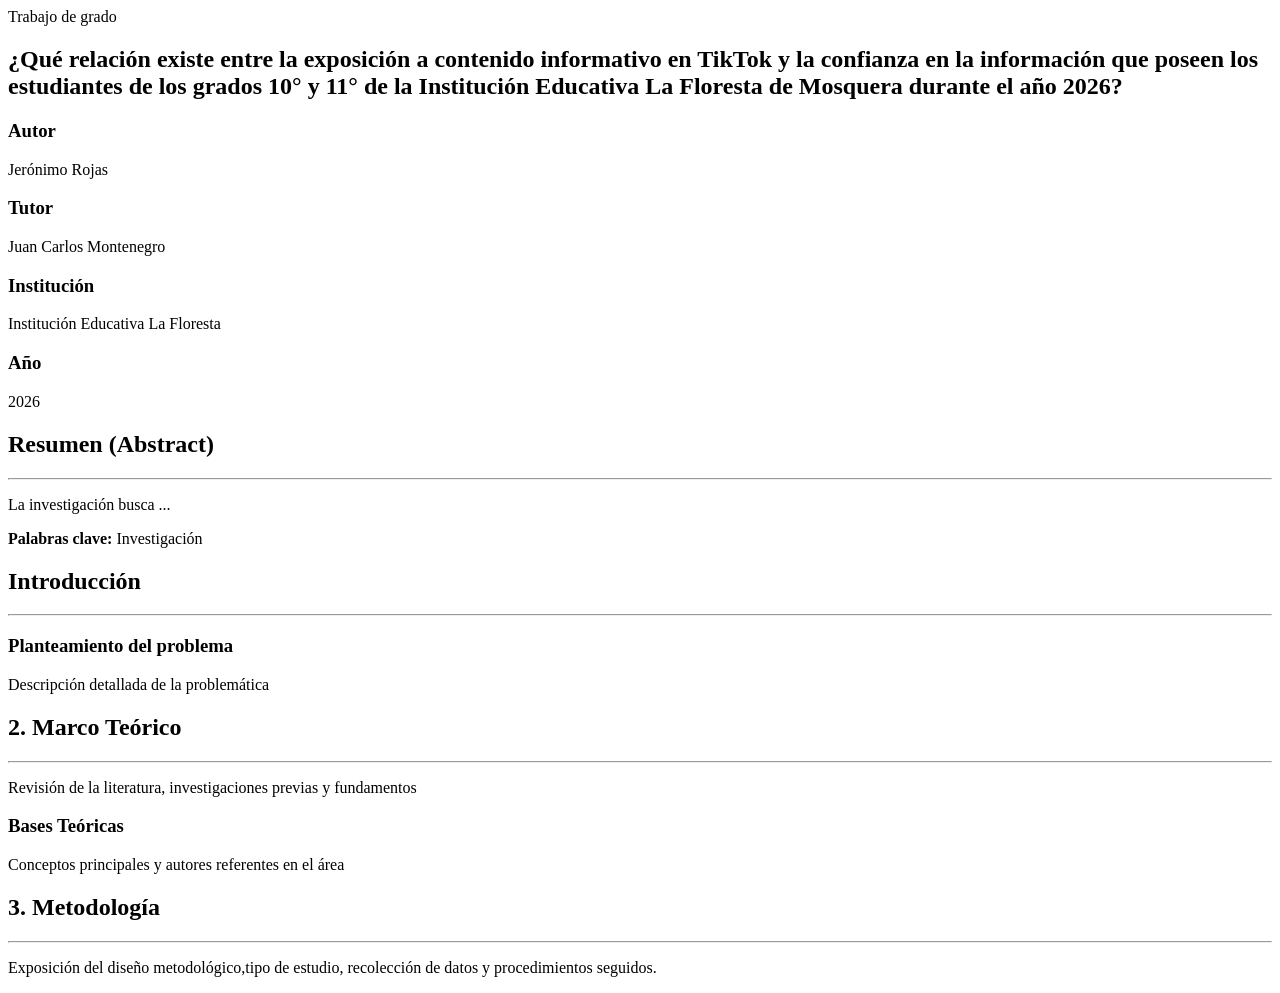
==== index.html @ 06503d93 "Rename tesis.html to index.html" ====
<!DOCTYPE html>
<html>
<head>
<meta charset="UTF-8">
<link href="css/tesis.css" rel="stylesheet" type="text/css"/>
</head>
<body>
    <main class="main-content"></main>
    <!--Portada-->
    <section id="portada" class="content -card active-card">
        <div class=" card -header"></div>
        <span class="badge"> Trabajo de grado</span>
        <h1>¿Qué relación existe entre la exposición a contenido informativo en TikTok y la confianza en la información que poseen los estudiantes de los grados 10° y 11° de la Institución Educativa La Floresta de Mosquera durante el año 2026?  </h1>
    </div>
    <div class="card body"></div>
    <div class="info-grid"></div>
    <div class="info-box"></div>
    <h3>Autor</h3>
    <p>Jerónimo Rojas</p>
</div>
<div class="info-box"></div>
    <h3>Tutor</h3>
    <p>Juan Carlos Montenegro</p>
</div>
<div class="info-box"></div>
    <h3>Institución</h3>
    <p>Institución Educativa La Floresta</p>
</div>
<div class="info-box"></div>
    <h3>Año</h3>
    <p>2026</p>
            </div>
        </div>
    </div>
</section>
 <!--Resumen-->
 <section id="resumen" class="content-card"></section>
    <h2> Resumen (Abstract)</h2>
    <hr class="divider">
    <p> La investigación busca ... </p>
    <div class="keywords"></div>
        <strong>Palabras clave:</strong> <span>Investigación</span>
    </div>
</section>
<!--Introducción-->
<section id="Introducción" class="content-card"></section>
<h2> Introducción</h2>
<hr class="floating-box">
<h3> Planteamiento del problema</h3>
<p> Descripción detallada de la problemática</p>
        </div>
    </div>
</section>
<!--Marco Teórico-->
<section id="marco" class="content-card">
    <h2> 2. Marco Teórico</h2>
    <hr class="divider">
    <p>Revisión de la literatura, investigaciones previas y fundamentos</p>
    <div class="floating-container">
        <div class="float-box highlight">
            <h3> Bases Teóricas</h3>
            <p>Conceptos principales y autores referentes en el área</p>
    
        </div>
    </div>
</section>
<!--Metodología-->
<section id="metodologia" class="content-card">
    <h2>3. Metodología</h2>
    <hr class="divider">
    <p>Exposición del diseño metodológico,tipo de estudio, recolección de datos y procedimientos seguidos.</p>
    
</section>
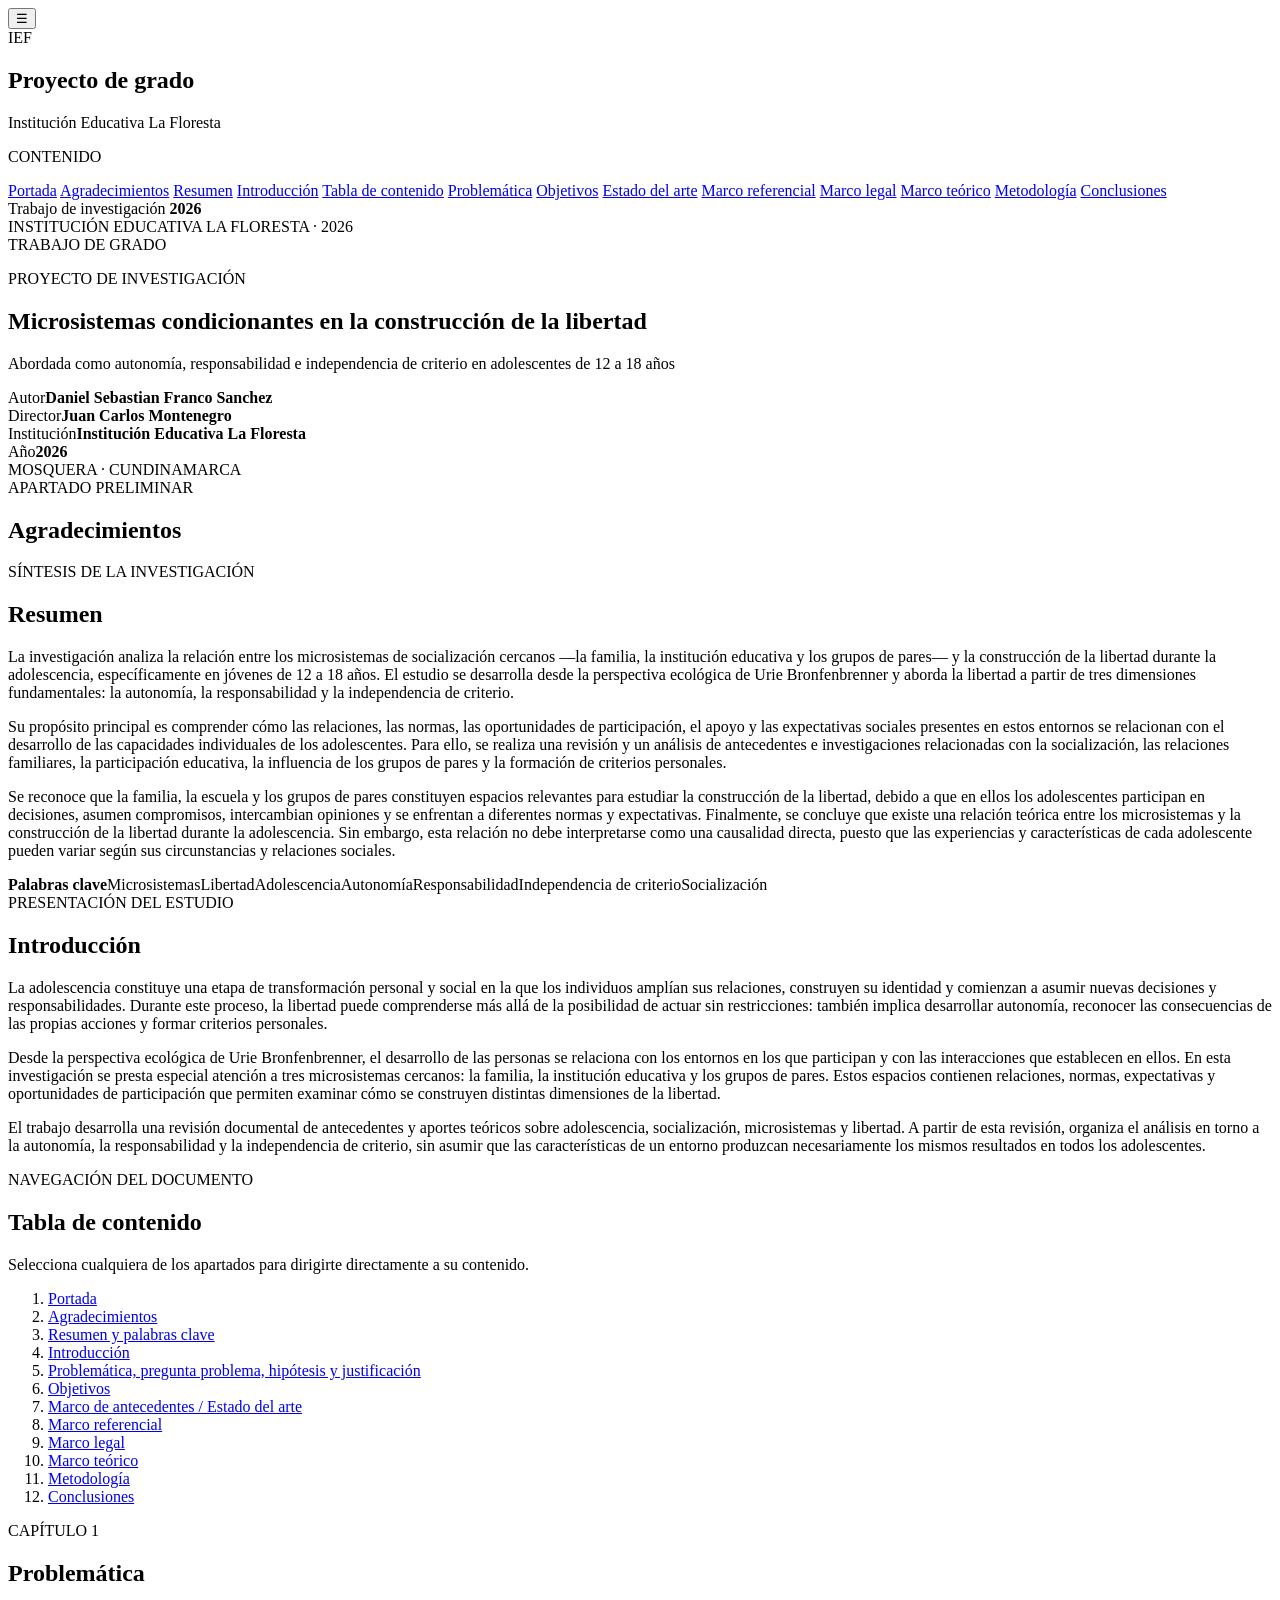
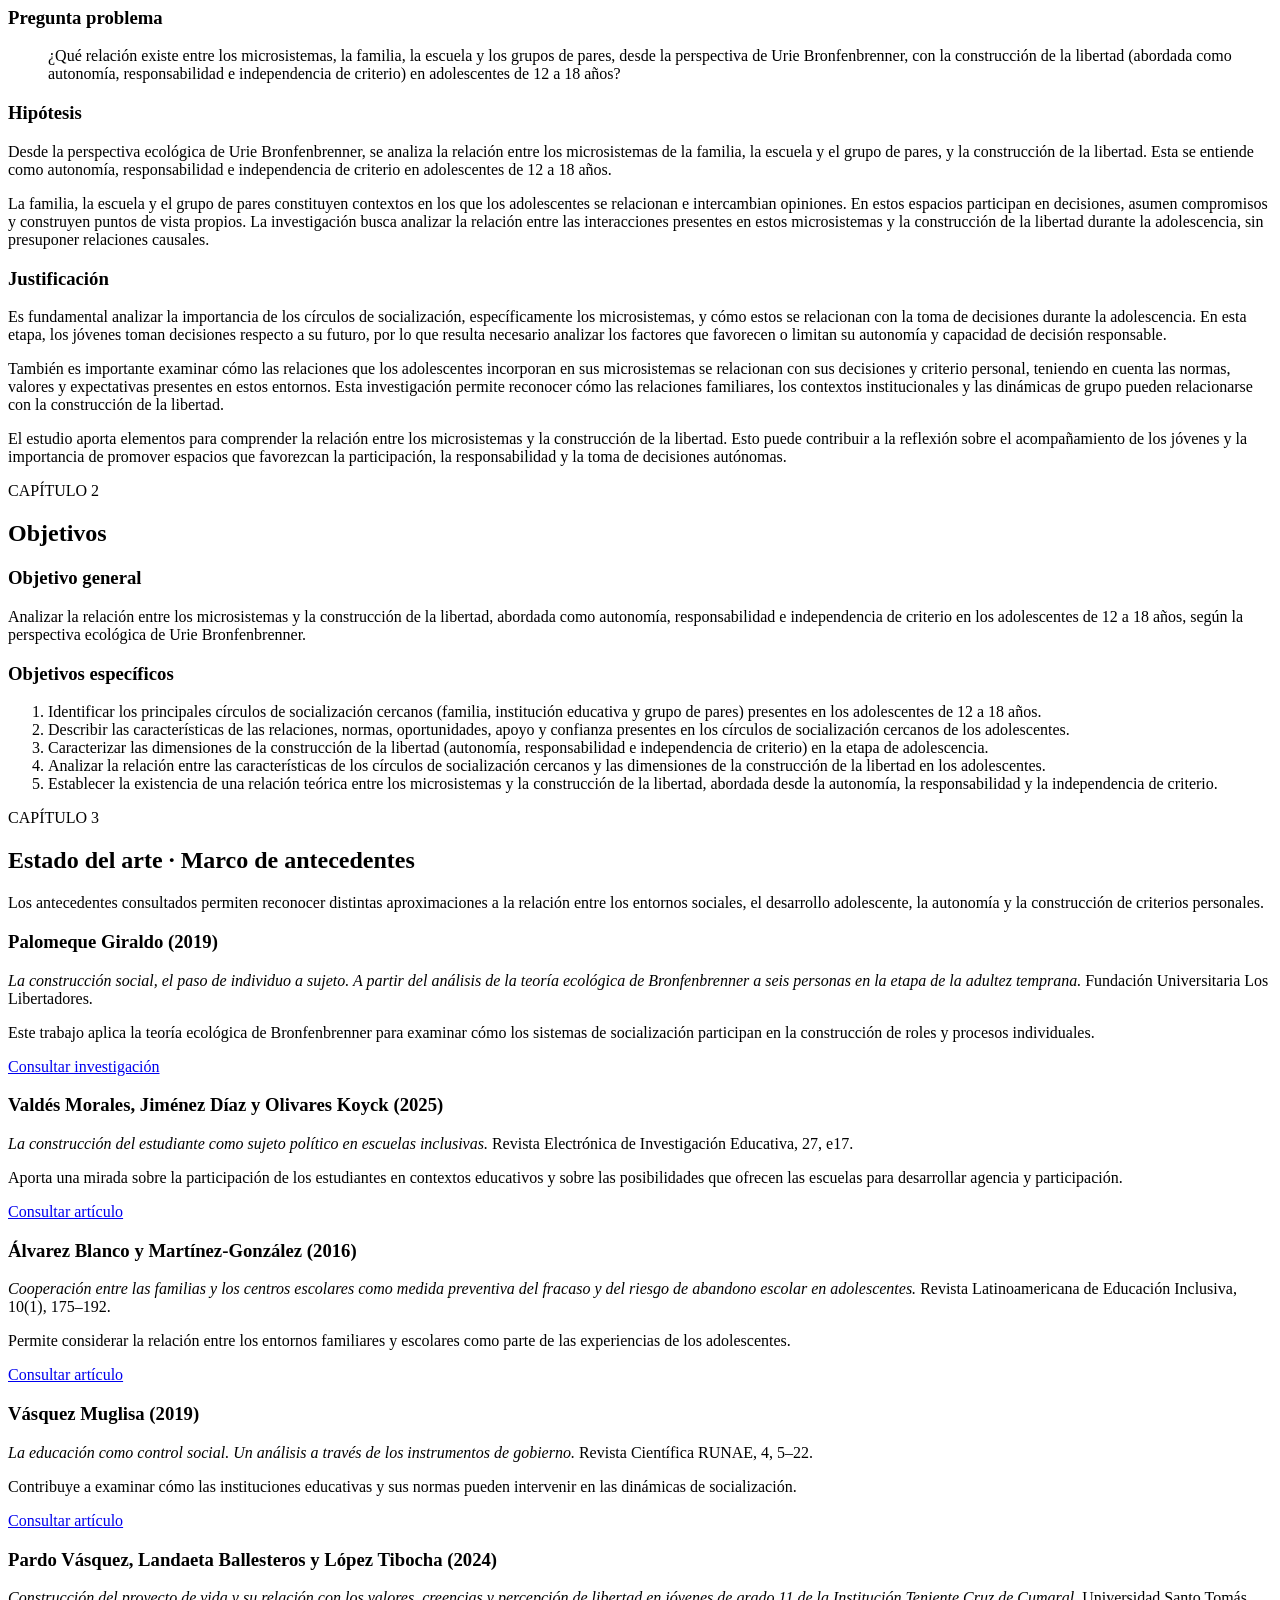
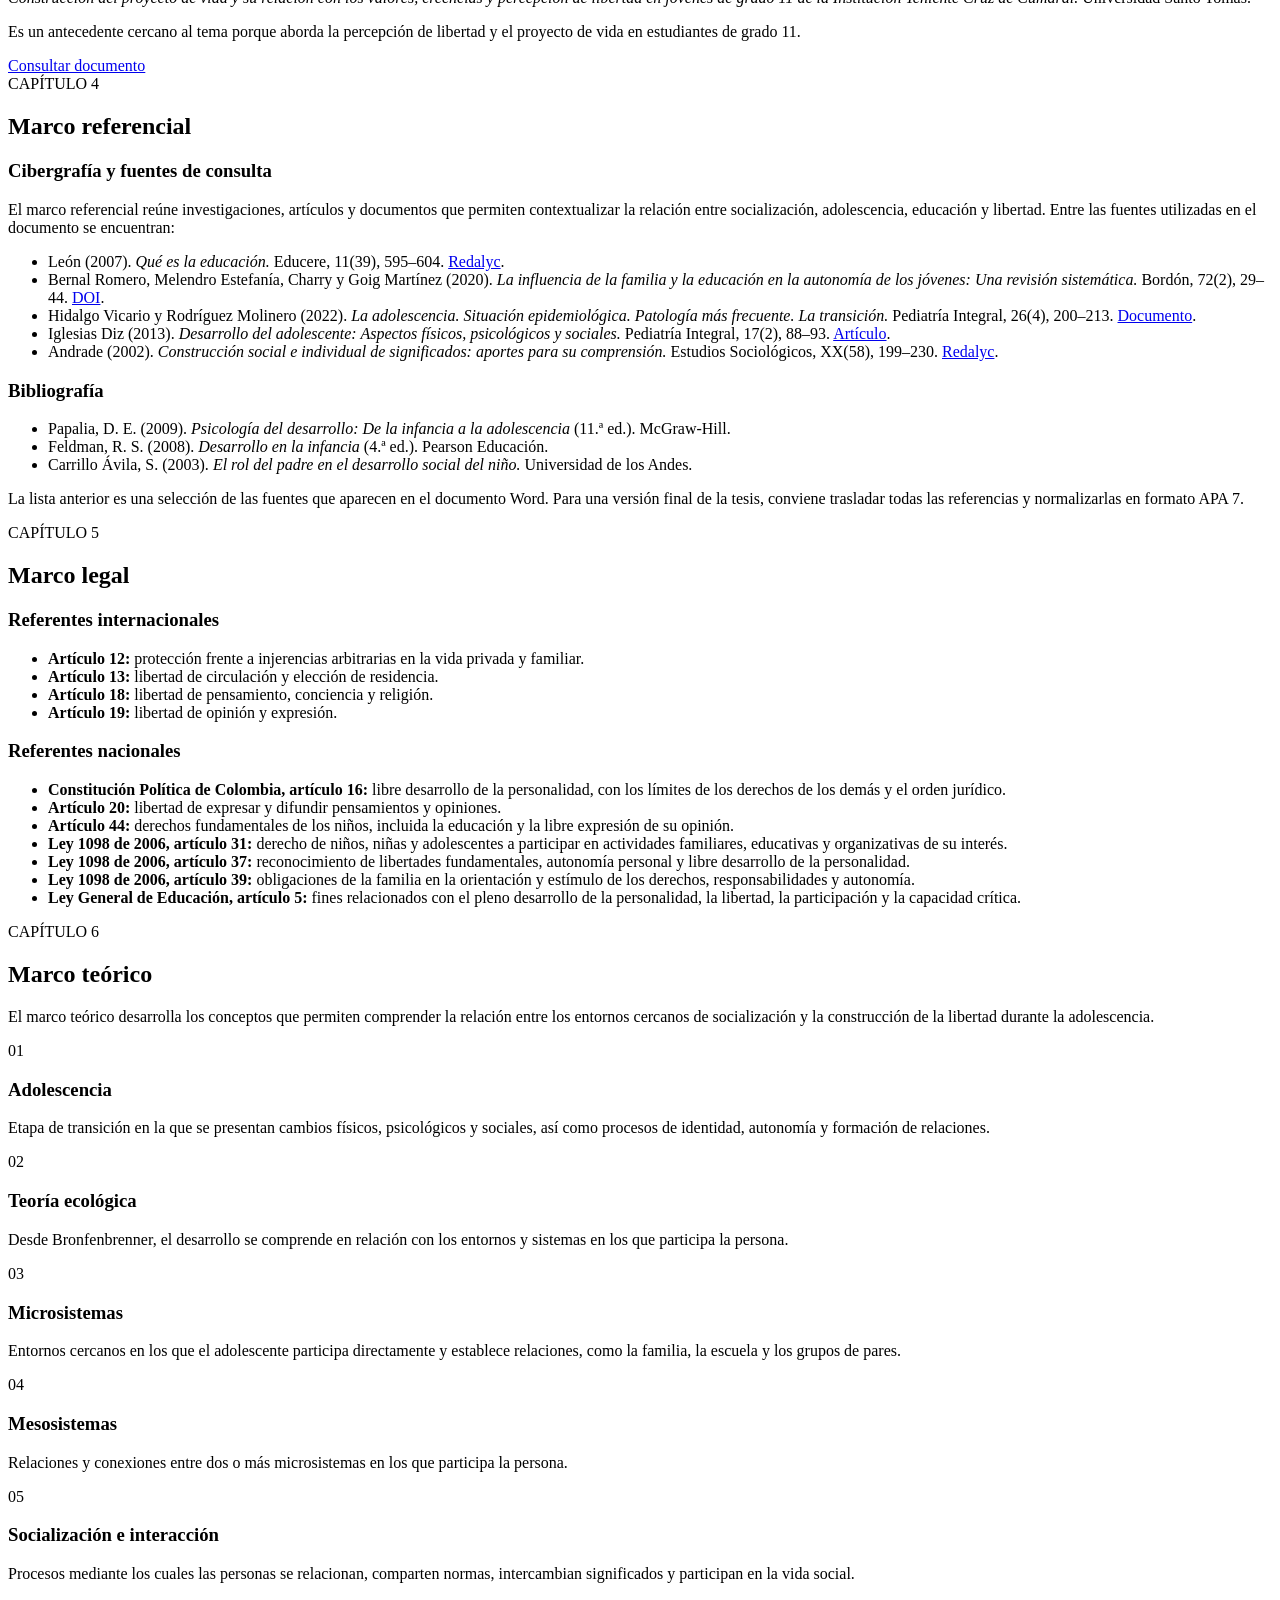
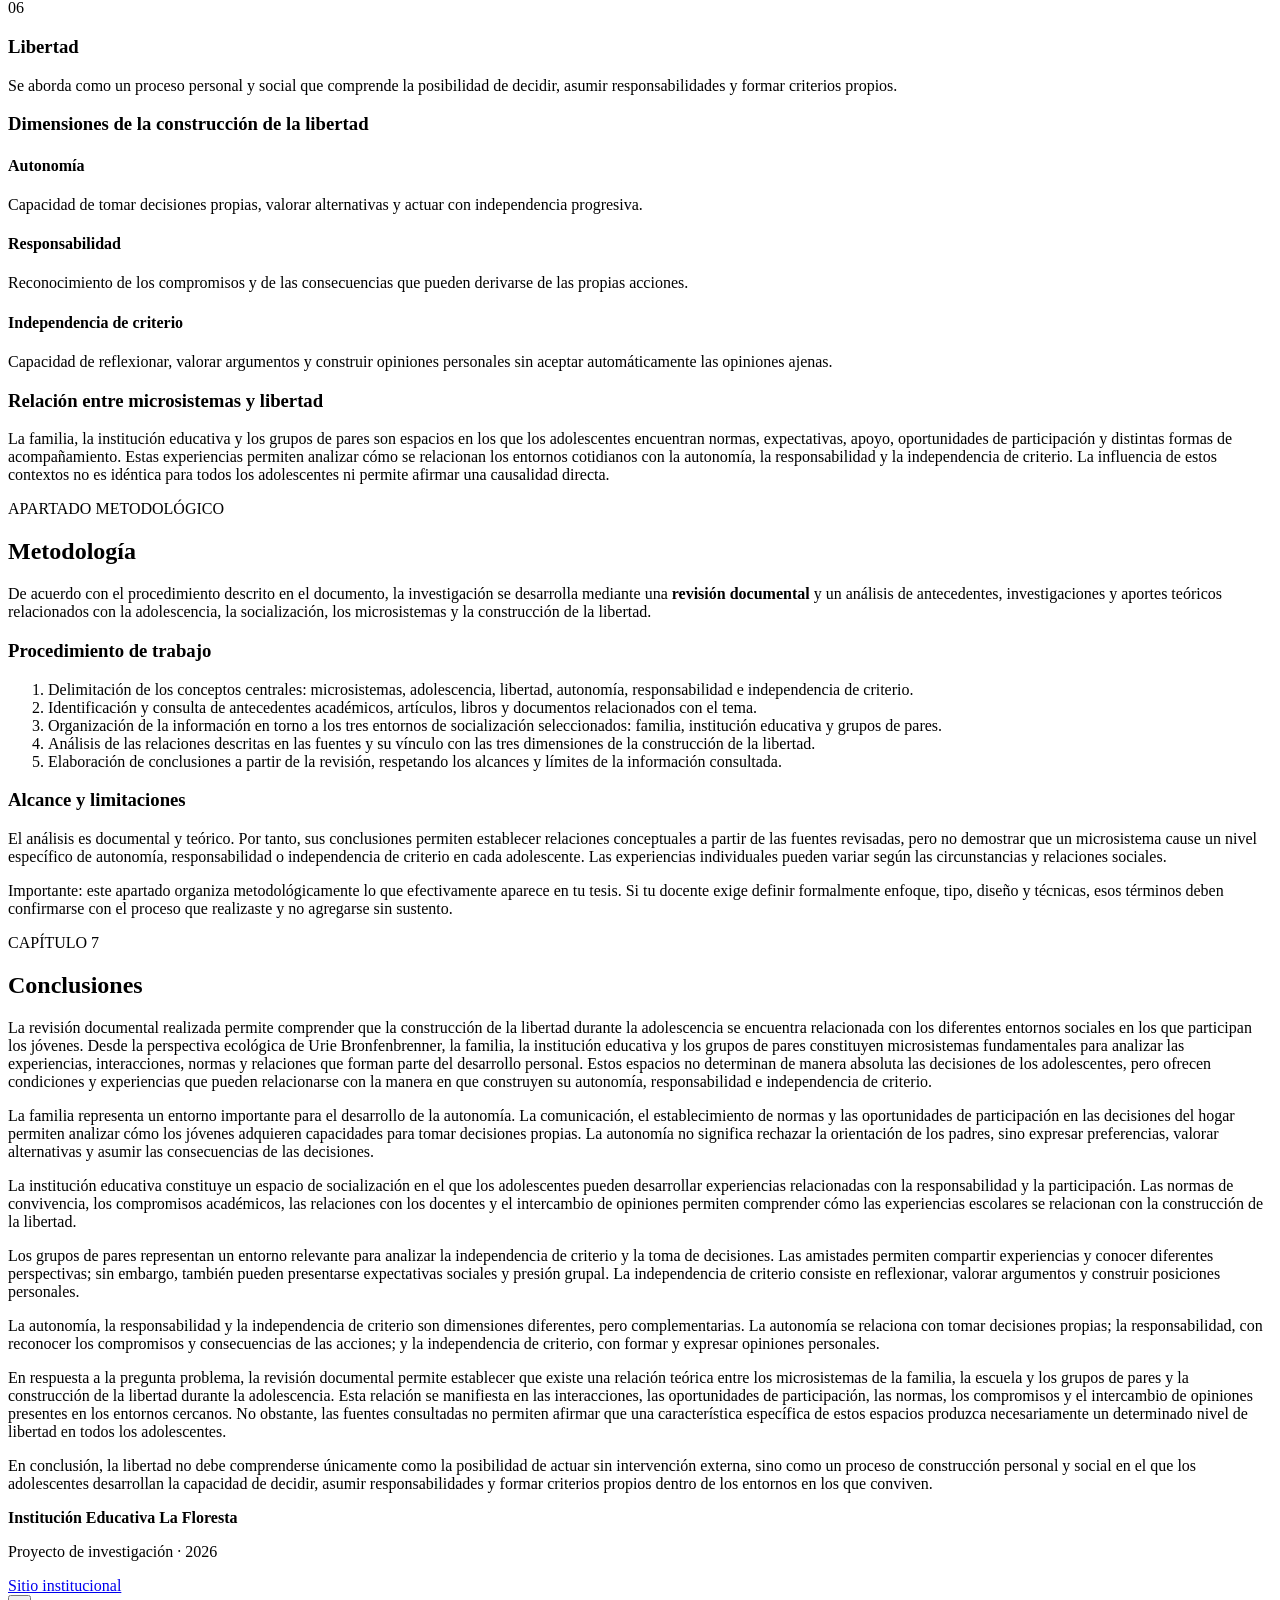
==== commit 4a30d5c5: "Update index.html" ====
--- a/index.html
+++ b/index.html
@@ -1,73 +1,278 @@
 <!DOCTYPE html>
-<html>
+<html lang="es">
 <head>
-<meta charset="UTF-8">
-<link href="css/tesis.css" rel="stylesheet" type="text/css"/>
+    <meta charset="UTF-8">
+    <meta name="viewport" content="width=device-width, initial-scale=1.0">
+    <meta name="description" content="Proyecto de investigación sobre los microsistemas y la construcción de la libertad durante la adolescencia.">
+    <title>Microsistemas y construcción de la libertad | Proyecto de investigación</title>
+    <link rel="stylesheet" href="css/styles.css">
 </head>
 <body>
-    <main class="main-content"></main>
-    <!--Portada-->
-    <section id="portada" class="content -card active-card">
-        <div class=" card -header"></div>
-        <span class="badge"> Trabajo de grado</span>
-        <h1>¿Qué relación existe entre la exposición a contenido informativo en TikTok y la confianza en la información que poseen los estudiantes de los grados 10° y 11° de la Institución Educativa La Floresta de Mosquera durante el año 2026?  </h1>
-    </div>
-    <div class="card body"></div>
-    <div class="info-grid"></div>
-    <div class="info-box"></div>
-    <h3>Autor</h3>
-    <p>Jerónimo Rojas</p>
-</div>
-<div class="info-box"></div>
-    <h3>Tutor</h3>
-    <p>Juan Carlos Montenegro</p>
-</div>
-<div class="info-box"></div>
-    <h3>Institución</h3>
-    <p>Institución Educativa La Floresta</p>
-</div>
-<div class="info-box"></div>
-    <h3>Año</h3>
-    <p>2026</p>
+    <button class="menu-toggle" id="menuToggle" aria-label="Abrir menú" aria-expanded="false">☰</button>
+
+    <aside class="sidebar" id="sidebar">
+        <div class="brand">
+            <span class="brand-mark">IEF</span>
+            <div>
+                <h2>Proyecto de grado</h2>
+                <p>Institución Educativa La Floresta</p>
             </div>
         </div>
-    </div>
-</section>
- <!--Resumen-->
- <section id="resumen" class="content-card"></section>
-    <h2> Resumen (Abstract)</h2>
-    <hr class="divider">
-    <p> La investigación busca ... </p>
-    <div class="keywords"></div>
-        <strong>Palabras clave:</strong> <span>Investigación</span>
-    </div>
-</section>
-<!--Introducción-->
-<section id="Introducción" class="content-card"></section>
-<h2> Introducción</h2>
-<hr class="floating-box">
-<h3> Planteamiento del problema</h3>
-<p> Descripción detallada de la problemática</p>
+
+        <nav class="menu" aria-label="Navegación principal">
+            <p class="menu-label">CONTENIDO</p>
+            <a class="nav-btn active" href="#portada">Portada</a>
+            <a class="nav-btn" href="#agradecimientos">Agradecimientos</a>
+            <a class="nav-btn" href="#resumen">Resumen</a>
+            <a class="nav-btn" href="#introduccion">Introducción</a>
+            <a class="nav-btn" href="#tabla-contenido">Tabla de contenido</a>
+            <a class="nav-btn" href="#problematica">Problemática</a>
+            <a class="nav-btn" href="#objetivos">Objetivos</a>
+            <a class="nav-btn" href="#estado-arte">Estado del arte</a>
+            <a class="nav-btn" href="#marco-referencial">Marco referencial</a>
+            <a class="nav-btn" href="#marco-legal">Marco legal</a>
+            <a class="nav-btn" href="#marco-teorico">Marco teórico</a>
+            <a class="nav-btn" href="#metodologia">Metodología</a>
+            <a class="nav-btn" href="#conclusiones">Conclusiones</a>
+        </nav>
+        <div class="sidebar-bottom">
+            <span>Trabajo de investigación</span>
+            <strong>2026</strong>
         </div>
-    </div>
-</section>
-<!--Marco Teórico-->
-<section id="marco" class="content-card">
-    <h2> 2. Marco Teórico</h2>
-    <hr class="divider">
-    <p>Revisión de la literatura, investigaciones previas y fundamentos</p>
-    <div class="floating-container">
-        <div class="float-box highlight">
-            <h3> Bases Teóricas</h3>
-            <p>Conceptos principales y autores referentes en el área</p>
-    
-        </div>
-    </div>
-</section>
-<!--Metodología-->
-<section id="metodologia" class="content-card">
-    <h2>3. Metodología</h2>
-    <hr class="divider">
-    <p>Exposición del diseño metodológico,tipo de estudio, recolección de datos y procedimientos seguidos.</p>
-    
-</section>
+    </aside>
+
+    <main class="main-content">
+        <section id="portada" class="content-card cover-card">
+            <div class="cover-topline">INSTITUCIÓN EDUCATIVA LA FLORESTA · 2026</div>
+            <div class="cover-content">
+                <span class="badge">TRABAJO DE GRADO</span>
+                <p class="eyebrow">PROYECTO DE INVESTIGACIÓN</p>
+                <h1>Microsistemas condicionantes en la construcción de la libertad</h1>
+                <p class="cover-subtitle">Abordada como autonomía, responsabilidad e independencia de criterio en adolescentes de 12 a 18 años</p>
+                <div class="cover-rule"></div>
+                <div class="cover-meta">
+                    <div><span>Autor</span><strong>Daniel Sebastian Franco Sanchez</strong></div>
+                    <div><span>Director</span><strong>Juan Carlos Montenegro</strong></div>
+                    <div><span>Institución</span><strong>Institución Educativa La Floresta</strong></div>
+                    <div><span>Año</span><strong>2026</strong></div>
+                </div>
+            </div>
+            <div class="cover-bottom">MOSQUERA · CUNDINAMARCA</div>
+        </section>
+
+        <section id="agradecimientos" class="content-card">
+            <span class="section-kicker">APARTADO PRELIMINAR</span>
+            <h2>Agradecimientos</h2>
+            <p></p>
+            <p class="note"></p>
+        </section>
+
+        <section id="resumen" class="content-card">
+            <span class="section-kicker">SÍNTESIS DE LA INVESTIGACIÓN</span>
+            <h2>Resumen</h2>
+            <p>La investigación analiza la relación entre los microsistemas de socialización cercanos —la familia, la institución educativa y los grupos de pares— y la construcción de la libertad durante la adolescencia, específicamente en jóvenes de 12 a 18 años. El estudio se desarrolla desde la perspectiva ecológica de Urie Bronfenbrenner y aborda la libertad a partir de tres dimensiones fundamentales: la autonomía, la responsabilidad y la independencia de criterio.</p>
+            <p>Su propósito principal es comprender cómo las relaciones, las normas, las oportunidades de participación, el apoyo y las expectativas sociales presentes en estos entornos se relacionan con el desarrollo de las capacidades individuales de los adolescentes. Para ello, se realiza una revisión y un análisis de antecedentes e investigaciones relacionadas con la socialización, las relaciones familiares, la participación educativa, la influencia de los grupos de pares y la formación de criterios personales.</p>
+            <p>Se reconoce que la familia, la escuela y los grupos de pares constituyen espacios relevantes para estudiar la construcción de la libertad, debido a que en ellos los adolescentes participan en decisiones, asumen compromisos, intercambian opiniones y se enfrentan a diferentes normas y expectativas. Finalmente, se concluye que existe una relación teórica entre los microsistemas y la construcción de la libertad durante la adolescencia. Sin embargo, esta relación no debe interpretarse como una causalidad directa, puesto que las experiencias y características de cada adolescente pueden variar según sus circunstancias y relaciones sociales.</p>
+            <div class="keywords"><strong>Palabras clave</strong><span>Microsistemas</span><span>Libertad</span><span>Adolescencia</span><span>Autonomía</span><span>Responsabilidad</span><span>Independencia de criterio</span><span>Socialización</span></div>
+        </section>
+
+        <section id="introduccion" class="content-card">
+            <span class="section-kicker">PRESENTACIÓN DEL ESTUDIO</span>
+            <h2>Introducción</h2>
+            <p>La adolescencia constituye una etapa de transformación personal y social en la que los individuos amplían sus relaciones, construyen su identidad y comienzan a asumir nuevas decisiones y responsabilidades. Durante este proceso, la libertad puede comprenderse más allá de la posibilidad de actuar sin restricciones: también implica desarrollar autonomía, reconocer las consecuencias de las propias acciones y formar criterios personales.</p>
+            <p>Desde la perspectiva ecológica de Urie Bronfenbrenner, el desarrollo de las personas se relaciona con los entornos en los que participan y con las interacciones que establecen en ellos. En esta investigación se presta especial atención a tres microsistemas cercanos: la familia, la institución educativa y los grupos de pares. Estos espacios contienen relaciones, normas, expectativas y oportunidades de participación que permiten examinar cómo se construyen distintas dimensiones de la libertad.</p>
+            <p>El trabajo desarrolla una revisión documental de antecedentes y aportes teóricos sobre adolescencia, socialización, microsistemas y libertad. A partir de esta revisión, organiza el análisis en torno a la autonomía, la responsabilidad y la independencia de criterio, sin asumir que las características de un entorno produzcan necesariamente los mismos resultados en todos los adolescentes.</p>
+        </section>
+
+        <section id="tabla-contenido" class="content-card">
+            <span class="section-kicker">NAVEGACIÓN DEL DOCUMENTO</span>
+            <h2>Tabla de contenido</h2>
+            <p>Selecciona cualquiera de los apartados para dirigirte directamente a su contenido.</p>
+            <ol class="toc-list">
+                <li><a href="#portada">Portada</a></li>
+                <li><a href="#agradecimientos">Agradecimientos</a></li>
+                <li><a href="#resumen">Resumen y palabras clave</a></li>
+                <li><a href="#introduccion">Introducción</a></li>
+                <li><a href="#problematica">Problemática, pregunta problema, hipótesis y justificación</a></li>
+                <li><a href="#objetivos">Objetivos</a></li>
+                <li><a href="#estado-arte">Marco de antecedentes / Estado del arte</a></li>
+                <li><a href="#marco-referencial">Marco referencial</a></li>
+                <li><a href="#marco-legal">Marco legal</a></li>
+                <li><a href="#marco-teorico">Marco teórico</a></li>
+                <li><a href="#metodologia">Metodología</a></li>
+                <li><a href="#conclusiones">Conclusiones</a></li>
+            </ol>
+        </section>
+
+        <section id="problematica" class="content-card">
+            <span class="section-kicker">CAPÍTULO 1</span>
+            <h2>Problemática</h2>
+            <h3>Pregunta problema</h3>
+            <blockquote>¿Qué relación existe entre los microsistemas, la familia, la escuela y los grupos de pares, desde la perspectiva de Urie Bronfenbrenner, con la construcción de la libertad (abordada como autonomía, responsabilidad e independencia de criterio) en adolescentes de 12 a 18 años?</blockquote>
+            <h3>Hipótesis</h3>
+            <p>Desde la perspectiva ecológica de Urie Bronfenbrenner, se analiza la relación entre los microsistemas de la familia, la escuela y el grupo de pares, y la construcción de la libertad. Esta se entiende como autonomía, responsabilidad e independencia de criterio en adolescentes de 12 a 18 años.</p>
+            <p>La familia, la escuela y el grupo de pares constituyen contextos en los que los adolescentes se relacionan e intercambian opiniones. En estos espacios participan en decisiones, asumen compromisos y construyen puntos de vista propios. La investigación busca analizar la relación entre las interacciones presentes en estos microsistemas y la construcción de la libertad durante la adolescencia, sin presuponer relaciones causales.</p>
+            <h3>Justificación</h3>
+            <p>Es fundamental analizar la importancia de los círculos de socialización, específicamente los microsistemas, y cómo estos se relacionan con la toma de decisiones durante la adolescencia. En esta etapa, los jóvenes toman decisiones respecto a su futuro, por lo que resulta necesario analizar los factores que favorecen o limitan su autonomía y capacidad de decisión responsable.</p>
+            <p>También es importante examinar cómo las relaciones que los adolescentes incorporan en sus microsistemas se relacionan con sus decisiones y criterio personal, teniendo en cuenta las normas, valores y expectativas presentes en estos entornos. Esta investigación permite reconocer cómo las relaciones familiares, los contextos institucionales y las dinámicas de grupo pueden relacionarse con la construcción de la libertad.</p>
+            <p>El estudio aporta elementos para comprender la relación entre los microsistemas y la construcción de la libertad. Esto puede contribuir a la reflexión sobre el acompañamiento de los jóvenes y la importancia de promover espacios que favorezcan la participación, la responsabilidad y la toma de decisiones autónomas.</p>
+        </section>
+
+        <section id="objetivos" class="content-card">
+            <span class="section-kicker">CAPÍTULO 2</span>
+            <h2>Objetivos</h2>
+            <h3>Objetivo general</h3>
+            <p>Analizar la relación entre los microsistemas y la construcción de la libertad, abordada como autonomía, responsabilidad e independencia de criterio en los adolescentes de 12 a 18 años, según la perspectiva ecológica de Urie Bronfenbrenner.</p>
+            <h3>Objetivos específicos</h3>
+            <ol>
+                <li>Identificar los principales círculos de socialización cercanos (familia, institución educativa y grupo de pares) presentes en los adolescentes de 12 a 18 años.</li>
+                <li>Describir las características de las relaciones, normas, oportunidades, apoyo y confianza presentes en los círculos de socialización cercanos de los adolescentes.</li>
+                <li>Caracterizar las dimensiones de la construcción de la libertad (autonomía, responsabilidad e independencia de criterio) en la etapa de adolescencia.</li>
+                <li>Analizar la relación entre las características de los círculos de socialización cercanos y las dimensiones de la construcción de la libertad en los adolescentes.</li>
+                <li>Establecer la existencia de una relación teórica entre los microsistemas y la construcción de la libertad, abordada desde la autonomía, la responsabilidad y la independencia de criterio.</li>
+            </ol>
+        </section>
+
+        <section id="estado-arte" class="content-card">
+            <span class="section-kicker">CAPÍTULO 3</span>
+            <h2>Estado del arte · Marco de antecedentes</h2>
+            <p>Los antecedentes consultados permiten reconocer distintas aproximaciones a la relación entre los entornos sociales, el desarrollo adolescente, la autonomía y la construcción de criterios personales.</p>
+            <div class="reference-item">
+                <h3>Palomeque Giraldo (2019)</h3>
+                <p><em>La construcción social, el paso de individuo a sujeto. A partir del análisis de la teoría ecológica de Bronfenbrenner a seis personas en la etapa de la adultez temprana.</em> Fundación Universitaria Los Libertadores.</p>
+                <p>Este trabajo aplica la teoría ecológica de Bronfenbrenner para examinar cómo los sistemas de socialización participan en la construcción de roles y procesos individuales.</p>
+                <a href="https://repository.libertadores.edu.co/items/251e24a7-f9ba-43a1-b97a-f902323e2214" target="_blank" rel="noopener">Consultar investigación</a>
+            </div>
+            <div class="reference-item">
+                <h3>Valdés Morales, Jiménez Díaz y Olivares Koyck (2025)</h3>
+                <p><em>La construcción del estudiante como sujeto político en escuelas inclusivas.</em> Revista Electrónica de Investigación Educativa, 27, e17.</p>
+                <p>Aporta una mirada sobre la participación de los estudiantes en contextos educativos y sobre las posibilidades que ofrecen las escuelas para desarrollar agencia y participación.</p>
+                <a href="https://doi.org/10.24320/redie.2025.27.e17.6178" target="_blank" rel="noopener">Consultar artículo</a>
+            </div>
+            <div class="reference-item">
+                <h3>Álvarez Blanco y Martínez-González (2016)</h3>
+                <p><em>Cooperación entre las familias y los centros escolares como medida preventiva del fracaso y del riesgo de abandono escolar en adolescentes.</em> Revista Latinoamericana de Educación Inclusiva, 10(1), 175–192.</p>
+                <p>Permite considerar la relación entre los entornos familiares y escolares como parte de las experiencias de los adolescentes.</p>
+                <a href="https://revistas.ucentral.cl/revistainclusiva/article/view/10_1_009" target="_blank" rel="noopener">Consultar artículo</a>
+            </div>
+            <div class="reference-item">
+                <h3>Vásquez Muglisa (2019)</h3>
+                <p><em>La educación como control social. Un análisis a través de los instrumentos de gobierno.</em> Revista Científica RUNAE, 4, 5–22.</p>
+                <p>Contribuye a examinar cómo las instituciones educativas y sus normas pueden intervenir en las dinámicas de socialización.</p>
+                <a href="https://runae.edu.ec/index.php/runae/article/view/5" target="_blank" rel="noopener">Consultar artículo</a>
+            </div>
+            <div class="reference-item">
+                <h3>Pardo Vásquez, Landaeta Ballesteros y López Tibocha (2024)</h3>
+                <p><em>Construcción del proyecto de vida y su relación con los valores, creencias y percepción de libertad en jóvenes de grado 11 de la Institución Teniente Cruz de Cumaral.</em> Universidad Santo Tomás.</p>
+                <p>Es un antecedente cercano al tema porque aborda la percepción de libertad y el proyecto de vida en estudiantes de grado 11.</p>
+                <a href="https://repository.usta.edu.co/server/api/core/bitstreams/91daa311-7e53-48a1-8c65-1176515af44e/content" target="_blank" rel="noopener">Consultar documento</a>
+            </div>
+        </section>
+
+        <section id="marco-referencial" class="content-card">
+            <span class="section-kicker">CAPÍTULO 4</span>
+            <h2>Marco referencial</h2>
+            <h3>Cibergrafía y fuentes de consulta</h3>
+            <p>El marco referencial reúne investigaciones, artículos y documentos que permiten contextualizar la relación entre socialización, adolescencia, educación y libertad. Entre las fuentes utilizadas en el documento se encuentran:</p>
+            <ul class="source-list">
+                <li>León (2007). <em>Qué es la educación.</em> Educere, 11(39), 595–604. <a href="http://www.redalyc.org/articulo.oa?id=35603903" target="_blank" rel="noopener">Redalyc</a>.</li>
+                <li>Bernal Romero, Melendro Estefanía, Charry y Goig Martínez (2020). <em>La influencia de la familia y la educación en la autonomía de los jóvenes: Una revisión sistemática.</em> Bordón, 72(2), 29–44. <a href="https://doi.org/10.13042/Bordon.2020.76175" target="_blank" rel="noopener">DOI</a>.</li>
+                <li>Hidalgo Vicario y Rodríguez Molinero (2022). <em>La adolescencia. Situación epidemiológica. Patología más frecuente. La transición.</em> Pediatría Integral, 26(4), 200–213. <a href="https://www.pediatriaintegral.es/wp-content/uploads/2022/06/Pediatria-Integral-XXVI-4_WEB.pdf" target="_blank" rel="noopener">Documento</a>.</li>
+                <li>Iglesias Diz (2013). <em>Desarrollo del adolescente: Aspectos físicos, psicológicos y sociales.</em> Pediatría Integral, 17(2), 88–93. <a href="https://www.pediatriaintegral.es/numeros-anteriores/publicacion-2013-03/desarrollo-del-adolescente-aspectos-fisicos-psicologicos-y-sociales/" target="_blank" rel="noopener">Artículo</a>.</li>
+                <li>Andrade (2002). <em>Construcción social e individual de significados: aportes para su comprensión.</em> Estudios Sociológicos, XX(58), 199–230. <a href="https://www.redalyc.org/pdf/598/59805808.pdf" target="_blank" rel="noopener">Redalyc</a>.</li>
+            </ul>
+            <h3>Bibliografía</h3>
+            <ul>
+                <li>Papalia, D. E. (2009). <em>Psicología del desarrollo: De la infancia a la adolescencia</em> (11.ª ed.). McGraw-Hill.</li>
+                <li>Feldman, R. S. (2008). <em>Desarrollo en la infancia</em> (4.ª ed.). Pearson Educación.</li>
+                <li>Carrillo Ávila, S. (2003). <em>El rol del padre en el desarrollo social del niño.</em> Universidad de los Andes.</li>
+            </ul>
+            <p class="note">La lista anterior es una selección de las fuentes que aparecen en el documento Word. Para una versión final de la tesis, conviene trasladar todas las referencias y normalizarlas en formato APA 7.</p>
+        </section>
+
+        <section id="marco-legal" class="content-card">
+            <span class="section-kicker">CAPÍTULO 5</span>
+            <h2>Marco legal</h2>
+            <h3>Referentes internacionales</h3>
+            <ul>
+                <li><strong>Artículo 12:</strong> protección frente a injerencias arbitrarias en la vida privada y familiar.</li>
+                <li><strong>Artículo 13:</strong> libertad de circulación y elección de residencia.</li>
+                <li><strong>Artículo 18:</strong> libertad de pensamiento, conciencia y religión.</li>
+                <li><strong>Artículo 19:</strong> libertad de opinión y expresión.</li>
+            </ul>
+            <h3>Referentes nacionales</h3>
+            <ul>
+                <li><strong>Constitución Política de Colombia, artículo 16:</strong> libre desarrollo de la personalidad, con los límites de los derechos de los demás y el orden jurídico.</li>
+                <li><strong>Artículo 20:</strong> libertad de expresar y difundir pensamientos y opiniones.</li>
+                <li><strong>Artículo 44:</strong> derechos fundamentales de los niños, incluida la educación y la libre expresión de su opinión.</li>
+                <li><strong>Ley 1098 de 2006, artículo 31:</strong> derecho de niños, niñas y adolescentes a participar en actividades familiares, educativas y organizativas de su interés.</li>
+                <li><strong>Ley 1098 de 2006, artículo 37:</strong> reconocimiento de libertades fundamentales, autonomía personal y libre desarrollo de la personalidad.</li>
+                <li><strong>Ley 1098 de 2006, artículo 39:</strong> obligaciones de la familia en la orientación y estímulo de los derechos, responsabilidades y autonomía.</li>
+                <li><strong>Ley General de Educación, artículo 5:</strong> fines relacionados con el pleno desarrollo de la personalidad, la libertad, la participación y la capacidad crítica.</li>
+            </ul>
+        </section>
+
+        <section id="marco-teorico" class="content-card">
+            <span class="section-kicker">CAPÍTULO 6</span>
+            <h2>Marco teórico</h2>
+            <p>El marco teórico desarrolla los conceptos que permiten comprender la relación entre los entornos cercanos de socialización y la construcción de la libertad durante la adolescencia.</p>
+            <div class="concept-grid">
+                <article class="concept-box"><span>01</span><h3>Adolescencia</h3><p>Etapa de transición en la que se presentan cambios físicos, psicológicos y sociales, así como procesos de identidad, autonomía y formación de relaciones.</p></article>
+                <article class="concept-box"><span>02</span><h3>Teoría ecológica</h3><p>Desde Bronfenbrenner, el desarrollo se comprende en relación con los entornos y sistemas en los que participa la persona.</p></article>
+                <article class="concept-box"><span>03</span><h3>Microsistemas</h3><p>Entornos cercanos en los que el adolescente participa directamente y establece relaciones, como la familia, la escuela y los grupos de pares.</p></article>
+                <article class="concept-box"><span>04</span><h3>Mesosistemas</h3><p>Relaciones y conexiones entre dos o más microsistemas en los que participa la persona.</p></article>
+                <article class="concept-box"><span>05</span><h3>Socialización e interacción</h3><p>Procesos mediante los cuales las personas se relacionan, comparten normas, intercambian significados y participan en la vida social.</p></article>
+                <article class="concept-box"><span>06</span><h3>Libertad</h3><p>Se aborda como un proceso personal y social que comprende la posibilidad de decidir, asumir responsabilidades y formar criterios propios.</p></article>
+            </div>
+            <h3>Dimensiones de la construcción de la libertad</h3>
+            <div class="dimension-grid">
+                <article><h4>Autonomía</h4><p>Capacidad de tomar decisiones propias, valorar alternativas y actuar con independencia progresiva.</p></article>
+                <article><h4>Responsabilidad</h4><p>Reconocimiento de los compromisos y de las consecuencias que pueden derivarse de las propias acciones.</p></article>
+                <article><h4>Independencia de criterio</h4><p>Capacidad de reflexionar, valorar argumentos y construir opiniones personales sin aceptar automáticamente las opiniones ajenas.</p></article>
+            </div>
+            <h3>Relación entre microsistemas y libertad</h3>
+            <p>La familia, la institución educativa y los grupos de pares son espacios en los que los adolescentes encuentran normas, expectativas, apoyo, oportunidades de participación y distintas formas de acompañamiento. Estas experiencias permiten analizar cómo se relacionan los entornos cotidianos con la autonomía, la responsabilidad y la independencia de criterio. La influencia de estos contextos no es idéntica para todos los adolescentes ni permite afirmar una causalidad directa.</p>
+        </section>
+
+        <section id="metodologia" class="content-card">
+            <span class="section-kicker">APARTADO METODOLÓGICO</span>
+            <h2>Metodología</h2>
+            <p>De acuerdo con el procedimiento descrito en el documento, la investigación se desarrolla mediante una <strong>revisión documental</strong> y un análisis de antecedentes, investigaciones y aportes teóricos relacionados con la adolescencia, la socialización, los microsistemas y la construcción de la libertad.</p>
+            <h3>Procedimiento de trabajo</h3>
+            <ol>
+                <li>Delimitación de los conceptos centrales: microsistemas, adolescencia, libertad, autonomía, responsabilidad e independencia de criterio.</li>
+                <li>Identificación y consulta de antecedentes académicos, artículos, libros y documentos relacionados con el tema.</li>
+                <li>Organización de la información en torno a los tres entornos de socialización seleccionados: familia, institución educativa y grupos de pares.</li>
+                <li>Análisis de las relaciones descritas en las fuentes y su vínculo con las tres dimensiones de la construcción de la libertad.</li>
+                <li>Elaboración de conclusiones a partir de la revisión, respetando los alcances y límites de la información consultada.</li>
+            </ol>
+            <h3>Alcance y limitaciones</h3>
+            <p>El análisis es documental y teórico. Por tanto, sus conclusiones permiten establecer relaciones conceptuales a partir de las fuentes revisadas, pero no demostrar que un microsistema cause un nivel específico de autonomía, responsabilidad o independencia de criterio en cada adolescente. Las experiencias individuales pueden variar según las circunstancias y relaciones sociales.</p>
+            <p class="note">Importante: este apartado organiza metodológicamente lo que efectivamente aparece en tu tesis. Si tu docente exige definir formalmente enfoque, tipo, diseño y técnicas, esos términos deben confirmarse con el proceso que realizaste y no agregarse sin sustento.</p>
+        </section>
+
+        <section id="conclusiones" class="content-card">
+            <span class="section-kicker">CAPÍTULO 7</span>
+            <h2>Conclusiones</h2>
+            <p>La revisión documental realizada permite comprender que la construcción de la libertad durante la adolescencia se encuentra relacionada con los diferentes entornos sociales en los que participan los jóvenes. Desde la perspectiva ecológica de Urie Bronfenbrenner, la familia, la institución educativa y los grupos de pares constituyen microsistemas fundamentales para analizar las experiencias, interacciones, normas y relaciones que forman parte del desarrollo personal. Estos espacios no determinan de manera absoluta las decisiones de los adolescentes, pero ofrecen condiciones y experiencias que pueden relacionarse con la manera en que construyen su autonomía, responsabilidad e independencia de criterio.</p>
+            <p>La familia representa un entorno importante para el desarrollo de la autonomía. La comunicación, el establecimiento de normas y las oportunidades de participación en las decisiones del hogar permiten analizar cómo los jóvenes adquieren capacidades para tomar decisiones propias. La autonomía no significa rechazar la orientación de los padres, sino expresar preferencias, valorar alternativas y asumir las consecuencias de las decisiones.</p>
+            <p>La institución educativa constituye un espacio de socialización en el que los adolescentes pueden desarrollar experiencias relacionadas con la responsabilidad y la participación. Las normas de convivencia, los compromisos académicos, las relaciones con los docentes y el intercambio de opiniones permiten comprender cómo las experiencias escolares se relacionan con la construcción de la libertad.</p>
+            <p>Los grupos de pares representan un entorno relevante para analizar la independencia de criterio y la toma de decisiones. Las amistades permiten compartir experiencias y conocer diferentes perspectivas; sin embargo, también pueden presentarse expectativas sociales y presión grupal. La independencia de criterio consiste en reflexionar, valorar argumentos y construir posiciones personales.</p>
+            <p>La autonomía, la responsabilidad y la independencia de criterio son dimensiones diferentes, pero complementarias. La autonomía se relaciona con tomar decisiones propias; la responsabilidad, con reconocer los compromisos y consecuencias de las acciones; y la independencia de criterio, con formar y expresar opiniones personales.</p>
+            <p>En respuesta a la pregunta problema, la revisión documental permite establecer que existe una relación teórica entre los microsistemas de la familia, la escuela y los grupos de pares y la construcción de la libertad durante la adolescencia. Esta relación se manifiesta en las interacciones, las oportunidades de participación, las normas, los compromisos y el intercambio de opiniones presentes en los entornos cercanos. No obstante, las fuentes consultadas no permiten afirmar que una característica específica de estos espacios produzca necesariamente un determinado nivel de libertad en todos los adolescentes.</p>
+            <p>En conclusión, la libertad no debe comprenderse únicamente como la posibilidad de actuar sin intervención externa, sino como un proceso de construcción personal y social en el que los adolescentes desarrollan la capacidad de decidir, asumir responsabilidades y formar criterios propios dentro de los entornos en los que conviven.</p>
+        </section>
+
+        <footer class="site-footer">
+            <div>
+                <strong>Institución Educativa La Floresta</strong>
+                <p>Proyecto de investigación · 2026</p>
+            </div>
+            <a href="https://ieflafloresta.edu.co/cms" target="_blank" rel="noopener">Sitio institucional</a>
+        </footer>
+    </main>
+
+    <button id="backToTop" class="back-to-top" aria-label="Volver arriba">↑</button>
+    <script src="js/tesis.js"></script>
+</body>
+</html>
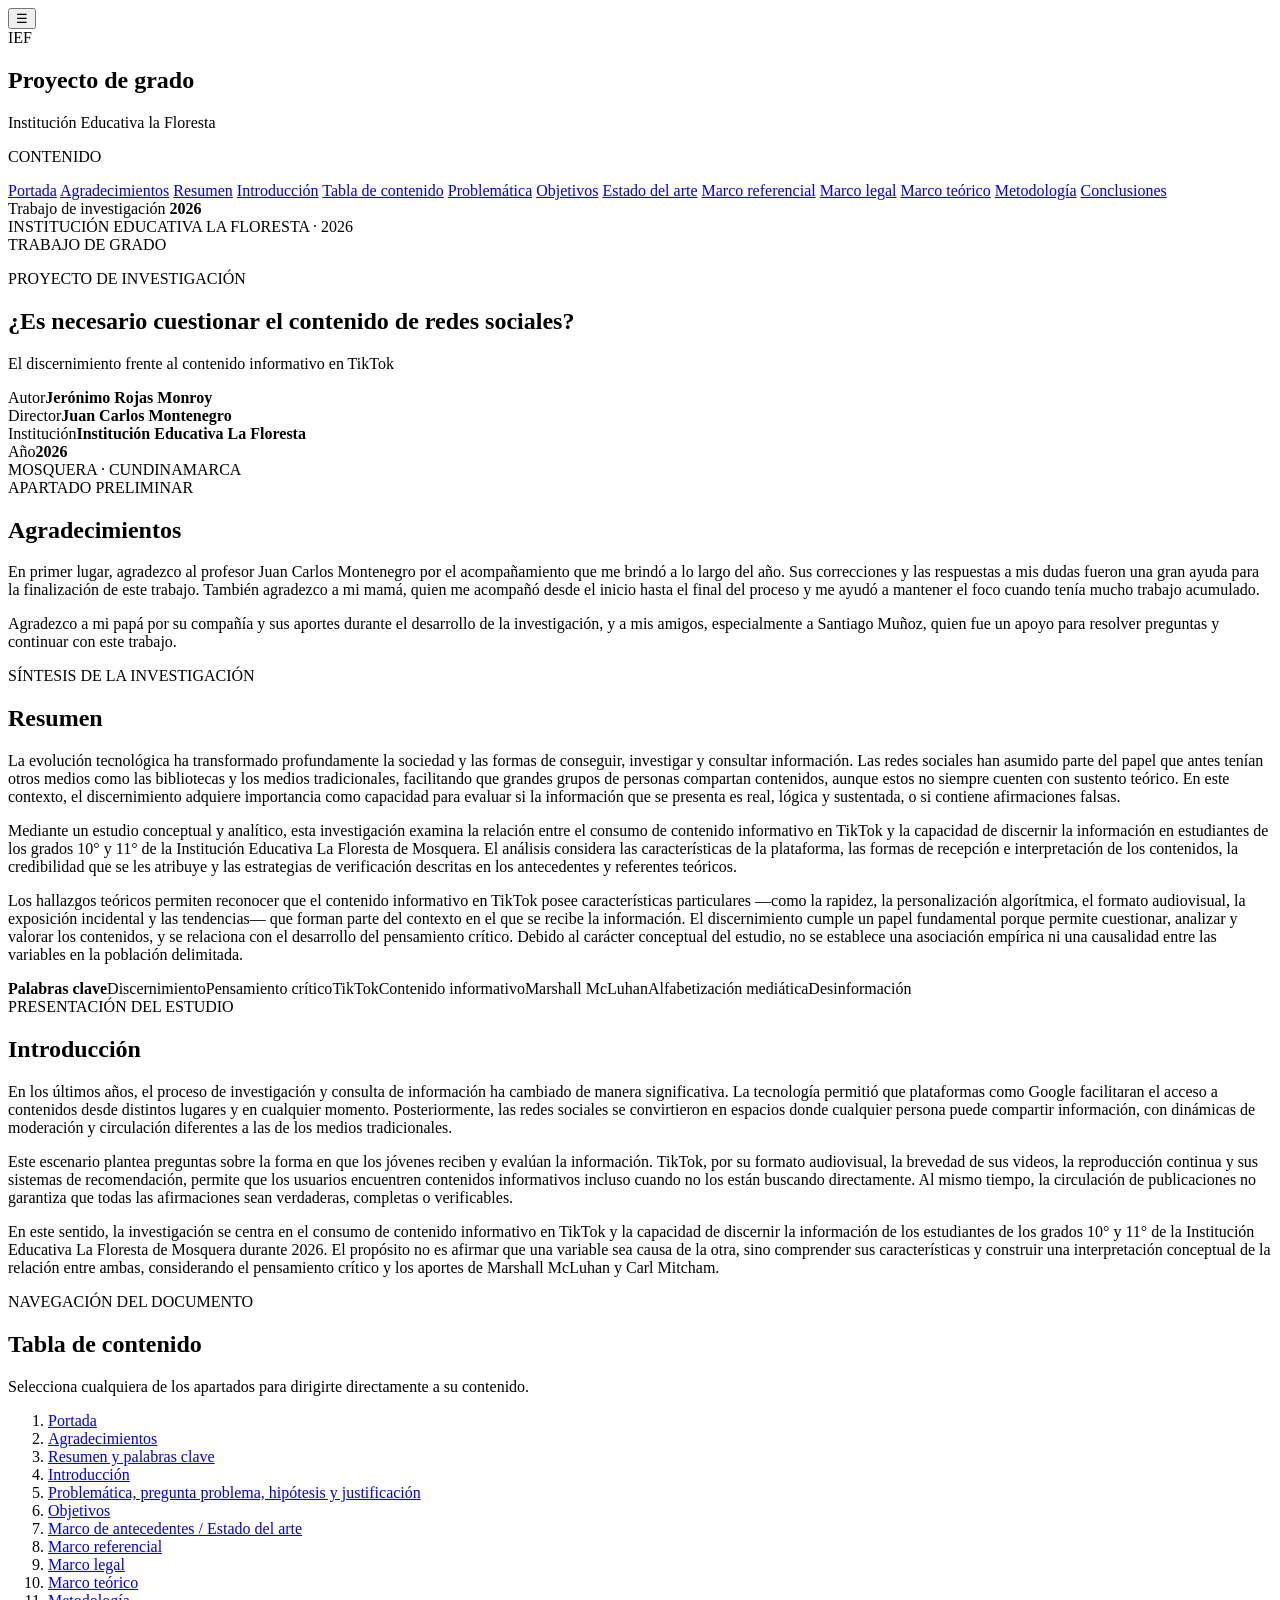
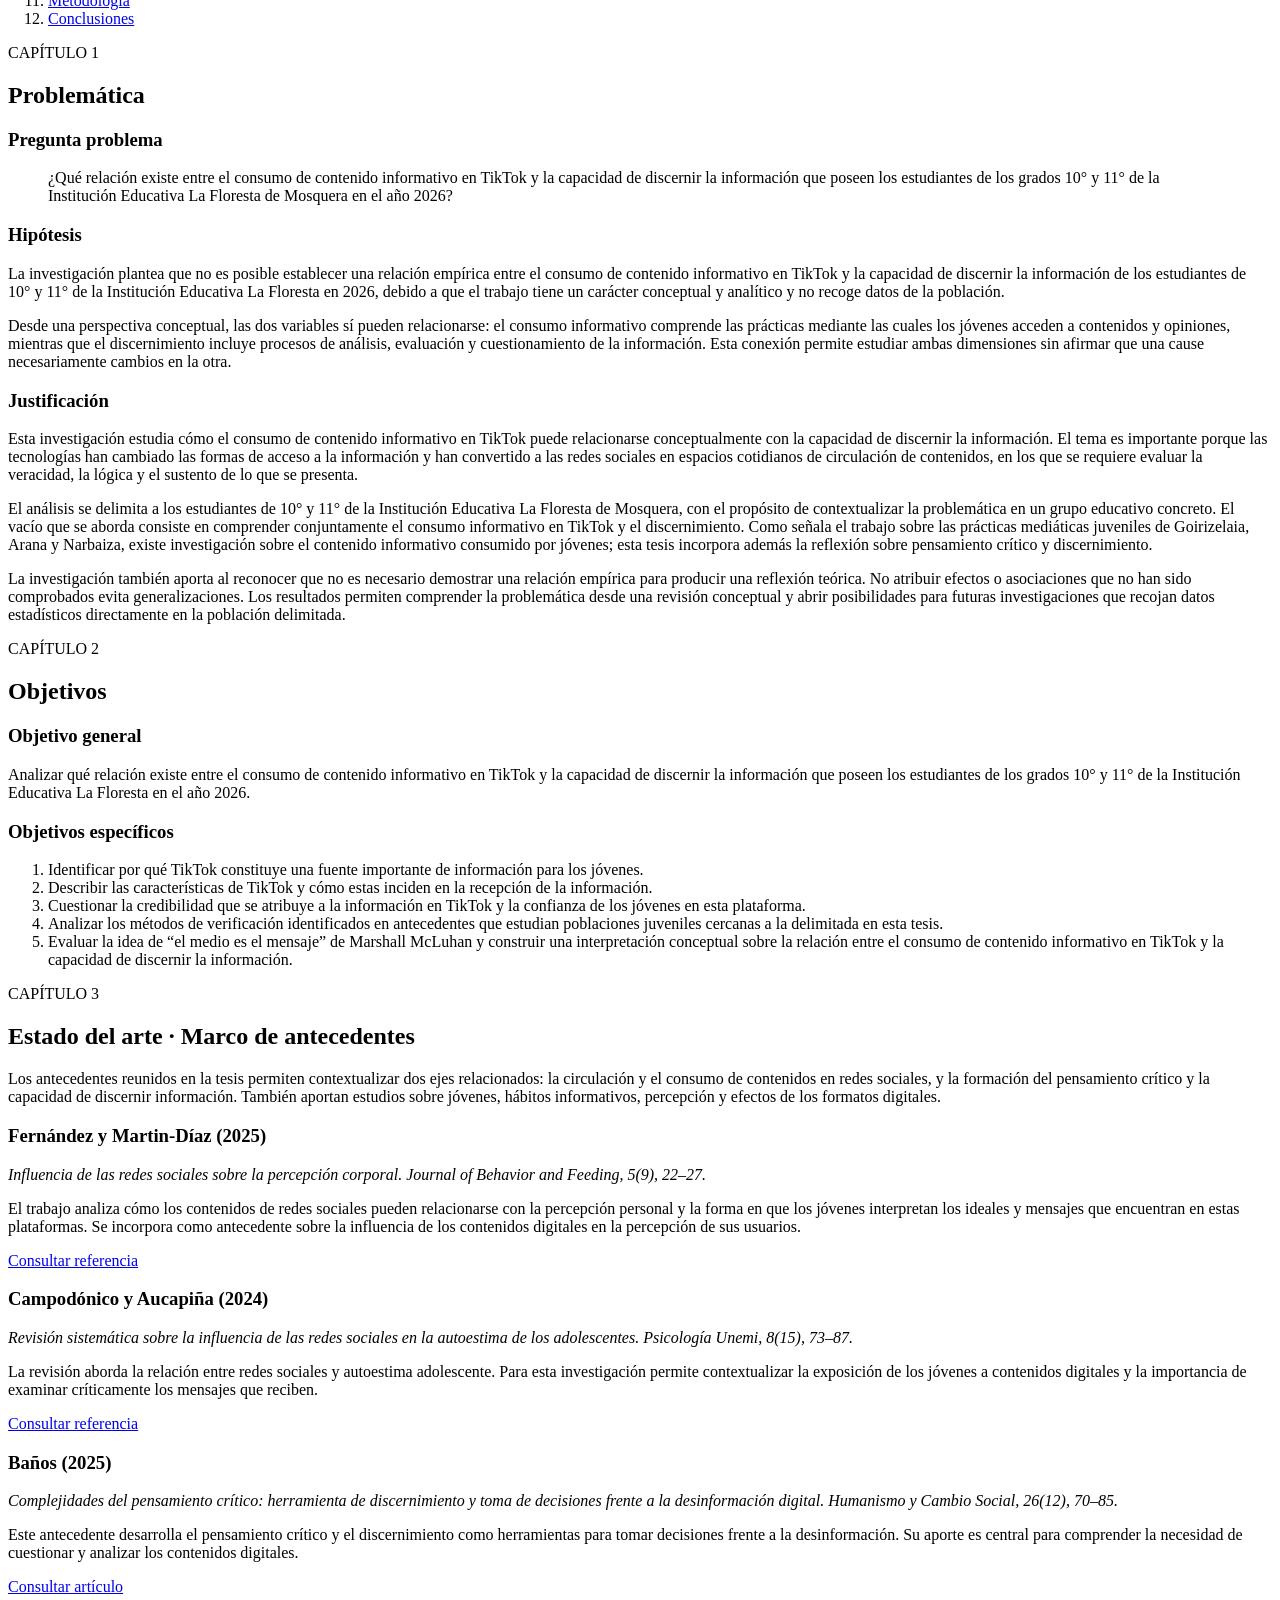
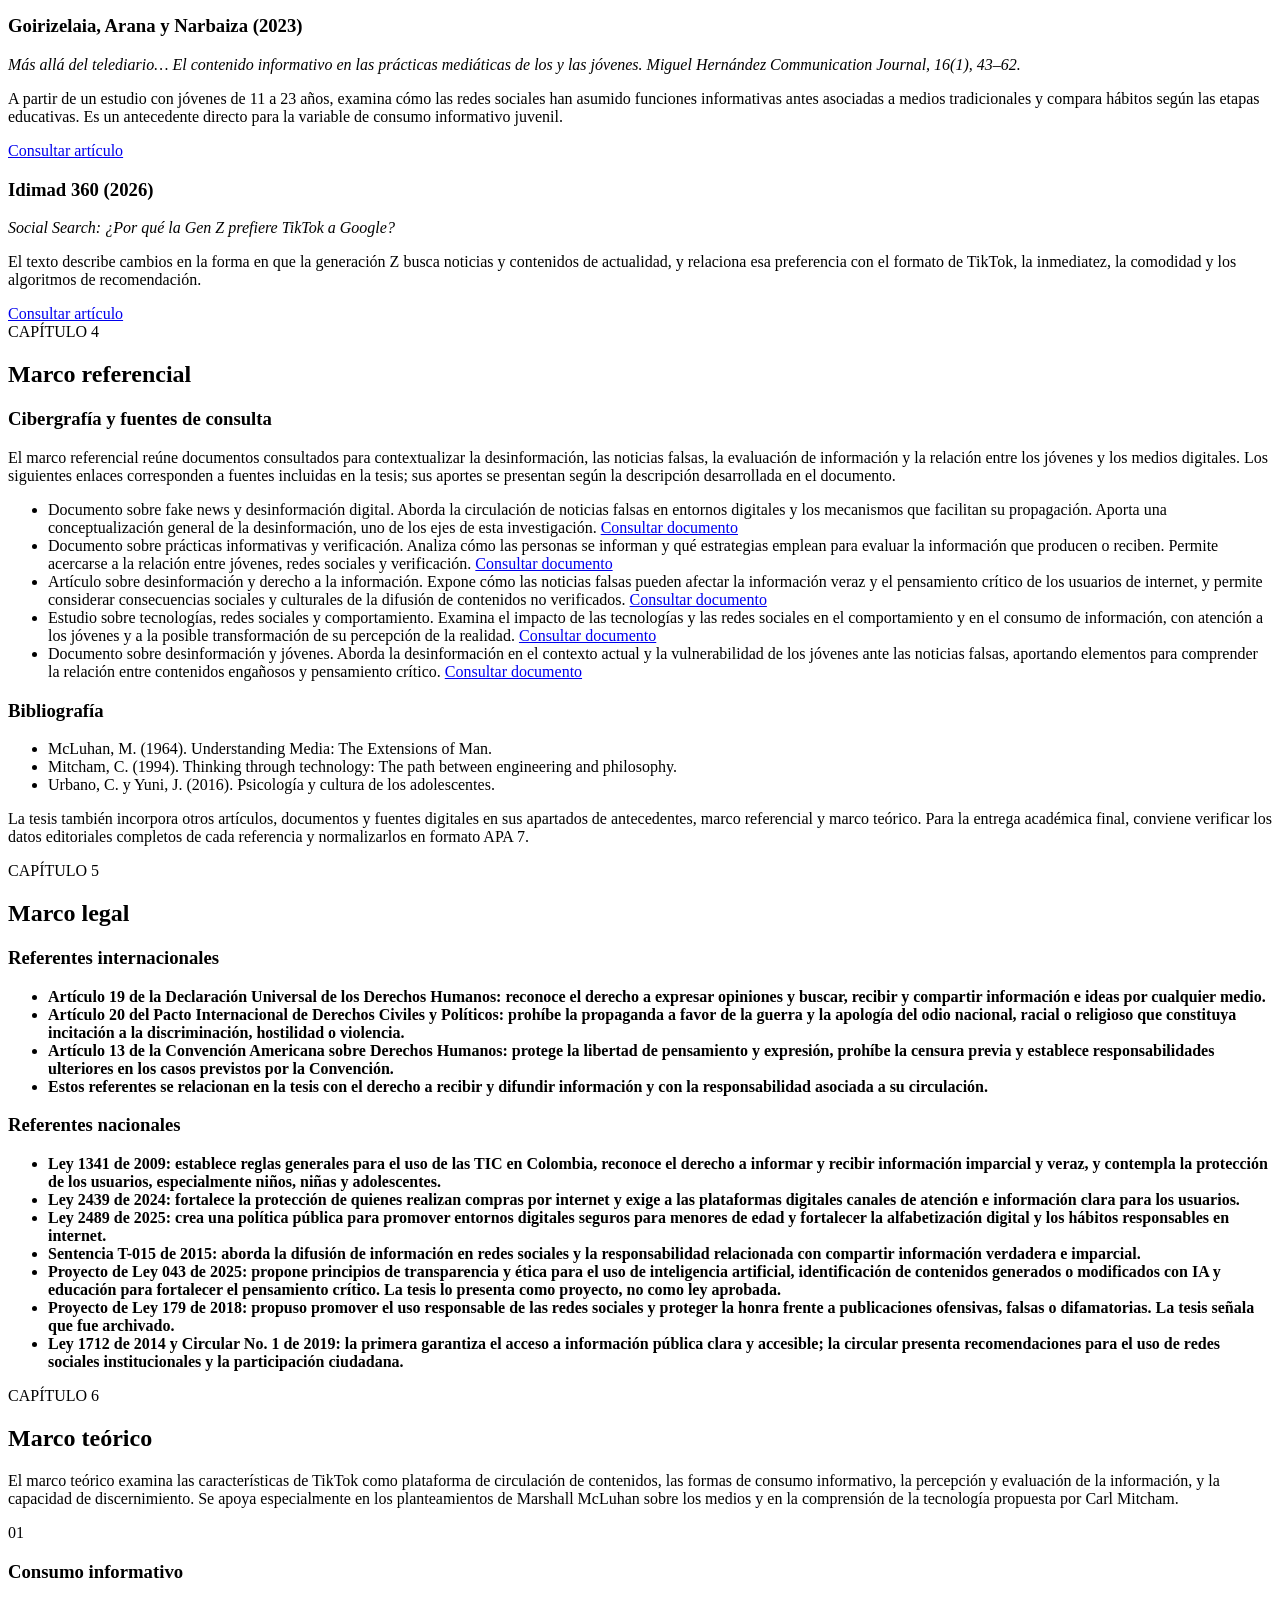
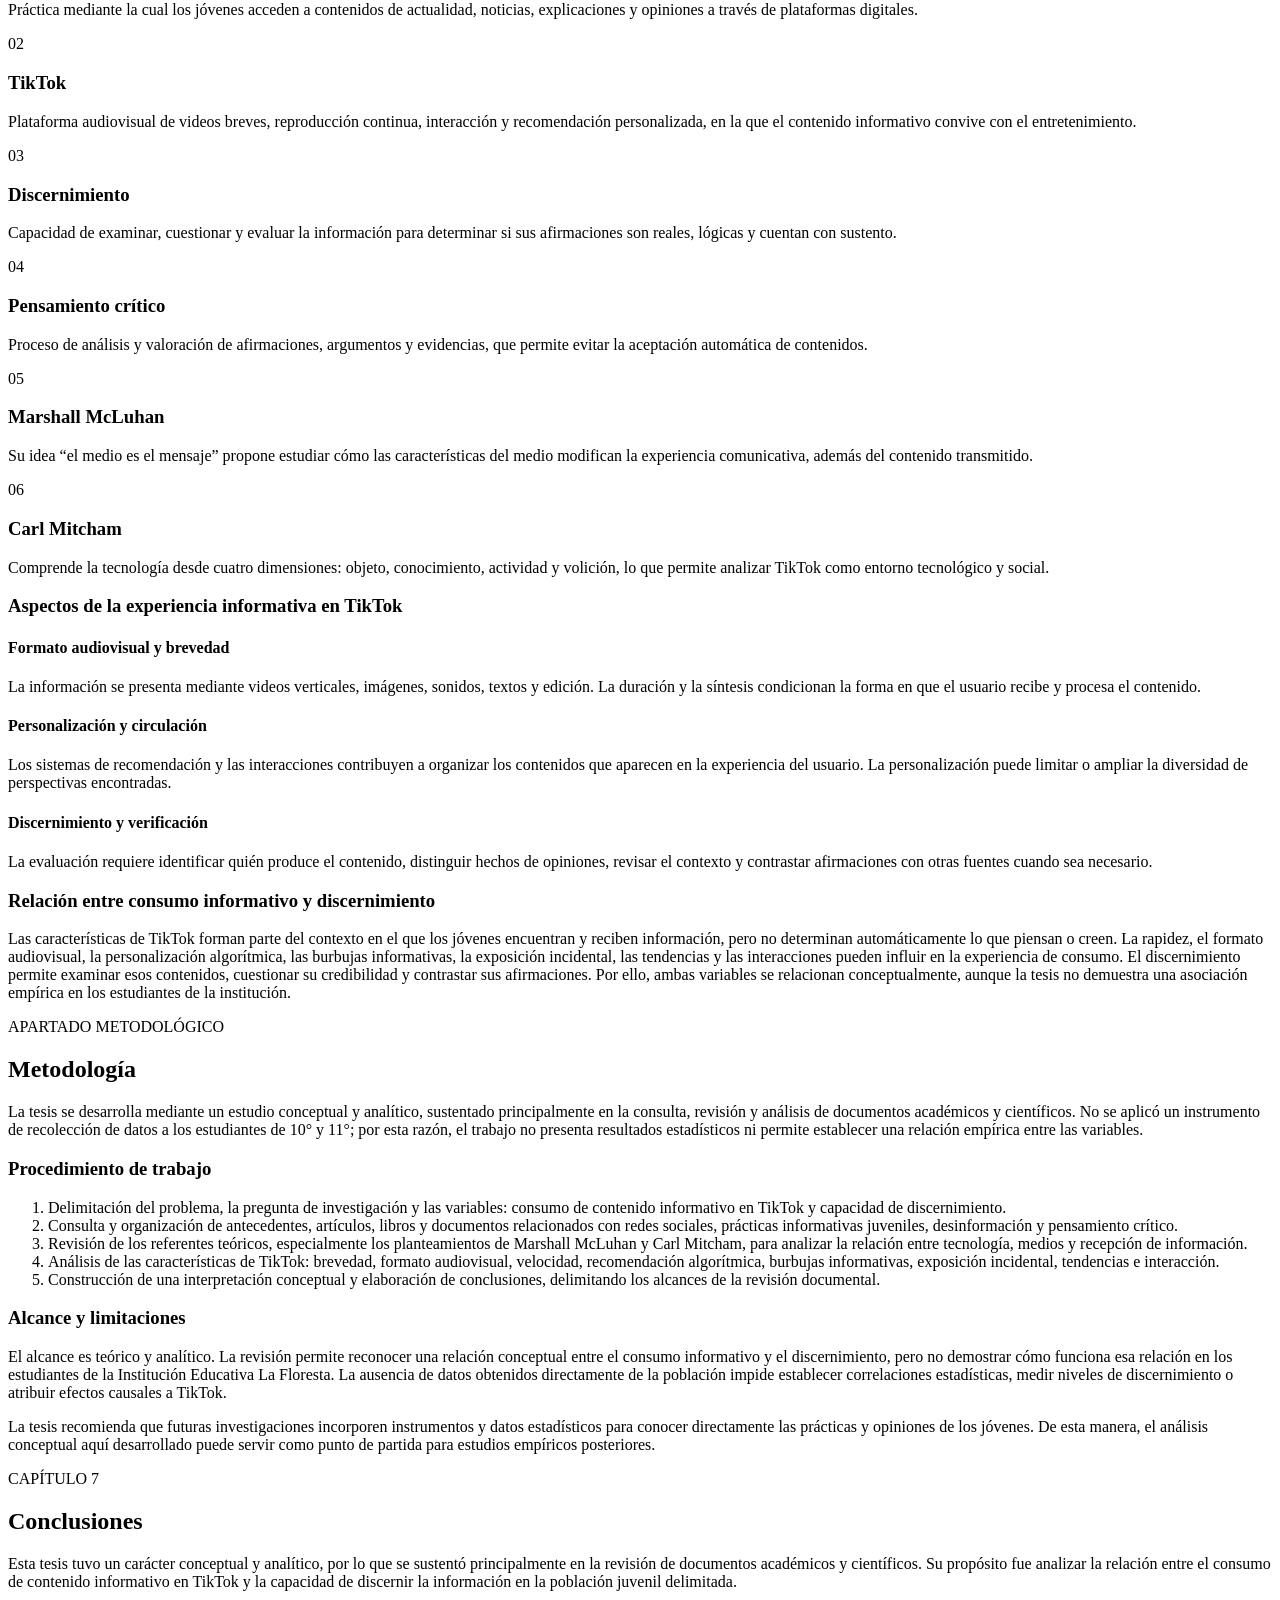
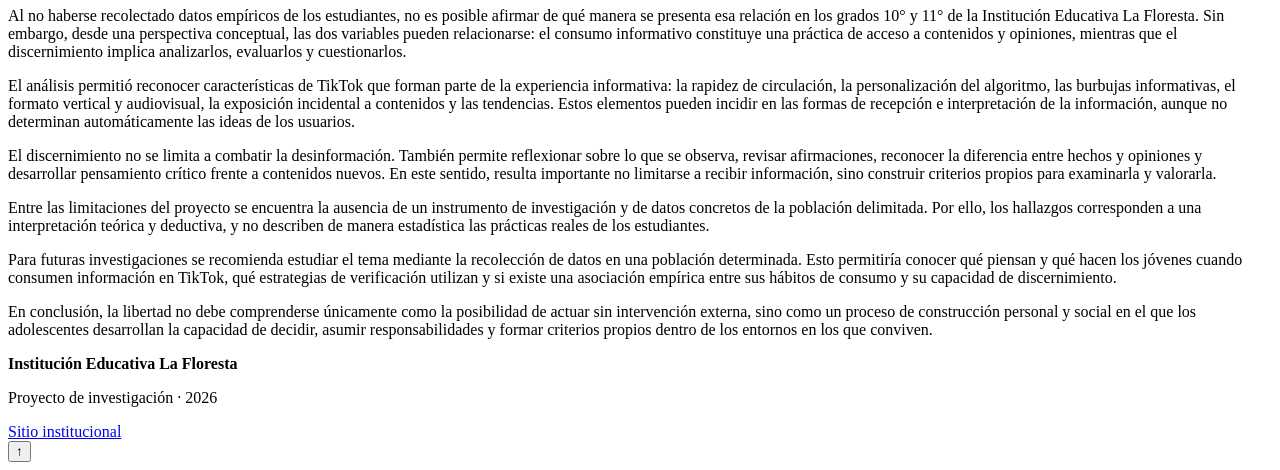
==== commit da18c343: "Rename Tesis.html to index.html" ====
--- a/index.html
+++ b/index.html
@@ -1,278 +1,262 @@
-<!DOCTYPE html>
-<html lang="es">
-<head>
-    <meta charset="UTF-8">
-    <meta name="viewport" content="width=device-width, initial-scale=1.0">
-    <meta name="description" content="Proyecto de investigación sobre los microsistemas y la construcción de la libertad durante la adolescencia.">
-    <title>Microsistemas y construcción de la libertad | Proyecto de investigación</title>
-    <link rel="stylesheet" href="css/styles.css">
-</head>
-<body>
-    <button class="menu-toggle" id="menuToggle" aria-label="Abrir menú" aria-expanded="false">☰</button>
-
-    <aside class="sidebar" id="sidebar">
-        <div class="brand">
-            <span class="brand-mark">IEF</span>
-            <div>
-                <h2>Proyecto de grado</h2>
-                <p>Institución Educativa La Floresta</p>
-            </div>
-        </div>
-
-        <nav class="menu" aria-label="Navegación principal">
-            <p class="menu-label">CONTENIDO</p>
-            <a class="nav-btn active" href="#portada">Portada</a>
-            <a class="nav-btn" href="#agradecimientos">Agradecimientos</a>
-            <a class="nav-btn" href="#resumen">Resumen</a>
-            <a class="nav-btn" href="#introduccion">Introducción</a>
-            <a class="nav-btn" href="#tabla-contenido">Tabla de contenido</a>
-            <a class="nav-btn" href="#problematica">Problemática</a>
-            <a class="nav-btn" href="#objetivos">Objetivos</a>
-            <a class="nav-btn" href="#estado-arte">Estado del arte</a>
-            <a class="nav-btn" href="#marco-referencial">Marco referencial</a>
-            <a class="nav-btn" href="#marco-legal">Marco legal</a>
-            <a class="nav-btn" href="#marco-teorico">Marco teórico</a>
-            <a class="nav-btn" href="#metodologia">Metodología</a>
-            <a class="nav-btn" href="#conclusiones">Conclusiones</a>
-        </nav>
-        <div class="sidebar-bottom">
-            <span>Trabajo de investigación</span>
-            <strong>2026</strong>
-        </div>
-    </aside>
-
-    <main class="main-content">
-        <section id="portada" class="content-card cover-card">
-            <div class="cover-topline">INSTITUCIÓN EDUCATIVA LA FLORESTA · 2026</div>
-            <div class="cover-content">
-                <span class="badge">TRABAJO DE GRADO</span>
-                <p class="eyebrow">PROYECTO DE INVESTIGACIÓN</p>
-                <h1>Microsistemas condicionantes en la construcción de la libertad</h1>
-                <p class="cover-subtitle">Abordada como autonomía, responsabilidad e independencia de criterio en adolescentes de 12 a 18 años</p>
-                <div class="cover-rule"></div>
-                <div class="cover-meta">
-                    <div><span>Autor</span><strong>Daniel Sebastian Franco Sanchez</strong></div>
-                    <div><span>Director</span><strong>Juan Carlos Montenegro</strong></div>
-                    <div><span>Institución</span><strong>Institución Educativa La Floresta</strong></div>
-                    <div><span>Año</span><strong>2026</strong></div>
-                </div>
-            </div>
-            <div class="cover-bottom">MOSQUERA · CUNDINAMARCA</div>
-        </section>
-
-        <section id="agradecimientos" class="content-card">
-            <span class="section-kicker">APARTADO PRELIMINAR</span>
-            <h2>Agradecimientos</h2>
-            <p></p>
-            <p class="note"></p>
-        </section>
-
-        <section id="resumen" class="content-card">
-            <span class="section-kicker">SÍNTESIS DE LA INVESTIGACIÓN</span>
-            <h2>Resumen</h2>
-            <p>La investigación analiza la relación entre los microsistemas de socialización cercanos —la familia, la institución educativa y los grupos de pares— y la construcción de la libertad durante la adolescencia, específicamente en jóvenes de 12 a 18 años. El estudio se desarrolla desde la perspectiva ecológica de Urie Bronfenbrenner y aborda la libertad a partir de tres dimensiones fundamentales: la autonomía, la responsabilidad y la independencia de criterio.</p>
-            <p>Su propósito principal es comprender cómo las relaciones, las normas, las oportunidades de participación, el apoyo y las expectativas sociales presentes en estos entornos se relacionan con el desarrollo de las capacidades individuales de los adolescentes. Para ello, se realiza una revisión y un análisis de antecedentes e investigaciones relacionadas con la socialización, las relaciones familiares, la participación educativa, la influencia de los grupos de pares y la formación de criterios personales.</p>
-            <p>Se reconoce que la familia, la escuela y los grupos de pares constituyen espacios relevantes para estudiar la construcción de la libertad, debido a que en ellos los adolescentes participan en decisiones, asumen compromisos, intercambian opiniones y se enfrentan a diferentes normas y expectativas. Finalmente, se concluye que existe una relación teórica entre los microsistemas y la construcción de la libertad durante la adolescencia. Sin embargo, esta relación no debe interpretarse como una causalidad directa, puesto que las experiencias y características de cada adolescente pueden variar según sus circunstancias y relaciones sociales.</p>
-            <div class="keywords"><strong>Palabras clave</strong><span>Microsistemas</span><span>Libertad</span><span>Adolescencia</span><span>Autonomía</span><span>Responsabilidad</span><span>Independencia de criterio</span><span>Socialización</span></div>
-        </section>
-
-        <section id="introduccion" class="content-card">
-            <span class="section-kicker">PRESENTACIÓN DEL ESTUDIO</span>
-            <h2>Introducción</h2>
-            <p>La adolescencia constituye una etapa de transformación personal y social en la que los individuos amplían sus relaciones, construyen su identidad y comienzan a asumir nuevas decisiones y responsabilidades. Durante este proceso, la libertad puede comprenderse más allá de la posibilidad de actuar sin restricciones: también implica desarrollar autonomía, reconocer las consecuencias de las propias acciones y formar criterios personales.</p>
-            <p>Desde la perspectiva ecológica de Urie Bronfenbrenner, el desarrollo de las personas se relaciona con los entornos en los que participan y con las interacciones que establecen en ellos. En esta investigación se presta especial atención a tres microsistemas cercanos: la familia, la institución educativa y los grupos de pares. Estos espacios contienen relaciones, normas, expectativas y oportunidades de participación que permiten examinar cómo se construyen distintas dimensiones de la libertad.</p>
-            <p>El trabajo desarrolla una revisión documental de antecedentes y aportes teóricos sobre adolescencia, socialización, microsistemas y libertad. A partir de esta revisión, organiza el análisis en torno a la autonomía, la responsabilidad y la independencia de criterio, sin asumir que las características de un entorno produzcan necesariamente los mismos resultados en todos los adolescentes.</p>
-        </section>
-
-        <section id="tabla-contenido" class="content-card">
-            <span class="section-kicker">NAVEGACIÓN DEL DOCUMENTO</span>
-            <h2>Tabla de contenido</h2>
-            <p>Selecciona cualquiera de los apartados para dirigirte directamente a su contenido.</p>
-            <ol class="toc-list">
-                <li><a href="#portada">Portada</a></li>
-                <li><a href="#agradecimientos">Agradecimientos</a></li>
-                <li><a href="#resumen">Resumen y palabras clave</a></li>
-                <li><a href="#introduccion">Introducción</a></li>
-                <li><a href="#problematica">Problemática, pregunta problema, hipótesis y justificación</a></li>
-                <li><a href="#objetivos">Objetivos</a></li>
-                <li><a href="#estado-arte">Marco de antecedentes / Estado del arte</a></li>
-                <li><a href="#marco-referencial">Marco referencial</a></li>
-                <li><a href="#marco-legal">Marco legal</a></li>
-                <li><a href="#marco-teorico">Marco teórico</a></li>
-                <li><a href="#metodologia">Metodología</a></li>
-                <li><a href="#conclusiones">Conclusiones</a></li>
-            </ol>
-        </section>
-
-        <section id="problematica" class="content-card">
-            <span class="section-kicker">CAPÍTULO 1</span>
-            <h2>Problemática</h2>
-            <h3>Pregunta problema</h3>
-            <blockquote>¿Qué relación existe entre los microsistemas, la familia, la escuela y los grupos de pares, desde la perspectiva de Urie Bronfenbrenner, con la construcción de la libertad (abordada como autonomía, responsabilidad e independencia de criterio) en adolescentes de 12 a 18 años?</blockquote>
-            <h3>Hipótesis</h3>
-            <p>Desde la perspectiva ecológica de Urie Bronfenbrenner, se analiza la relación entre los microsistemas de la familia, la escuela y el grupo de pares, y la construcción de la libertad. Esta se entiende como autonomía, responsabilidad e independencia de criterio en adolescentes de 12 a 18 años.</p>
-            <p>La familia, la escuela y el grupo de pares constituyen contextos en los que los adolescentes se relacionan e intercambian opiniones. En estos espacios participan en decisiones, asumen compromisos y construyen puntos de vista propios. La investigación busca analizar la relación entre las interacciones presentes en estos microsistemas y la construcción de la libertad durante la adolescencia, sin presuponer relaciones causales.</p>
-            <h3>Justificación</h3>
-            <p>Es fundamental analizar la importancia de los círculos de socialización, específicamente los microsistemas, y cómo estos se relacionan con la toma de decisiones durante la adolescencia. En esta etapa, los jóvenes toman decisiones respecto a su futuro, por lo que resulta necesario analizar los factores que favorecen o limitan su autonomía y capacidad de decisión responsable.</p>
-            <p>También es importante examinar cómo las relaciones que los adolescentes incorporan en sus microsistemas se relacionan con sus decisiones y criterio personal, teniendo en cuenta las normas, valores y expectativas presentes en estos entornos. Esta investigación permite reconocer cómo las relaciones familiares, los contextos institucionales y las dinámicas de grupo pueden relacionarse con la construcción de la libertad.</p>
-            <p>El estudio aporta elementos para comprender la relación entre los microsistemas y la construcción de la libertad. Esto puede contribuir a la reflexión sobre el acompañamiento de los jóvenes y la importancia de promover espacios que favorezcan la participación, la responsabilidad y la toma de decisiones autónomas.</p>
-        </section>
-
-        <section id="objetivos" class="content-card">
-            <span class="section-kicker">CAPÍTULO 2</span>
-            <h2>Objetivos</h2>
-            <h3>Objetivo general</h3>
-            <p>Analizar la relación entre los microsistemas y la construcción de la libertad, abordada como autonomía, responsabilidad e independencia de criterio en los adolescentes de 12 a 18 años, según la perspectiva ecológica de Urie Bronfenbrenner.</p>
-            <h3>Objetivos específicos</h3>
-            <ol>
-                <li>Identificar los principales círculos de socialización cercanos (familia, institución educativa y grupo de pares) presentes en los adolescentes de 12 a 18 años.</li>
-                <li>Describir las características de las relaciones, normas, oportunidades, apoyo y confianza presentes en los círculos de socialización cercanos de los adolescentes.</li>
-                <li>Caracterizar las dimensiones de la construcción de la libertad (autonomía, responsabilidad e independencia de criterio) en la etapa de adolescencia.</li>
-                <li>Analizar la relación entre las características de los círculos de socialización cercanos y las dimensiones de la construcción de la libertad en los adolescentes.</li>
-                <li>Establecer la existencia de una relación teórica entre los microsistemas y la construcción de la libertad, abordada desde la autonomía, la responsabilidad y la independencia de criterio.</li>
-            </ol>
-        </section>
-
-        <section id="estado-arte" class="content-card">
-            <span class="section-kicker">CAPÍTULO 3</span>
-            <h2>Estado del arte · Marco de antecedentes</h2>
-            <p>Los antecedentes consultados permiten reconocer distintas aproximaciones a la relación entre los entornos sociales, el desarrollo adolescente, la autonomía y la construcción de criterios personales.</p>
-            <div class="reference-item">
-                <h3>Palomeque Giraldo (2019)</h3>
-                <p><em>La construcción social, el paso de individuo a sujeto. A partir del análisis de la teoría ecológica de Bronfenbrenner a seis personas en la etapa de la adultez temprana.</em> Fundación Universitaria Los Libertadores.</p>
-                <p>Este trabajo aplica la teoría ecológica de Bronfenbrenner para examinar cómo los sistemas de socialización participan en la construcción de roles y procesos individuales.</p>
-                <a href="https://repository.libertadores.edu.co/items/251e24a7-f9ba-43a1-b97a-f902323e2214" target="_blank" rel="noopener">Consultar investigación</a>
-            </div>
-            <div class="reference-item">
-                <h3>Valdés Morales, Jiménez Díaz y Olivares Koyck (2025)</h3>
-                <p><em>La construcción del estudiante como sujeto político en escuelas inclusivas.</em> Revista Electrónica de Investigación Educativa, 27, e17.</p>
-                <p>Aporta una mirada sobre la participación de los estudiantes en contextos educativos y sobre las posibilidades que ofrecen las escuelas para desarrollar agencia y participación.</p>
-                <a href="https://doi.org/10.24320/redie.2025.27.e17.6178" target="_blank" rel="noopener">Consultar artículo</a>
-            </div>
-            <div class="reference-item">
-                <h3>Álvarez Blanco y Martínez-González (2016)</h3>
-                <p><em>Cooperación entre las familias y los centros escolares como medida preventiva del fracaso y del riesgo de abandono escolar en adolescentes.</em> Revista Latinoamericana de Educación Inclusiva, 10(1), 175–192.</p>
-                <p>Permite considerar la relación entre los entornos familiares y escolares como parte de las experiencias de los adolescentes.</p>
-                <a href="https://revistas.ucentral.cl/revistainclusiva/article/view/10_1_009" target="_blank" rel="noopener">Consultar artículo</a>
-            </div>
-            <div class="reference-item">
-                <h3>Vásquez Muglisa (2019)</h3>
-                <p><em>La educación como control social. Un análisis a través de los instrumentos de gobierno.</em> Revista Científica RUNAE, 4, 5–22.</p>
-                <p>Contribuye a examinar cómo las instituciones educativas y sus normas pueden intervenir en las dinámicas de socialización.</p>
-                <a href="https://runae.edu.ec/index.php/runae/article/view/5" target="_blank" rel="noopener">Consultar artículo</a>
-            </div>
-            <div class="reference-item">
-                <h3>Pardo Vásquez, Landaeta Ballesteros y López Tibocha (2024)</h3>
-                <p><em>Construcción del proyecto de vida y su relación con los valores, creencias y percepción de libertad en jóvenes de grado 11 de la Institución Teniente Cruz de Cumaral.</em> Universidad Santo Tomás.</p>
-                <p>Es un antecedente cercano al tema porque aborda la percepción de libertad y el proyecto de vida en estudiantes de grado 11.</p>
-                <a href="https://repository.usta.edu.co/server/api/core/bitstreams/91daa311-7e53-48a1-8c65-1176515af44e/content" target="_blank" rel="noopener">Consultar documento</a>
-            </div>
-        </section>
-
-        <section id="marco-referencial" class="content-card">
-            <span class="section-kicker">CAPÍTULO 4</span>
-            <h2>Marco referencial</h2>
-            <h3>Cibergrafía y fuentes de consulta</h3>
-            <p>El marco referencial reúne investigaciones, artículos y documentos que permiten contextualizar la relación entre socialización, adolescencia, educación y libertad. Entre las fuentes utilizadas en el documento se encuentran:</p>
-            <ul class="source-list">
-                <li>León (2007). <em>Qué es la educación.</em> Educere, 11(39), 595–604. <a href="http://www.redalyc.org/articulo.oa?id=35603903" target="_blank" rel="noopener">Redalyc</a>.</li>
-                <li>Bernal Romero, Melendro Estefanía, Charry y Goig Martínez (2020). <em>La influencia de la familia y la educación en la autonomía de los jóvenes: Una revisión sistemática.</em> Bordón, 72(2), 29–44. <a href="https://doi.org/10.13042/Bordon.2020.76175" target="_blank" rel="noopener">DOI</a>.</li>
-                <li>Hidalgo Vicario y Rodríguez Molinero (2022). <em>La adolescencia. Situación epidemiológica. Patología más frecuente. La transición.</em> Pediatría Integral, 26(4), 200–213. <a href="https://www.pediatriaintegral.es/wp-content/uploads/2022/06/Pediatria-Integral-XXVI-4_WEB.pdf" target="_blank" rel="noopener">Documento</a>.</li>
-                <li>Iglesias Diz (2013). <em>Desarrollo del adolescente: Aspectos físicos, psicológicos y sociales.</em> Pediatría Integral, 17(2), 88–93. <a href="https://www.pediatriaintegral.es/numeros-anteriores/publicacion-2013-03/desarrollo-del-adolescente-aspectos-fisicos-psicologicos-y-sociales/" target="_blank" rel="noopener">Artículo</a>.</li>
-                <li>Andrade (2002). <em>Construcción social e individual de significados: aportes para su comprensión.</em> Estudios Sociológicos, XX(58), 199–230. <a href="https://www.redalyc.org/pdf/598/59805808.pdf" target="_blank" rel="noopener">Redalyc</a>.</li>
-            </ul>
-            <h3>Bibliografía</h3>
-            <ul>
-                <li>Papalia, D. E. (2009). <em>Psicología del desarrollo: De la infancia a la adolescencia</em> (11.ª ed.). McGraw-Hill.</li>
-                <li>Feldman, R. S. (2008). <em>Desarrollo en la infancia</em> (4.ª ed.). Pearson Educación.</li>
-                <li>Carrillo Ávila, S. (2003). <em>El rol del padre en el desarrollo social del niño.</em> Universidad de los Andes.</li>
-            </ul>
-            <p class="note">La lista anterior es una selección de las fuentes que aparecen en el documento Word. Para una versión final de la tesis, conviene trasladar todas las referencias y normalizarlas en formato APA 7.</p>
-        </section>
-
-        <section id="marco-legal" class="content-card">
-            <span class="section-kicker">CAPÍTULO 5</span>
-            <h2>Marco legal</h2>
-            <h3>Referentes internacionales</h3>
-            <ul>
-                <li><strong>Artículo 12:</strong> protección frente a injerencias arbitrarias en la vida privada y familiar.</li>
-                <li><strong>Artículo 13:</strong> libertad de circulación y elección de residencia.</li>
-                <li><strong>Artículo 18:</strong> libertad de pensamiento, conciencia y religión.</li>
-                <li><strong>Artículo 19:</strong> libertad de opinión y expresión.</li>
-            </ul>
-            <h3>Referentes nacionales</h3>
-            <ul>
-                <li><strong>Constitución Política de Colombia, artículo 16:</strong> libre desarrollo de la personalidad, con los límites de los derechos de los demás y el orden jurídico.</li>
-                <li><strong>Artículo 20:</strong> libertad de expresar y difundir pensamientos y opiniones.</li>
-                <li><strong>Artículo 44:</strong> derechos fundamentales de los niños, incluida la educación y la libre expresión de su opinión.</li>
-                <li><strong>Ley 1098 de 2006, artículo 31:</strong> derecho de niños, niñas y adolescentes a participar en actividades familiares, educativas y organizativas de su interés.</li>
-                <li><strong>Ley 1098 de 2006, artículo 37:</strong> reconocimiento de libertades fundamentales, autonomía personal y libre desarrollo de la personalidad.</li>
-                <li><strong>Ley 1098 de 2006, artículo 39:</strong> obligaciones de la familia en la orientación y estímulo de los derechos, responsabilidades y autonomía.</li>
-                <li><strong>Ley General de Educación, artículo 5:</strong> fines relacionados con el pleno desarrollo de la personalidad, la libertad, la participación y la capacidad crítica.</li>
-            </ul>
-        </section>
-
-        <section id="marco-teorico" class="content-card">
-            <span class="section-kicker">CAPÍTULO 6</span>
-            <h2>Marco teórico</h2>
-            <p>El marco teórico desarrolla los conceptos que permiten comprender la relación entre los entornos cercanos de socialización y la construcción de la libertad durante la adolescencia.</p>
-            <div class="concept-grid">
-                <article class="concept-box"><span>01</span><h3>Adolescencia</h3><p>Etapa de transición en la que se presentan cambios físicos, psicológicos y sociales, así como procesos de identidad, autonomía y formación de relaciones.</p></article>
-                <article class="concept-box"><span>02</span><h3>Teoría ecológica</h3><p>Desde Bronfenbrenner, el desarrollo se comprende en relación con los entornos y sistemas en los que participa la persona.</p></article>
-                <article class="concept-box"><span>03</span><h3>Microsistemas</h3><p>Entornos cercanos en los que el adolescente participa directamente y establece relaciones, como la familia, la escuela y los grupos de pares.</p></article>
-                <article class="concept-box"><span>04</span><h3>Mesosistemas</h3><p>Relaciones y conexiones entre dos o más microsistemas en los que participa la persona.</p></article>
-                <article class="concept-box"><span>05</span><h3>Socialización e interacción</h3><p>Procesos mediante los cuales las personas se relacionan, comparten normas, intercambian significados y participan en la vida social.</p></article>
-                <article class="concept-box"><span>06</span><h3>Libertad</h3><p>Se aborda como un proceso personal y social que comprende la posibilidad de decidir, asumir responsabilidades y formar criterios propios.</p></article>
-            </div>
-            <h3>Dimensiones de la construcción de la libertad</h3>
-            <div class="dimension-grid">
-                <article><h4>Autonomía</h4><p>Capacidad de tomar decisiones propias, valorar alternativas y actuar con independencia progresiva.</p></article>
-                <article><h4>Responsabilidad</h4><p>Reconocimiento de los compromisos y de las consecuencias que pueden derivarse de las propias acciones.</p></article>
-                <article><h4>Independencia de criterio</h4><p>Capacidad de reflexionar, valorar argumentos y construir opiniones personales sin aceptar automáticamente las opiniones ajenas.</p></article>
-            </div>
-            <h3>Relación entre microsistemas y libertad</h3>
-            <p>La familia, la institución educativa y los grupos de pares son espacios en los que los adolescentes encuentran normas, expectativas, apoyo, oportunidades de participación y distintas formas de acompañamiento. Estas experiencias permiten analizar cómo se relacionan los entornos cotidianos con la autonomía, la responsabilidad y la independencia de criterio. La influencia de estos contextos no es idéntica para todos los adolescentes ni permite afirmar una causalidad directa.</p>
-        </section>
-
-        <section id="metodologia" class="content-card">
-            <span class="section-kicker">APARTADO METODOLÓGICO</span>
-            <h2>Metodología</h2>
-            <p>De acuerdo con el procedimiento descrito en el documento, la investigación se desarrolla mediante una <strong>revisión documental</strong> y un análisis de antecedentes, investigaciones y aportes teóricos relacionados con la adolescencia, la socialización, los microsistemas y la construcción de la libertad.</p>
-            <h3>Procedimiento de trabajo</h3>
-            <ol>
-                <li>Delimitación de los conceptos centrales: microsistemas, adolescencia, libertad, autonomía, responsabilidad e independencia de criterio.</li>
-                <li>Identificación y consulta de antecedentes académicos, artículos, libros y documentos relacionados con el tema.</li>
-                <li>Organización de la información en torno a los tres entornos de socialización seleccionados: familia, institución educativa y grupos de pares.</li>
-                <li>Análisis de las relaciones descritas en las fuentes y su vínculo con las tres dimensiones de la construcción de la libertad.</li>
-                <li>Elaboración de conclusiones a partir de la revisión, respetando los alcances y límites de la información consultada.</li>
-            </ol>
-            <h3>Alcance y limitaciones</h3>
-            <p>El análisis es documental y teórico. Por tanto, sus conclusiones permiten establecer relaciones conceptuales a partir de las fuentes revisadas, pero no demostrar que un microsistema cause un nivel específico de autonomía, responsabilidad o independencia de criterio en cada adolescente. Las experiencias individuales pueden variar según las circunstancias y relaciones sociales.</p>
-            <p class="note">Importante: este apartado organiza metodológicamente lo que efectivamente aparece en tu tesis. Si tu docente exige definir formalmente enfoque, tipo, diseño y técnicas, esos términos deben confirmarse con el proceso que realizaste y no agregarse sin sustento.</p>
-        </section>
-
-        <section id="conclusiones" class="content-card">
-            <span class="section-kicker">CAPÍTULO 7</span>
-            <h2>Conclusiones</h2>
-            <p>La revisión documental realizada permite comprender que la construcción de la libertad durante la adolescencia se encuentra relacionada con los diferentes entornos sociales en los que participan los jóvenes. Desde la perspectiva ecológica de Urie Bronfenbrenner, la familia, la institución educativa y los grupos de pares constituyen microsistemas fundamentales para analizar las experiencias, interacciones, normas y relaciones que forman parte del desarrollo personal. Estos espacios no determinan de manera absoluta las decisiones de los adolescentes, pero ofrecen condiciones y experiencias que pueden relacionarse con la manera en que construyen su autonomía, responsabilidad e independencia de criterio.</p>
-            <p>La familia representa un entorno importante para el desarrollo de la autonomía. La comunicación, el establecimiento de normas y las oportunidades de participación en las decisiones del hogar permiten analizar cómo los jóvenes adquieren capacidades para tomar decisiones propias. La autonomía no significa rechazar la orientación de los padres, sino expresar preferencias, valorar alternativas y asumir las consecuencias de las decisiones.</p>
-            <p>La institución educativa constituye un espacio de socialización en el que los adolescentes pueden desarrollar experiencias relacionadas con la responsabilidad y la participación. Las normas de convivencia, los compromisos académicos, las relaciones con los docentes y el intercambio de opiniones permiten comprender cómo las experiencias escolares se relacionan con la construcción de la libertad.</p>
-            <p>Los grupos de pares representan un entorno relevante para analizar la independencia de criterio y la toma de decisiones. Las amistades permiten compartir experiencias y conocer diferentes perspectivas; sin embargo, también pueden presentarse expectativas sociales y presión grupal. La independencia de criterio consiste en reflexionar, valorar argumentos y construir posiciones personales.</p>
-            <p>La autonomía, la responsabilidad y la independencia de criterio son dimensiones diferentes, pero complementarias. La autonomía se relaciona con tomar decisiones propias; la responsabilidad, con reconocer los compromisos y consecuencias de las acciones; y la independencia de criterio, con formar y expresar opiniones personales.</p>
-            <p>En respuesta a la pregunta problema, la revisión documental permite establecer que existe una relación teórica entre los microsistemas de la familia, la escuela y los grupos de pares y la construcción de la libertad durante la adolescencia. Esta relación se manifiesta en las interacciones, las oportunidades de participación, las normas, los compromisos y el intercambio de opiniones presentes en los entornos cercanos. No obstante, las fuentes consultadas no permiten afirmar que una característica específica de estos espacios produzca necesariamente un determinado nivel de libertad en todos los adolescentes.</p>
-            <p>En conclusión, la libertad no debe comprenderse únicamente como la posibilidad de actuar sin intervención externa, sino como un proceso de construcción personal y social en el que los adolescentes desarrollan la capacidad de decidir, asumir responsabilidades y formar criterios propios dentro de los entornos en los que conviven.</p>
-        </section>
-
-        <footer class="site-footer">
-            <div>
-                <strong>Institución Educativa La Floresta</strong>
-                <p>Proyecto de investigación · 2026</p>
-            </div>
-            <a href="https://ieflafloresta.edu.co/cms" target="_blank" rel="noopener">Sitio institucional</a>
-        </footer>
-    </main>
-
-    <button id="backToTop" class="back-to-top" aria-label="Volver arriba">↑</button>
-    <script src="js/tesis.js"></script>
-</body>
-</html>
+<!DOCTYPE html>
+
+<html lang="es">
+<head>
+<meta charset="utf-8"/>
+<meta content="width=device-width, initial-scale=1.0" name="viewport"/>
+<meta content="Investigación sobre el consumo de contenido informativo en TikTok y la capacidad de discernimiento de estudiantes de 10° y 11° de la Institución Educativa La Floresta de Mosquera." name="description"/>
+<title>Discernimiento frente al contenido informativo en TikTok | Proyecto de investigación</title>
+<link href="css/styles.css" rel="stylesheet"/>
+</head>
+<body>
+<button aria-expanded="false" aria-label="Abrir menú" class="menu-toggle" id="menuToggle">☰</button>
+<aside class="sidebar" id="sidebar">
+<div class="brand">
+<span class="brand-mark">IEF</span>
+<div>
+<h2>Proyecto de grado</h2>
+<p>Institución Educativa la Floresta</p>
+</div>
+</div>
+<nav aria-label="Navegación principal" class="menu">
+<p class="menu-label">CONTENIDO</p>
+<a class="nav-btn active" href="#portada">Portada</a>
+<a class="nav-btn" href="#agradecimientos">Agradecimientos</a>
+<a class="nav-btn" href="#resumen">Resumen</a>
+<a class="nav-btn" href="#introduccion">Introducción</a>
+<a class="nav-btn" href="#tabla-contenido">Tabla de contenido</a>
+<a class="nav-btn" href="#problematica">Problemática</a>
+<a class="nav-btn" href="#objetivos">Objetivos</a>
+<a class="nav-btn" href="#estado-arte">Estado del arte</a>
+<a class="nav-btn" href="#marco-referencial">Marco referencial</a>
+<a class="nav-btn" href="#marco-legal">Marco legal</a>
+<a class="nav-btn" href="#marco-teorico">Marco teórico</a>
+<a class="nav-btn" href="#metodologia">Metodología</a>
+<a class="nav-btn" href="#conclusiones">Conclusiones</a>
+</nav>
+<div class="sidebar-bottom">
+<span>Trabajo de investigación</span>
+<strong>2026</strong>
+</div>
+</aside>
+<main class="main-content">
+<section class="content-card cover-card" id="portada">
+<div class="cover-topline">INSTITUCIÓN EDUCATIVA LA FLORESTA · 2026</div>
+<div class="cover-content">
+<span class="badge">TRABAJO DE GRADO</span>
+<p class="eyebrow">PROYECTO DE INVESTIGACIÓN</p>
+<h1>¿Es necesario cuestionar el contenido de redes sociales?</h1>
+<p class="cover-subtitle">El discernimiento frente al contenido informativo en TikTok</p>
+<div class="cover-rule"></div>
+<div class="cover-meta">
+<div><span>Autor</span><strong>Jerónimo Rojas Monroy</strong></div>
+<div><span>Director</span><strong>Juan Carlos Montenegro</strong></div>
+<div><span>Institución</span><strong>Institución Educativa La Floresta</strong></div>
+<div><span>Año</span><strong>2026</strong></div>
+</div>
+</div>
+<div class="cover-bottom">MOSQUERA · CUNDINAMARCA</div>
+</section>
+<section class="content-card" id="agradecimientos">
+<span class="section-kicker">APARTADO PRELIMINAR</span>
+<h2>Agradecimientos</h2>
+<p>En primer lugar, agradezco al profesor Juan Carlos Montenegro por el acompañamiento que me brindó a lo largo del año. Sus correcciones y las respuestas a mis dudas fueron una gran ayuda para la finalización de este trabajo. También agradezco a mi mamá, quien me acompañó desde el inicio hasta el final del proceso y me ayudó a mantener el foco cuando tenía mucho trabajo acumulado.</p>
+<p class="note">Agradezco a mi papá por su compañía y sus aportes durante el desarrollo de la investigación, y a mis amigos, especialmente a Santiago Muñoz, quien fue un apoyo para resolver preguntas y continuar con este trabajo.</p>
+</section>
+<section class="content-card" id="resumen">
+<span class="section-kicker">SÍNTESIS DE LA INVESTIGACIÓN</span>
+<h2>Resumen</h2>
+<p>La evolución tecnológica ha transformado profundamente la sociedad y las formas de conseguir, investigar y consultar información. Las redes sociales han asumido parte del papel que antes tenían otros medios como las bibliotecas y los medios tradicionales, facilitando que grandes grupos de personas compartan contenidos, aunque estos no siempre cuenten con sustento teórico. En este contexto, el discernimiento adquiere importancia como capacidad para evaluar si la información que se presenta es real, lógica y sustentada, o si contiene afirmaciones falsas.</p>
+<p>Mediante un estudio conceptual y analítico, esta investigación examina la relación entre el consumo de contenido informativo en TikTok y la capacidad de discernir la información en estudiantes de los grados 10° y 11° de la Institución Educativa La Floresta de Mosquera. El análisis considera las características de la plataforma, las formas de recepción e interpretación de los contenidos, la credibilidad que se les atribuye y las estrategias de verificación descritas en los antecedentes y referentes teóricos.</p>
+<p>Los hallazgos teóricos permiten reconocer que el contenido informativo en TikTok posee características particulares —como la rapidez, la personalización algorítmica, el formato audiovisual, la exposición incidental y las tendencias— que forman parte del contexto en el que se recibe la información. El discernimiento cumple un papel fundamental porque permite cuestionar, analizar y valorar los contenidos, y se relaciona con el desarrollo del pensamiento crítico. Debido al carácter conceptual del estudio, no se establece una asociación empírica ni una causalidad entre las variables en la población delimitada.</p>
+<div class="keywords"><strong>Palabras clave</strong><span>Discernimiento</span><span>Pensamiento crítico</span><span>TikTok</span><span>Contenido informativo</span><span>Marshall McLuhan</span><span>Alfabetización mediática</span><span>Desinformación</span></div>
+</section>
+<section class="content-card" id="introduccion">
+<span class="section-kicker">PRESENTACIÓN DEL ESTUDIO</span>
+<h2>Introducción</h2>
+<p>En los últimos años, el proceso de investigación y consulta de información ha cambiado de manera significativa. La tecnología permitió que plataformas como Google facilitaran el acceso a contenidos desde distintos lugares y en cualquier momento. Posteriormente, las redes sociales se convirtieron en espacios donde cualquier persona puede compartir información, con dinámicas de moderación y circulación diferentes a las de los medios tradicionales.</p>
+<p>Este escenario plantea preguntas sobre la forma en que los jóvenes reciben y evalúan la información. TikTok, por su formato audiovisual, la brevedad de sus videos, la reproducción continua y sus sistemas de recomendación, permite que los usuarios encuentren contenidos informativos incluso cuando no los están buscando directamente. Al mismo tiempo, la circulación de publicaciones no garantiza que todas las afirmaciones sean verdaderas, completas o verificables.</p>
+<p>En este sentido, la investigación se centra en el consumo de contenido informativo en TikTok y la capacidad de discernir la información de los estudiantes de los grados 10° y 11° de la Institución Educativa La Floresta de Mosquera durante 2026. El propósito no es afirmar que una variable sea causa de la otra, sino comprender sus características y construir una interpretación conceptual de la relación entre ambas, considerando el pensamiento crítico y los aportes de Marshall McLuhan y Carl Mitcham.</p>
+</section>
+<section class="content-card" id="tabla-contenido">
+<span class="section-kicker">NAVEGACIÓN DEL DOCUMENTO</span>
+<h2>Tabla de contenido</h2>
+<p>Selecciona cualquiera de los apartados para dirigirte directamente a su contenido.</p>
+<ol class="toc-list">
+<li><a href="#portada">Portada</a></li>
+<li><a href="#agradecimientos">Agradecimientos</a></li>
+<li><a href="#resumen">Resumen y palabras clave</a></li>
+<li><a href="#introduccion">Introducción</a></li>
+<li><a href="#problematica">Problemática, pregunta problema, hipótesis y justificación</a></li>
+<li><a href="#objetivos">Objetivos</a></li>
+<li><a href="#estado-arte">Marco de antecedentes / Estado del arte</a></li>
+<li><a href="#marco-referencial">Marco referencial</a></li>
+<li><a href="#marco-legal">Marco legal</a></li>
+<li><a href="#marco-teorico">Marco teórico</a></li>
+<li><a href="#metodologia">Metodología</a></li>
+<li><a href="#conclusiones">Conclusiones</a></li>
+</ol>
+</section>
+<section class="content-card" id="problematica">
+<span class="section-kicker">CAPÍTULO 1</span>
+<h2>Problemática</h2>
+<h3>Pregunta problema</h3>
+<blockquote>¿Qué relación existe entre el consumo de contenido informativo en TikTok y la capacidad de discernir la información que poseen los estudiantes de los grados 10° y 11° de la Institución Educativa La Floresta de Mosquera en el año 2026?</blockquote>
+<h3>Hipótesis</h3>
+<p>La investigación plantea que no es posible establecer una relación empírica entre el consumo de contenido informativo en TikTok y la capacidad de discernir la información de los estudiantes de 10° y 11° de la Institución Educativa La Floresta en 2026, debido a que el trabajo tiene un carácter conceptual y analítico y no recoge datos de la población.</p>
+<p>Desde una perspectiva conceptual, las dos variables sí pueden relacionarse: el consumo informativo comprende las prácticas mediante las cuales los jóvenes acceden a contenidos y opiniones, mientras que el discernimiento incluye procesos de análisis, evaluación y cuestionamiento de la información. Esta conexión permite estudiar ambas dimensiones sin afirmar que una cause necesariamente cambios en la otra.</p>
+<h3>Justificación</h3>
+<p>Esta investigación estudia cómo el consumo de contenido informativo en TikTok puede relacionarse conceptualmente con la capacidad de discernir la información. El tema es importante porque las tecnologías han cambiado las formas de acceso a la información y han convertido a las redes sociales en espacios cotidianos de circulación de contenidos, en los que se requiere evaluar la veracidad, la lógica y el sustento de lo que se presenta.</p>
+<p>El análisis se delimita a los estudiantes de 10° y 11° de la Institución Educativa La Floresta de Mosquera, con el propósito de contextualizar la problemática en un grupo educativo concreto. El vacío que se aborda consiste en comprender conjuntamente el consumo informativo en TikTok y el discernimiento. Como señala el trabajo sobre las prácticas mediáticas juveniles de Goirizelaia, Arana y Narbaiza, existe investigación sobre el contenido informativo consumido por jóvenes; esta tesis incorpora además la reflexión sobre pensamiento crítico y discernimiento.</p>
+<p>La investigación también aporta al reconocer que no es necesario demostrar una relación empírica para producir una reflexión teórica. No atribuir efectos o asociaciones que no han sido comprobados evita generalizaciones. Los resultados permiten comprender la problemática desde una revisión conceptual y abrir posibilidades para futuras investigaciones que recojan datos estadísticos directamente en la población delimitada.</p>
+</section>
+<section class="content-card" id="objetivos">
+<span class="section-kicker">CAPÍTULO 2</span>
+<h2>Objetivos</h2>
+<h3>Objetivo general</h3>
+<p>Analizar qué relación existe entre el consumo de contenido informativo en TikTok y la capacidad de discernir la información que poseen los estudiantes de los grados 10° y 11° de la Institución Educativa La Floresta en el año 2026.</p>
+<h3>Objetivos específicos</h3>
+<ol>
+<li>Identificar por qué TikTok constituye una fuente importante de información para los jóvenes.</li>
+<li>Describir las características de TikTok y cómo estas inciden en la recepción de la información.</li>
+<li>Cuestionar la credibilidad que se atribuye a la información en TikTok y la confianza de los jóvenes en esta plataforma.</li>
+<li>Analizar los métodos de verificación identificados en antecedentes que estudian poblaciones juveniles cercanas a la delimitada en esta tesis.</li>
+<li>Evaluar la idea de “el medio es el mensaje” de Marshall McLuhan y construir una interpretación conceptual sobre la relación entre el consumo de contenido informativo en TikTok y la capacidad de discernir la información.</li>
+</ol>
+</section>
+<section class="content-card" id="estado-arte">
+<span class="section-kicker">CAPÍTULO 3</span>
+<h2>Estado del arte · Marco de antecedentes</h2>
+<p>Los antecedentes reunidos en la tesis permiten contextualizar dos ejes relacionados: la circulación y el consumo de contenidos en redes sociales, y la formación del pensamiento crítico y la capacidad de discernir información. También aportan estudios sobre jóvenes, hábitos informativos, percepción y efectos de los formatos digitales.</p>
+<div class="reference-item">
+<h3>Fernández y Martin-Díaz (2025)</h3>
+<p><em>Influencia de las redes sociales sobre la percepción corporal. Journal of Behavior and Feeding, 5(9), 22–27.</em></p>
+<p>El trabajo analiza cómo los contenidos de redes sociales pueden relacionarse con la percepción personal y la forma en que los jóvenes interpretan los ideales y mensajes que encuentran en estas plataformas. Se incorpora como antecedente sobre la influencia de los contenidos digitales en la percepción de sus usuarios.</p>
+<a href="#" rel="noopener" target="_blank">Consultar referencia</a>
+</div>
+<div class="reference-item">
+<h3>Campodónico y Aucapiña (2024)</h3>
+<p><em>Revisión sistemática sobre la influencia de las redes sociales en la autoestima de los adolescentes. Psicología Unemi, 8(15), 73–87.</em></p>
+<p>La revisión aborda la relación entre redes sociales y autoestima adolescente. Para esta investigación permite contextualizar la exposición de los jóvenes a contenidos digitales y la importancia de examinar críticamente los mensajes que reciben.</p>
+<a href="#" rel="noopener" target="_blank">Consultar referencia</a>
+</div>
+<div class="reference-item">
+<h3>Baños (2025)</h3>
+<p><em>Complejidades del pensamiento crítico: herramienta de discernimiento y toma de decisiones frente a la desinformación digital. Humanismo y Cambio Social, 26(12), 70–85.</em></p>
+<p>Este antecedente desarrolla el pensamiento crítico y el discernimiento como herramientas para tomar decisiones frente a la desinformación. Su aporte es central para comprender la necesidad de cuestionar y analizar los contenidos digitales.</p>
+<a href="#" rel="noopener" target="_blank">Consultar artículo</a>
+</div>
+<div class="reference-item">
+<h3>Goirizelaia, Arana y Narbaiza (2023)</h3>
+<p><em>Más allá del telediario… El contenido informativo en las prácticas mediáticas de los y las jóvenes. Miguel Hernández Communication Journal, 16(1), 43–62.</em></p>
+<p>A partir de un estudio con jóvenes de 11 a 23 años, examina cómo las redes sociales han asumido funciones informativas antes asociadas a medios tradicionales y compara hábitos según las etapas educativas. Es un antecedente directo para la variable de consumo informativo juvenil.</p>
+<a href="https://doi.org/10.21134/t3d4j757" rel="noopener" target="_blank">Consultar artículo</a>
+</div>
+<div class="reference-item">
+<h3>Idimad 360 (2026)</h3>
+<p><em>Social Search: ¿Por qué la Gen Z prefiere TikTok a Google?</em></p>
+<p>El texto describe cambios en la forma en que la generación Z busca noticias y contenidos de actualidad, y relaciona esa preferencia con el formato de TikTok, la inmediatez, la comodidad y los algoritmos de recomendación.</p>
+<a href="https://idimad360.com/social-search-tiktok-vs-google/" rel="noopener" target="_blank">Consultar artículo</a>
+</div>
+</section>
+<section class="content-card" id="marco-referencial">
+<span class="section-kicker">CAPÍTULO 4</span>
+<h2>Marco referencial</h2>
+<h3>Cibergrafía y fuentes de consulta</h3>
+<p>El marco referencial reúne documentos consultados para contextualizar la desinformación, las noticias falsas, la evaluación de información y la relación entre los jóvenes y los medios digitales. Los siguientes enlaces corresponden a fuentes incluidas en la tesis; sus aportes se presentan según la descripción desarrollada en el documento.</p>
+<ul class="source-list">
+<li>Documento sobre fake news y desinformación digital. Aborda la circulación de noticias falsas en entornos digitales y los mecanismos que facilitan su propagación. Aporta una conceptualización general de la desinformación, uno de los ejes de esta investigación. <em></em><a href="https://www.redalyc.org/pdf/6957/695778718001.pdf" rel="noopener" target="_blank">Consultar documento</a></li>
+<li>Documento sobre prácticas informativas y verificación. Analiza cómo las personas se informan y qué estrategias emplean para evaluar la información que producen o reciben. Permite acercarse a la relación entre jóvenes, redes sociales y verificación. <em></em><a href="https://revistasdigitales.uniboyaca.edu.co/index.php/Cubun/article/view/1304/950" rel="noopener" target="_blank">Consultar documento</a></li>
+<li>Artículo sobre desinformación y derecho a la información. Expone cómo las noticias falsas pueden afectar la información veraz y el pensamiento crítico de los usuarios de internet, y permite considerar consecuencias sociales y culturales de la difusión de contenidos no verificados. <em></em><a href="https://revistas.juridicas.unam.mx/index.php/derecho-informacion/article/view/17469/17872" rel="noopener" target="_blank">Consultar documento</a></li>
+<li>Estudio sobre tecnologías, redes sociales y comportamiento. Examina el impacto de las tecnologías y las redes sociales en el comportamiento y en el consumo de información, con atención a los jóvenes y a la posible transformación de su percepción de la realidad. <em></em><a href="https://revistaespacios.com/a23v44n05/a23v44n05p04.pdf" rel="noopener" target="_blank">Consultar documento</a></li>
+<li>Documento sobre desinformación y jóvenes. Aborda la desinformación en el contexto actual y la vulnerabilidad de los jóvenes ante las noticias falsas, aportando elementos para comprender la relación entre contenidos engañosos y pensamiento crítico. <em></em><a href="https://sedici.unlp.edu.ar/bitstream/handle/10915/143673/Documento_completo.pdf-PDFA.pdf?sequence=1&amp;isAllowed=y" rel="noopener" target="_blank">Consultar documento</a></li>
+</ul>
+<h3>Bibliografía</h3>
+<ul>
+<li>McLuhan, M. (1964). Understanding Media: The Extensions of Man.<em></em></li>
+<li>Mitcham, C. (1994). Thinking through technology: The path between engineering and philosophy.<em></em></li>
+<li>Urbano, C. y Yuni, J. (2016). Psicología y cultura de los adolescentes.<em></em></li>
+</ul>
+<p class="note">La tesis también incorpora otros artículos, documentos y fuentes digitales en sus apartados de antecedentes, marco referencial y marco teórico. Para la entrega académica final, conviene verificar los datos editoriales completos de cada referencia y normalizarlos en formato APA 7.</p>
+</section>
+<section class="content-card" id="marco-legal">
+<span class="section-kicker">CAPÍTULO 5</span>
+<h2>Marco legal</h2>
+<h3>Referentes internacionales</h3>
+<ul>
+<li><strong>Artículo 19 de la Declaración Universal de los Derechos Humanos: reconoce el derecho a expresar opiniones y buscar, recibir y compartir información e ideas por cualquier medio.</strong></li>
+<li><strong>Artículo 20 del Pacto Internacional de Derechos Civiles y Políticos: prohíbe la propaganda a favor de la guerra y la apología del odio nacional, racial o religioso que constituya incitación a la discriminación, hostilidad o violencia.</strong></li>
+<li><strong>Artículo 13 de la Convención Americana sobre Derechos Humanos: protege la libertad de pensamiento y expresión, prohíbe la censura previa y establece responsabilidades ulteriores en los casos previstos por la Convención.</strong></li>
+<li><strong>Estos referentes se relacionan en la tesis con el derecho a recibir y difundir información y con la responsabilidad asociada a su circulación.</strong></li>
+</ul>
+<h3>Referentes nacionales</h3>
+<ul>
+<li><strong>Ley 1341 de 2009: establece reglas generales para el uso de las TIC en Colombia, reconoce el derecho a informar y recibir información imparcial y veraz, y contempla la protección de los usuarios, especialmente niños, niñas y adolescentes.</strong></li>
+<li><strong>Ley 2439 de 2024: fortalece la protección de quienes realizan compras por internet y exige a las plataformas digitales canales de atención e información clara para los usuarios.</strong></li>
+<li><strong>Ley 2489 de 2025: crea una política pública para promover entornos digitales seguros para menores de edad y fortalecer la alfabetización digital y los hábitos responsables en internet.</strong></li>
+<li><strong>Sentencia T-015 de 2015: aborda la difusión de información en redes sociales y la responsabilidad relacionada con compartir información verdadera e imparcial.</strong></li>
+<li><strong>Proyecto de Ley 043 de 2025: propone principios de transparencia y ética para el uso de inteligencia artificial, identificación de contenidos generados o modificados con IA y educación para fortalecer el pensamiento crítico. La tesis lo presenta como proyecto, no como ley aprobada.</strong></li>
+<li><strong>Proyecto de Ley 179 de 2018: propuso promover el uso responsable de las redes sociales y proteger la honra frente a publicaciones ofensivas, falsas o difamatorias. La tesis señala que fue archivado.</strong></li>
+<li><strong>Ley 1712 de 2014 y Circular No. 1 de 2019: la primera garantiza el acceso a información pública clara y accesible; la circular presenta recomendaciones para el uso de redes sociales institucionales y la participación ciudadana.</strong></li>
+</ul>
+</section>
+<section class="content-card" id="marco-teorico">
+<span class="section-kicker">CAPÍTULO 6</span>
+<h2>Marco teórico</h2>
+<p>El marco teórico examina las características de TikTok como plataforma de circulación de contenidos, las formas de consumo informativo, la percepción y evaluación de la información, y la capacidad de discernimiento. Se apoya especialmente en los planteamientos de Marshall McLuhan sobre los medios y en la comprensión de la tecnología propuesta por Carl Mitcham.</p>
+<div class="concept-grid">
+<article class="concept-box"><span>01</span><h3>Consumo informativo</h3><p>Práctica mediante la cual los jóvenes acceden a contenidos de actualidad, noticias, explicaciones y opiniones a través de plataformas digitales.</p></article>
+<article class="concept-box"><span>02</span><h3>TikTok</h3><p>Plataforma audiovisual de videos breves, reproducción continua, interacción y recomendación personalizada, en la que el contenido informativo convive con el entretenimiento.</p></article>
+<article class="concept-box"><span>03</span><h3>Discernimiento</h3><p>Capacidad de examinar, cuestionar y evaluar la información para determinar si sus afirmaciones son reales, lógicas y cuentan con sustento.</p></article>
+<article class="concept-box"><span>04</span><h3>Pensamiento crítico</h3><p>Proceso de análisis y valoración de afirmaciones, argumentos y evidencias, que permite evitar la aceptación automática de contenidos.</p></article>
+<article class="concept-box"><span>05</span><h3>Marshall McLuhan</h3><p>Su idea “el medio es el mensaje” propone estudiar cómo las características del medio modifican la experiencia comunicativa, además del contenido transmitido.</p></article>
+<article class="concept-box"><span>06</span><h3>Carl Mitcham</h3><p>Comprende la tecnología desde cuatro dimensiones: objeto, conocimiento, actividad y volición, lo que permite analizar TikTok como entorno tecnológico y social.</p></article>
+</div>
+<h3>Aspectos de la experiencia informativa en TikTok</h3>
+<div class="dimension-grid">
+<article><h4>Formato audiovisual y brevedad</h4><p>La información se presenta mediante videos verticales, imágenes, sonidos, textos y edición. La duración y la síntesis condicionan la forma en que el usuario recibe y procesa el contenido.</p></article>
+<article><h4>Personalización y circulación</h4><p>Los sistemas de recomendación y las interacciones contribuyen a organizar los contenidos que aparecen en la experiencia del usuario. La personalización puede limitar o ampliar la diversidad de perspectivas encontradas.</p></article>
+<article><h4>Discernimiento y verificación</h4><p>La evaluación requiere identificar quién produce el contenido, distinguir hechos de opiniones, revisar el contexto y contrastar afirmaciones con otras fuentes cuando sea necesario.</p></article>
+</div>
+<h3>Relación entre consumo informativo y discernimiento</h3>
+<p>Las características de TikTok forman parte del contexto en el que los jóvenes encuentran y reciben información, pero no determinan automáticamente lo que piensan o creen. La rapidez, el formato audiovisual, la personalización algorítmica, las burbujas informativas, la exposición incidental, las tendencias y las interacciones pueden influir en la experiencia de consumo. El discernimiento permite examinar esos contenidos, cuestionar su credibilidad y contrastar sus afirmaciones. Por ello, ambas variables se relacionan conceptualmente, aunque la tesis no demuestra una asociación empírica en los estudiantes de la institución.</p>
+</section>
+<section class="content-card" id="metodologia">
+<span class="section-kicker">APARTADO METODOLÓGICO</span>
+<h2>Metodología</h2>
+<p>La tesis se desarrolla mediante un estudio conceptual y analítico, sustentado principalmente en la consulta, revisión y análisis de documentos académicos y científicos. No se aplicó un instrumento de recolección de datos a los estudiantes de 10° y 11°; por esta razón, el trabajo no presenta resultados estadísticos ni permite establecer una relación empírica entre las variables.<strong></strong></p>
+<h3>Procedimiento de trabajo</h3>
+<ol>
+<li>Delimitación del problema, la pregunta de investigación y las variables: consumo de contenido informativo en TikTok y capacidad de discernimiento.</li>
+<li>Consulta y organización de antecedentes, artículos, libros y documentos relacionados con redes sociales, prácticas informativas juveniles, desinformación y pensamiento crítico.</li>
+<li>Revisión de los referentes teóricos, especialmente los planteamientos de Marshall McLuhan y Carl Mitcham, para analizar la relación entre tecnología, medios y recepción de información.</li>
+<li>Análisis de las características de TikTok: brevedad, formato audiovisual, velocidad, recomendación algorítmica, burbujas informativas, exposición incidental, tendencias e interacción.</li>
+<li>Construcción de una interpretación conceptual y elaboración de conclusiones, delimitando los alcances de la revisión documental.</li>
+</ol>
+<h3>Alcance y limitaciones</h3>
+<p>El alcance es teórico y analítico. La revisión permite reconocer una relación conceptual entre el consumo informativo y el discernimiento, pero no demostrar cómo funciona esa relación en los estudiantes de la Institución Educativa La Floresta. La ausencia de datos obtenidos directamente de la población impide establecer correlaciones estadísticas, medir niveles de discernimiento o atribuir efectos causales a TikTok.</p>
+<p class="note">La tesis recomienda que futuras investigaciones incorporen instrumentos y datos estadísticos para conocer directamente las prácticas y opiniones de los jóvenes. De esta manera, el análisis conceptual aquí desarrollado puede servir como punto de partida para estudios empíricos posteriores.</p>
+</section>
+<section class="content-card" id="conclusiones">
+<span class="section-kicker">CAPÍTULO 7</span>
+<h2>Conclusiones</h2>
+<p>Esta tesis tuvo un carácter conceptual y analítico, por lo que se sustentó principalmente en la revisión de documentos académicos y científicos. Su propósito fue analizar la relación entre el consumo de contenido informativo en TikTok y la capacidad de discernir la información en la población juvenil delimitada.</p>
+<p>Al no haberse recolectado datos empíricos de los estudiantes, no es posible afirmar de qué manera se presenta esa relación en los grados 10° y 11° de la Institución Educativa La Floresta. Sin embargo, desde una perspectiva conceptual, las dos variables pueden relacionarse: el consumo informativo constituye una práctica de acceso a contenidos y opiniones, mientras que el discernimiento implica analizarlos, evaluarlos y cuestionarlos.</p>
+<p>El análisis permitió reconocer características de TikTok que forman parte de la experiencia informativa: la rapidez de circulación, la personalización del algoritmo, las burbujas informativas, el formato vertical y audiovisual, la exposición incidental a contenidos y las tendencias. Estos elementos pueden incidir en las formas de recepción e interpretación de la información, aunque no determinan automáticamente las ideas de los usuarios.</p>
+<p>El discernimiento no se limita a combatir la desinformación. También permite reflexionar sobre lo que se observa, revisar afirmaciones, reconocer la diferencia entre hechos y opiniones y desarrollar pensamiento crítico frente a contenidos nuevos. En este sentido, resulta importante no limitarse a recibir información, sino construir criterios propios para examinarla y valorarla.</p>
+<p>Entre las limitaciones del proyecto se encuentra la ausencia de un instrumento de investigación y de datos concretos de la población delimitada. Por ello, los hallazgos corresponden a una interpretación teórica y deductiva, y no describen de manera estadística las prácticas reales de los estudiantes.</p>
+<p>Para futuras investigaciones se recomienda estudiar el tema mediante la recolección de datos en una población determinada. Esto permitiría conocer qué piensan y qué hacen los jóvenes cuando consumen información en TikTok, qué estrategias de verificación utilizan y si existe una asociación empírica entre sus hábitos de consumo y su capacidad de discernimiento.</p>
+<p>En conclusión, la libertad no debe comprenderse únicamente como la posibilidad de actuar sin intervención externa, sino como un proceso de construcción personal y social en el que los adolescentes desarrollan la capacidad de decidir, asumir responsabilidades y formar criterios propios dentro de los entornos en los que conviven.</p>
+</section>
+<footer class="site-footer">
+<div>
+<strong>Institución Educativa La Floresta</strong>
+<p>Proyecto de investigación · 2026</p>
+</div>
+<a href="https://ieflafloresta.edu.co/cms" rel="noopener" target="_blank">Sitio institucional</a>
+</footer>
+</main>
+<button aria-label="Volver arriba" class="back-to-top" id="backToTop">↑</button>
+<script src="js/tesis.js"></script>
+</body>
+</html>
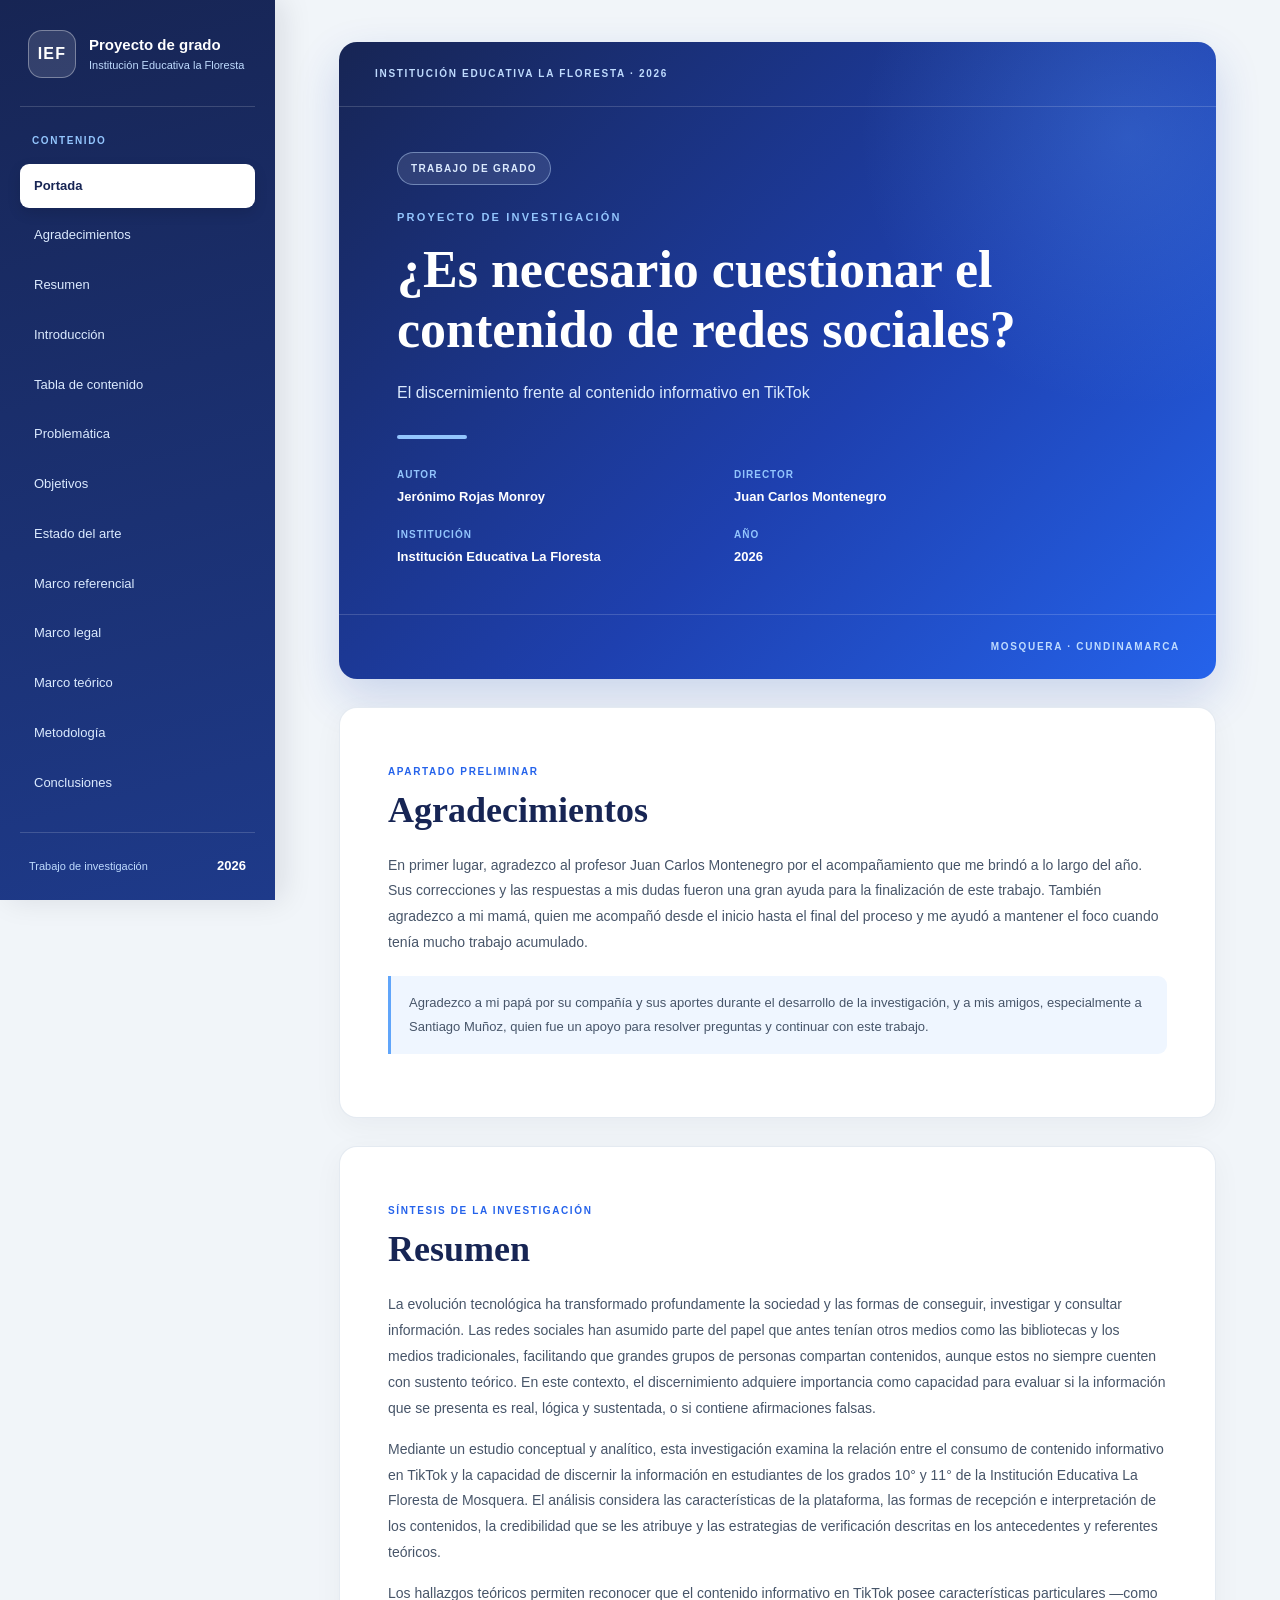
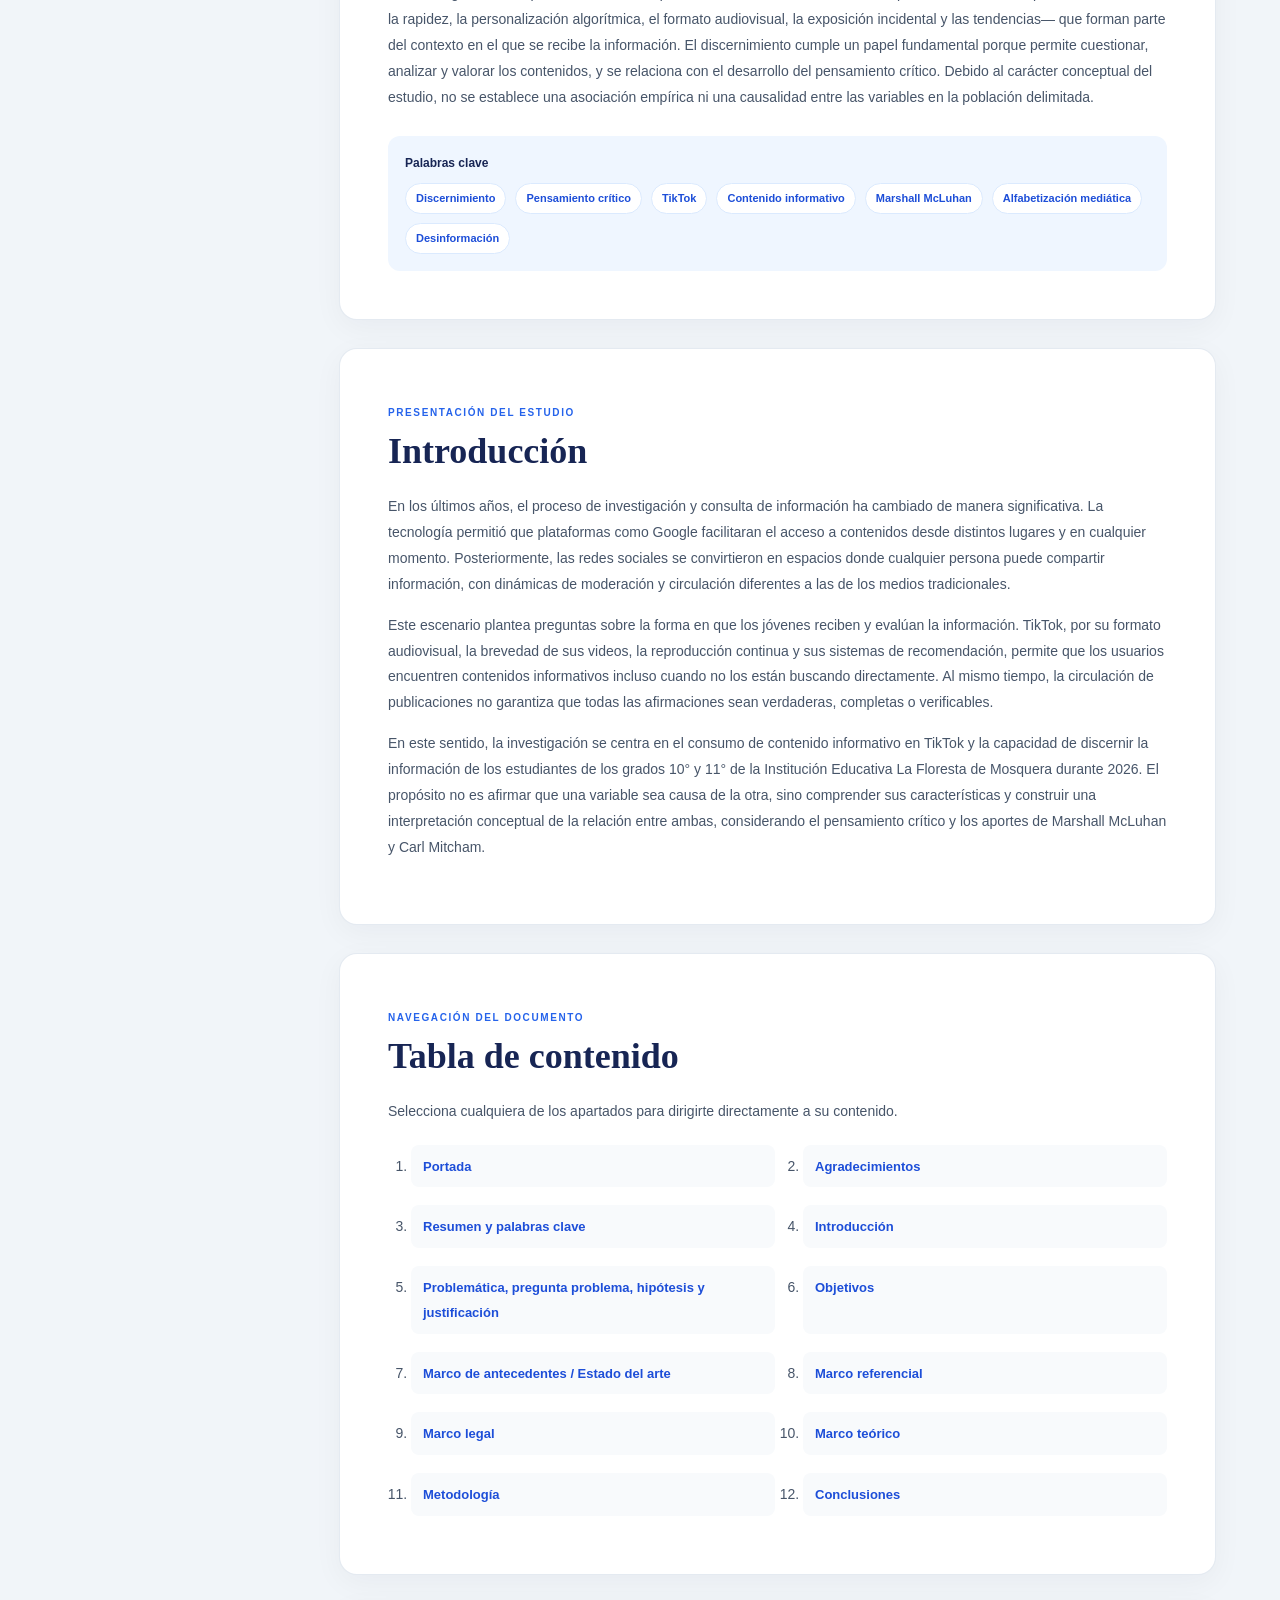
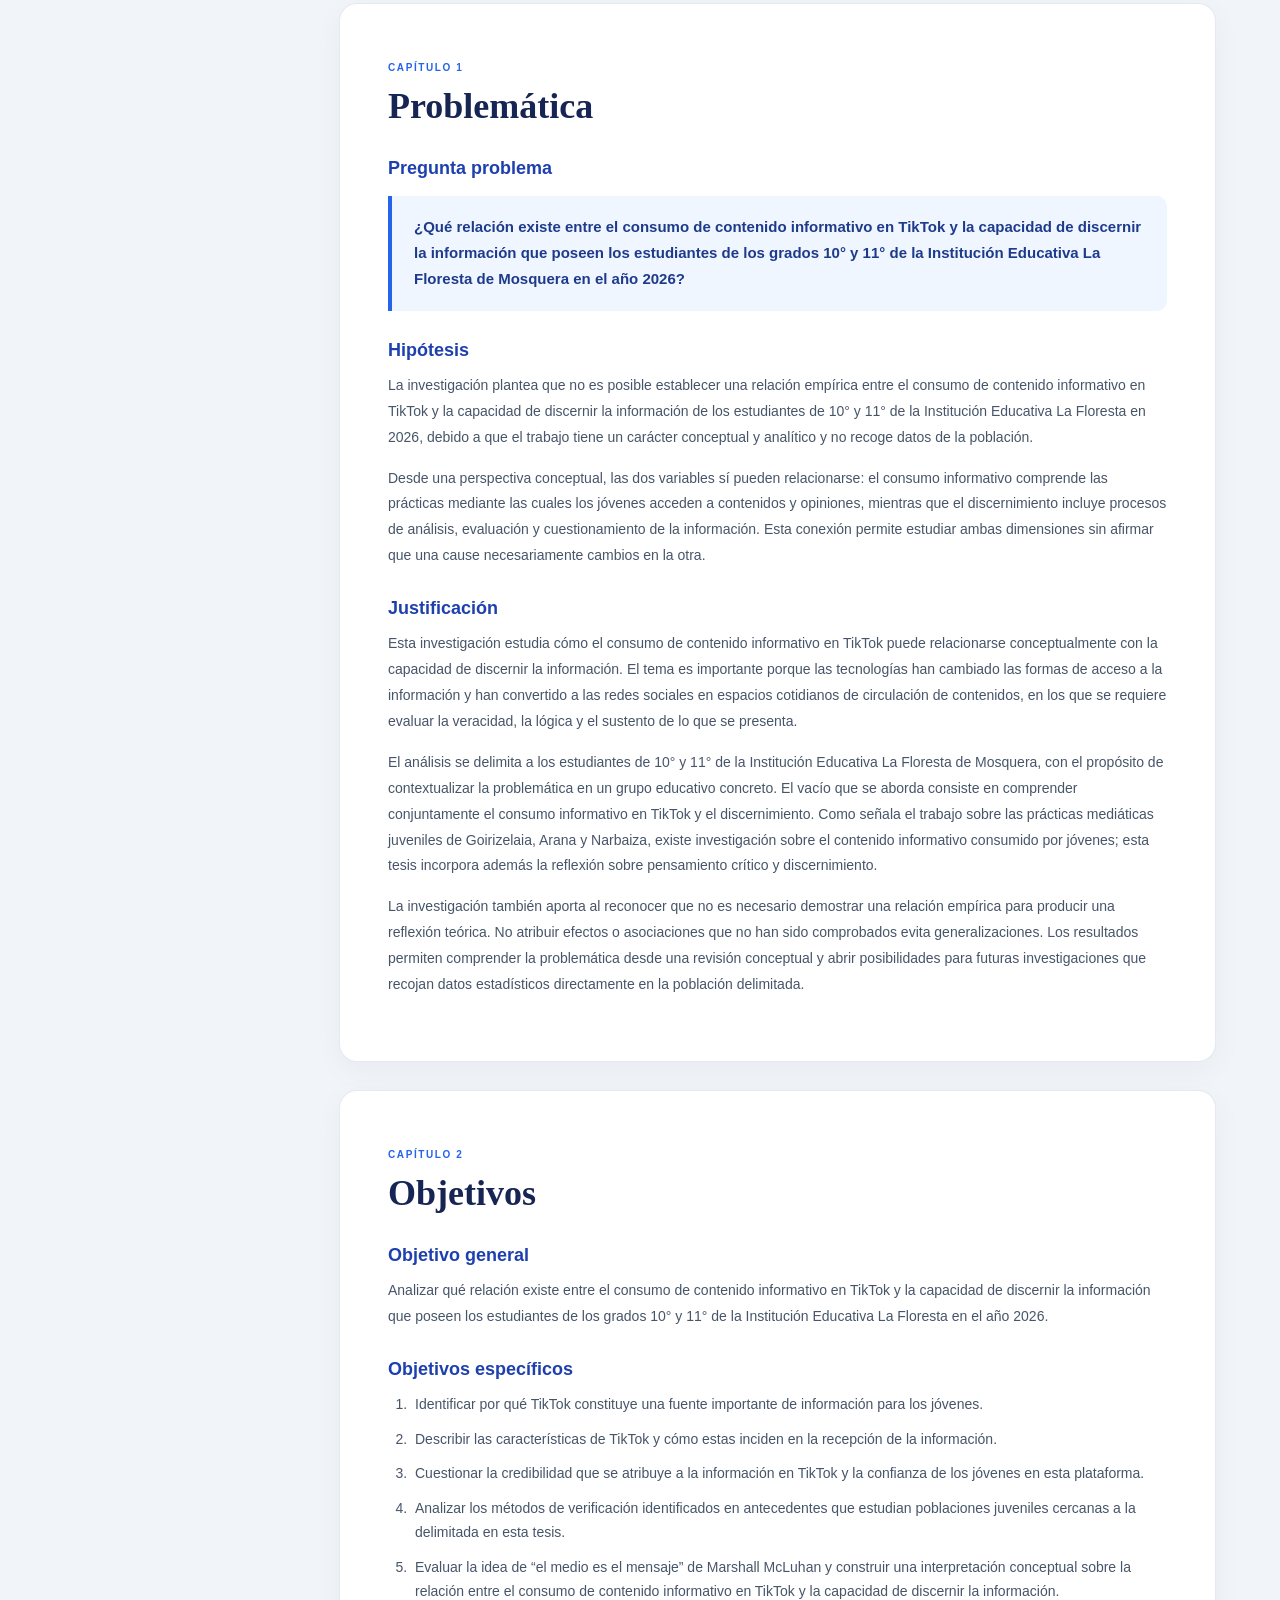
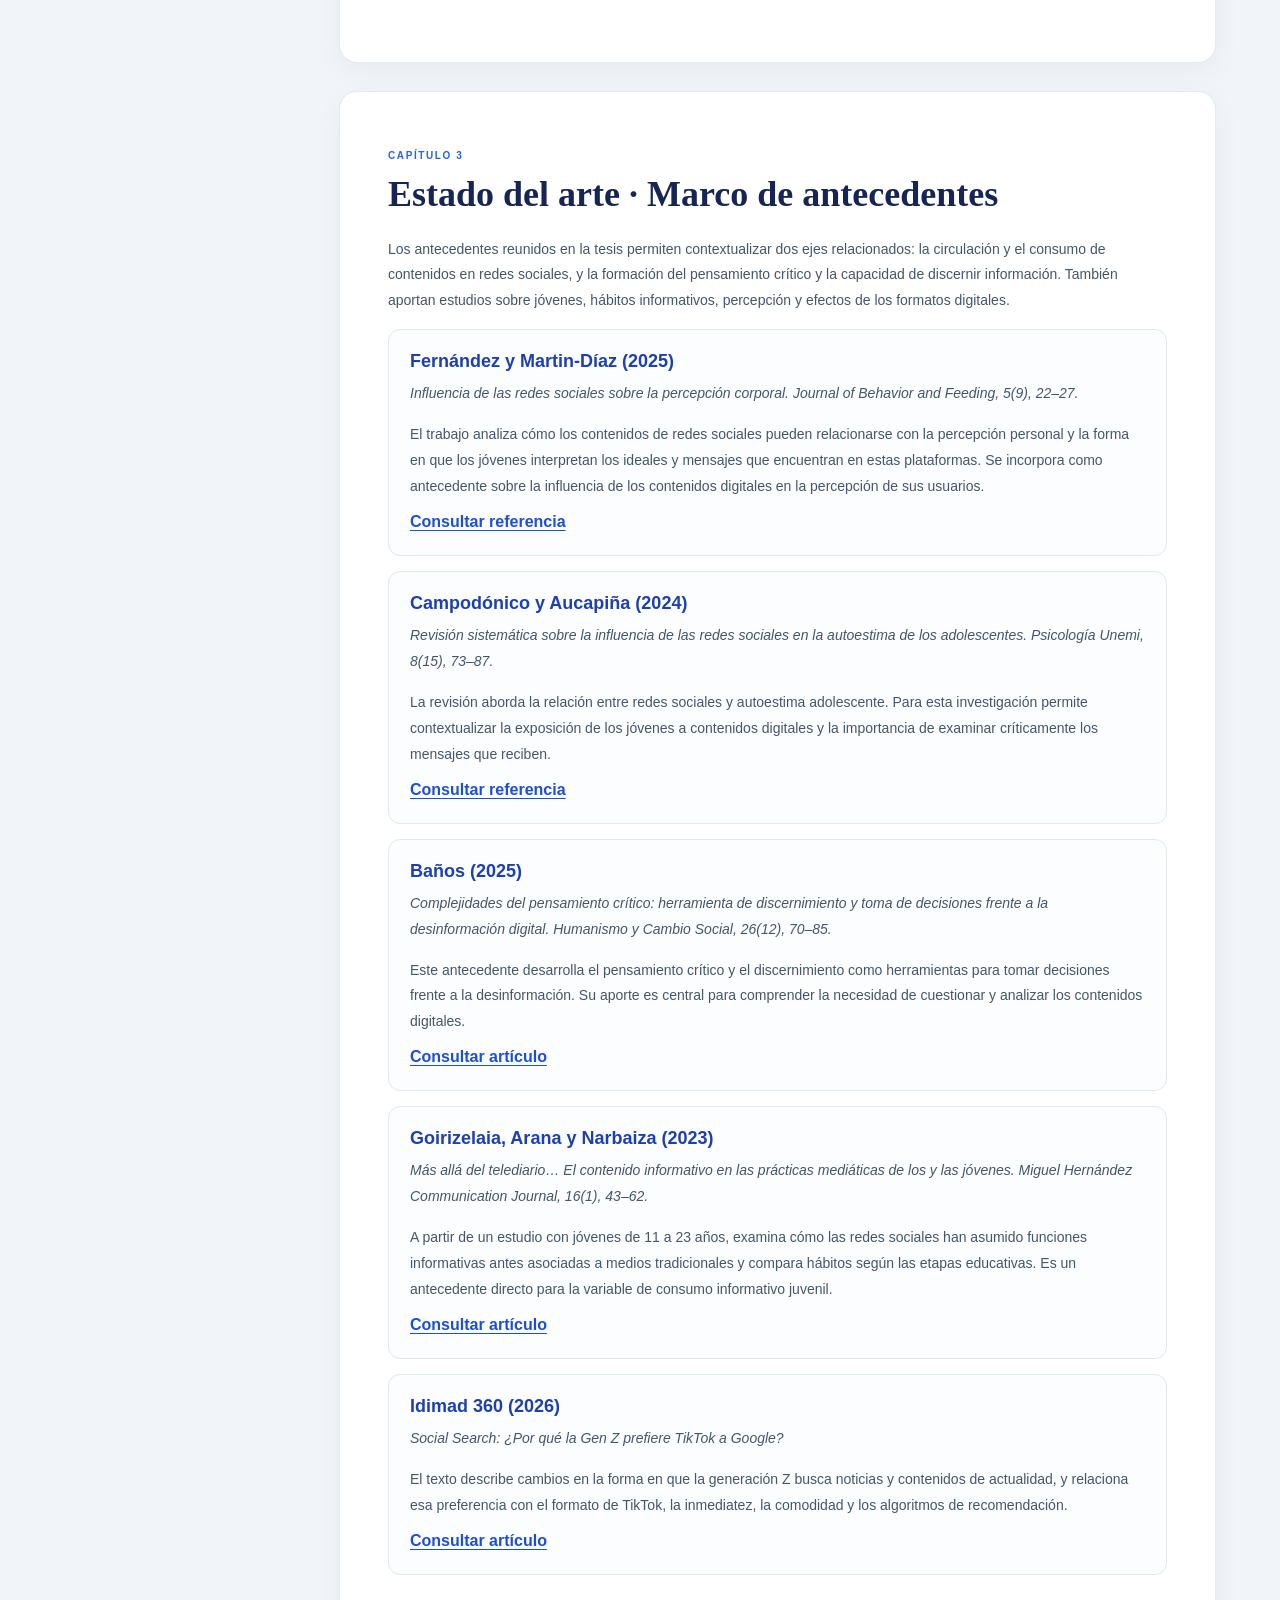
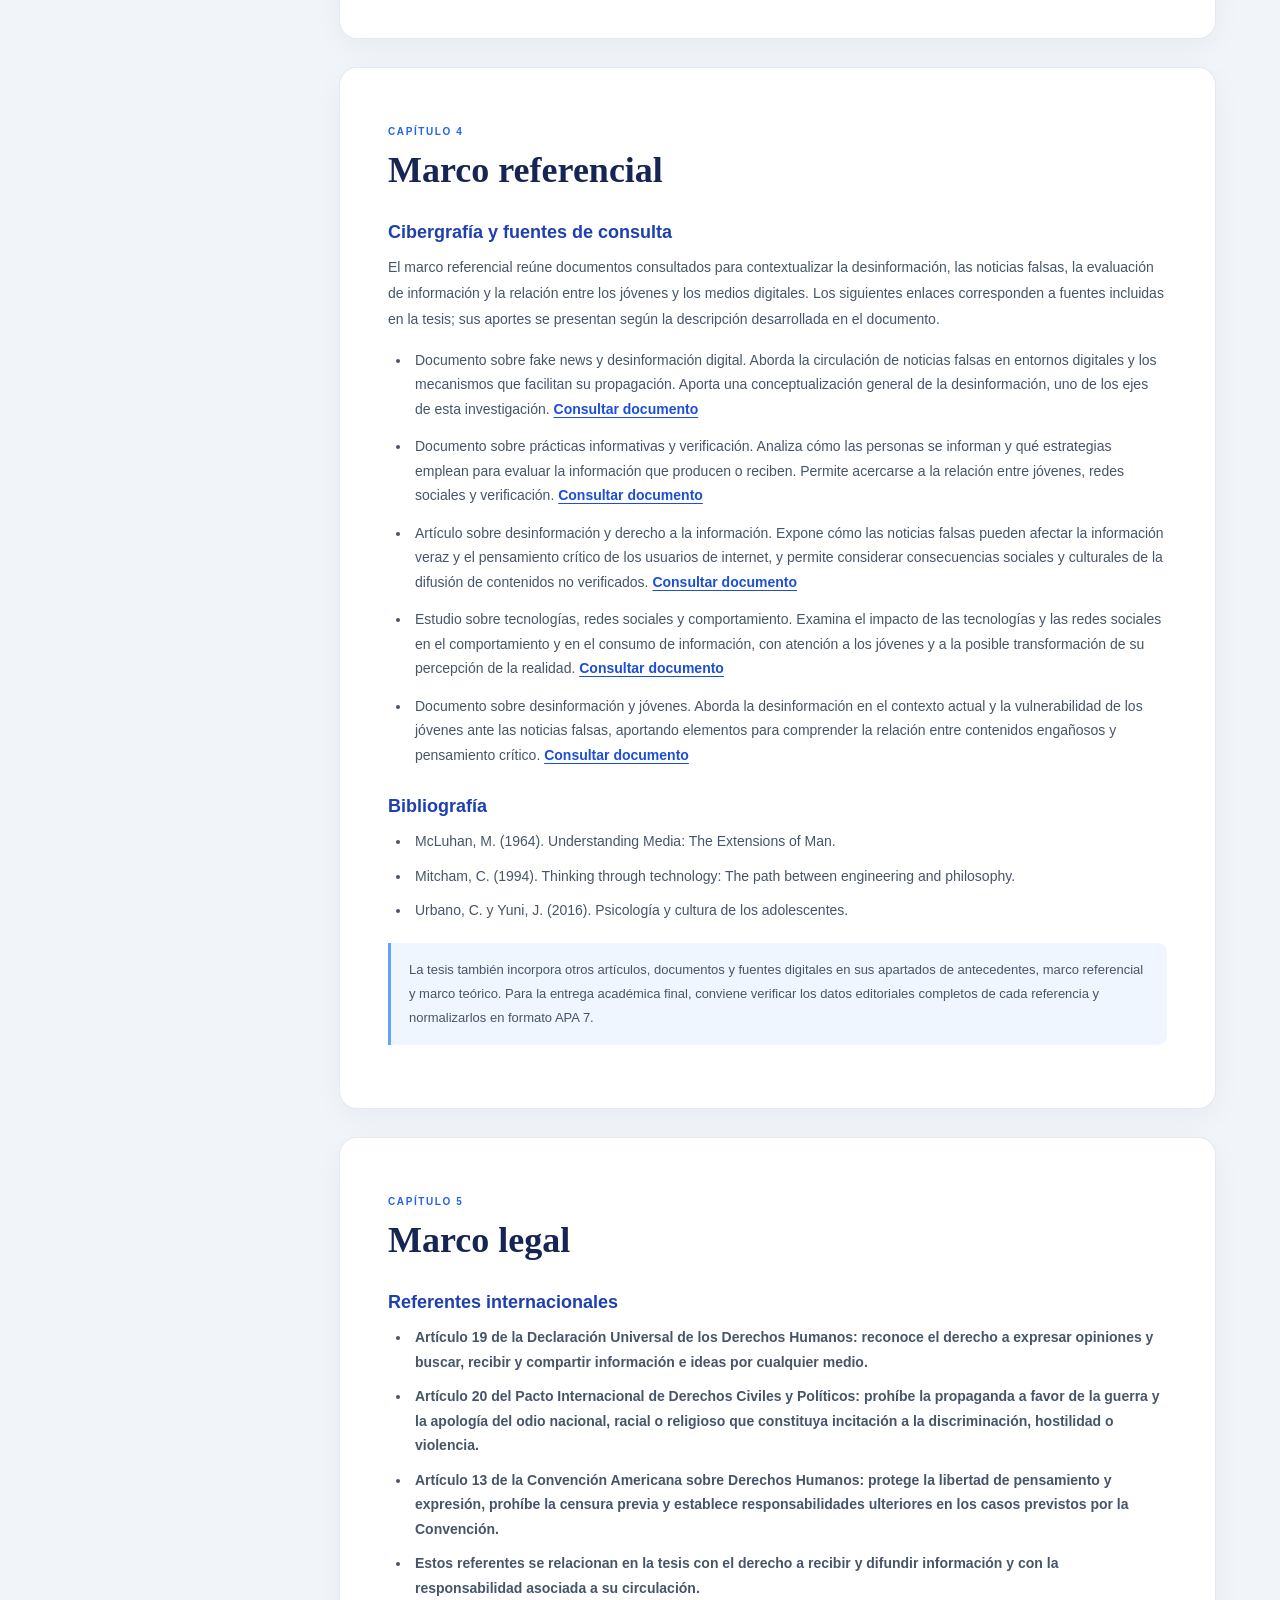
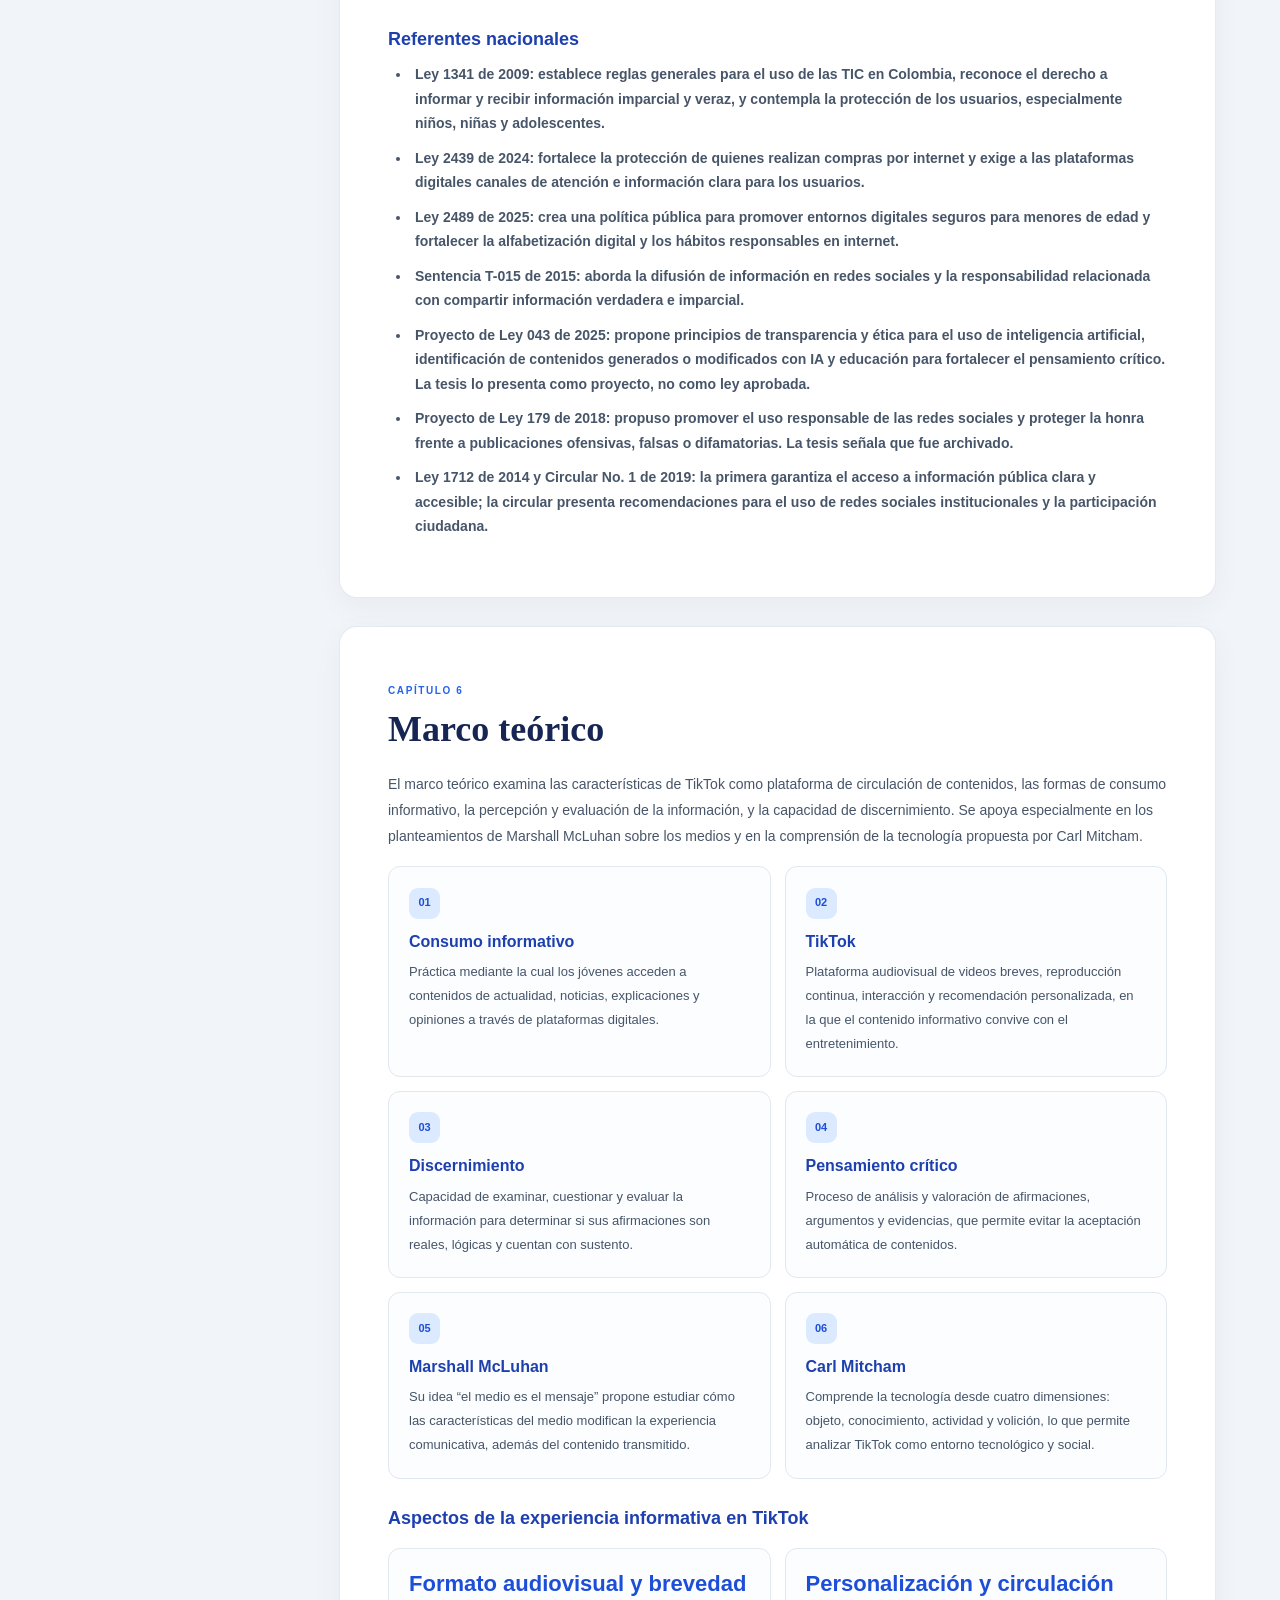
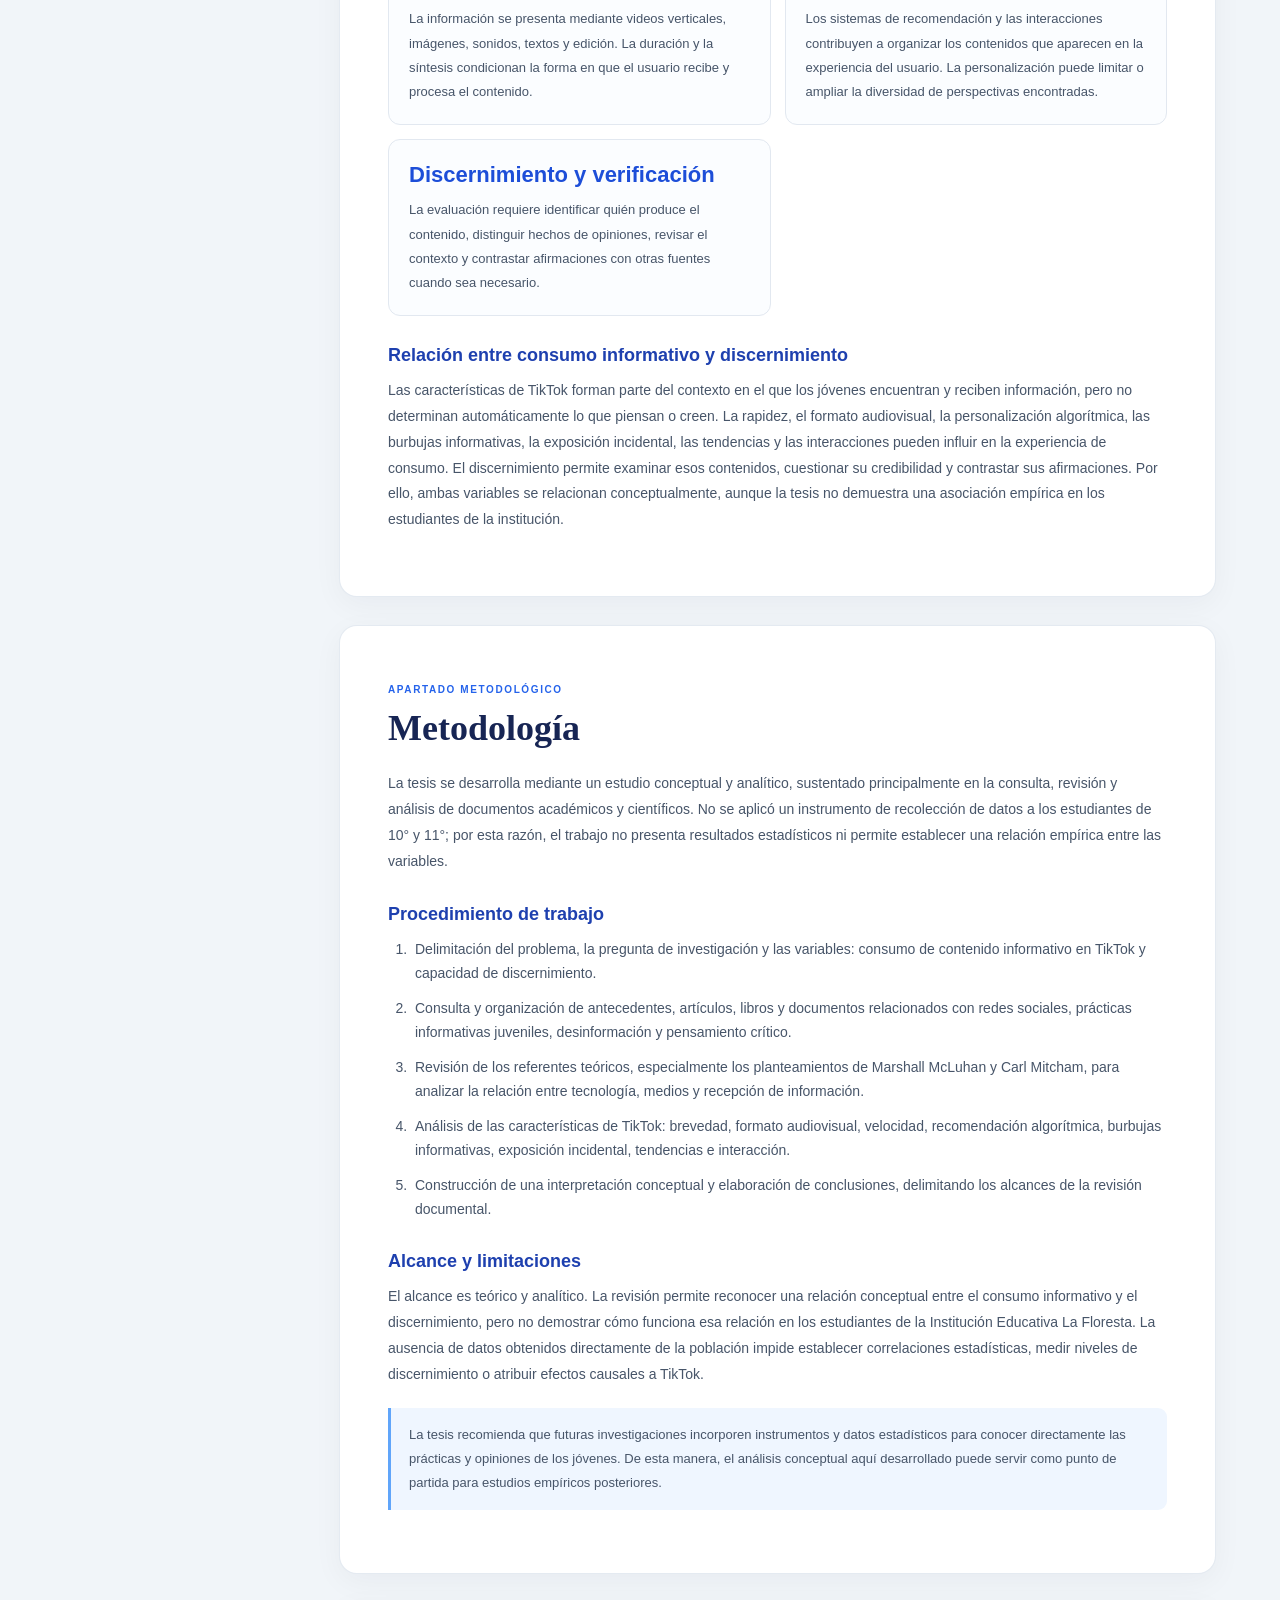
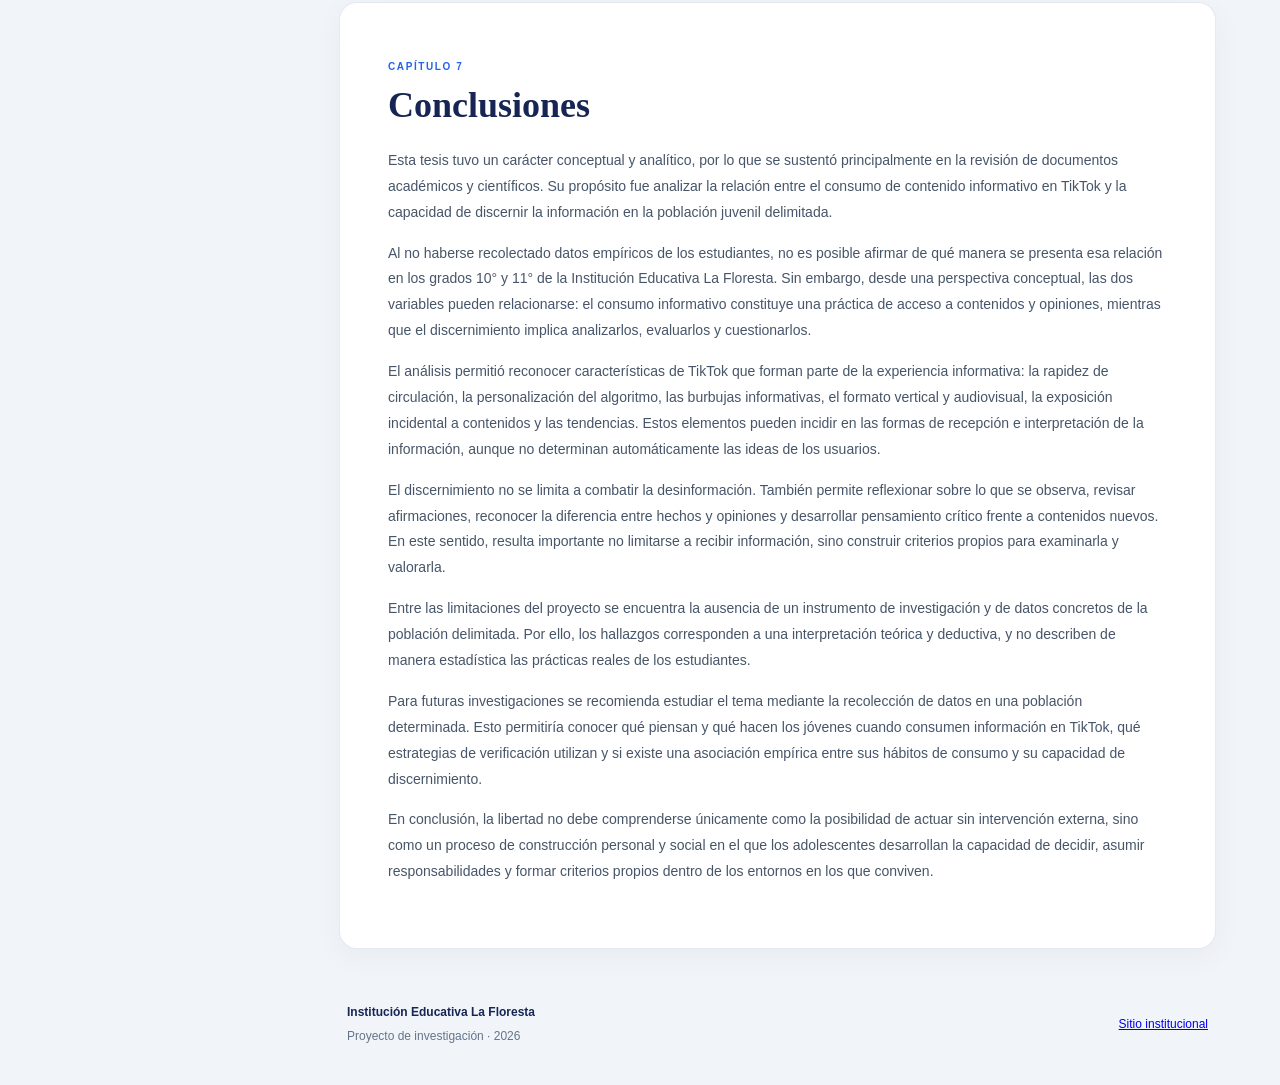
==== commit 395106c5: "Update index.html" ====
--- a/index.html
+++ b/index.html
@@ -6,7 +6,7 @@
 <meta content="width=device-width, initial-scale=1.0" name="viewport"/>
 <meta content="Investigación sobre el consumo de contenido informativo en TikTok y la capacidad de discernimiento de estudiantes de 10° y 11° de la Institución Educativa La Floresta de Mosquera." name="description"/>
 <title>Discernimiento frente al contenido informativo en TikTok | Proyecto de investigación</title>
-<link href="css/styles.css" rel="stylesheet"/>
+<link href="css/tesis.css" rel="stylesheet"/>
 </head>
 <body>
 <button aria-expanded="false" aria-label="Abrir menú" class="menu-toggle" id="menuToggle">☰</button>
--- a/css/tesis.css
+++ b/css/tesis.css
@@ -0,0 +1,619 @@
+@import url('https://fonts.googleapis.com/css2?family=DM+Sans:wght@400;500;600;700;800&family=Playfair+Display:wght@600;700;800&display=swap');
+
+:root {
+    --navy: #172554;
+    --blue: #2563eb;
+    --blue-dark: #1d4ed8;
+    --ink: #243047;
+    --muted: #64748b;
+    --paper: #ffffff;
+    --background: #f1f5f9;
+    --line: #e2e8f0;
+    --soft-blue: #eff6ff;
+    --sidebar-width: 275px;
+}
+
+* {
+    margin: 0;
+    padding: 0;
+    box-sizing: border-box;
+}
+
+html {
+    scroll-behavior: smooth;
+    scroll-padding-top: 28px;
+}
+
+body {
+    min-height: 100vh;
+    background: var(--background);
+    color: var(--ink);
+    font-family: 'DM Sans', Arial, sans-serif;
+    line-height: 1.75;
+}
+
+/* Barra lateral */
+.sidebar {
+    position: fixed;
+    inset: 0 auto 0 0;
+    z-index: 1000;
+    display: flex;
+    flex-direction: column;
+    width: var(--sidebar-width);
+    height: 100vh;
+    padding: 30px 20px 22px;
+    overflow-y: auto;
+    color: #eaf1ff;
+    background: linear-gradient(165deg, #172554 0%, #1e3a8a 100%);
+    box-shadow: 8px 0 28px rgba(15, 23, 42, .10);
+}
+
+.brand {
+    display: flex;
+    align-items: center;
+    gap: 13px;
+    padding: 0 8px 28px;
+    border-bottom: 1px solid rgba(255,255,255,.16);
+}
+
+.brand-mark {
+    display: grid;
+    flex: 0 0 48px;
+    width: 48px;
+    height: 48px;
+    place-items: center;
+    border: 1px solid rgba(255,255,255,.35);
+    border-radius: 14px;
+    color: #fff;
+    background: rgba(255,255,255,.12);
+    font-weight: 800;
+    letter-spacing: .08em;
+}
+
+.brand h2 {
+    color: #fff;
+    font-size: 15px;
+    line-height: 1.3;
+}
+
+.brand p {
+    margin-top: 4px;
+    color: #bfdbfe;
+    font-size: 11px;
+    line-height: 1.4;
+}
+
+.menu {
+    display: flex;
+    flex-direction: column;
+    gap: 5px;
+    padding-top: 25px;
+}
+
+.menu-label {
+    padding: 0 12px 9px;
+    color: #93c5fd;
+    font-size: 10px;
+    font-weight: 800;
+    letter-spacing: .16em;
+}
+
+.nav-btn {
+    display: block;
+    padding: 10px 13px;
+    border: 1px solid transparent;
+    border-radius: 9px;
+    color: #dbeafe;
+    font-size: 13px;
+    font-weight: 500;
+    text-decoration: none;
+    transition: background .2s ease, color .2s ease, transform .2s ease;
+}
+
+.nav-btn:hover {
+    color: #fff;
+    background: rgba(255,255,255,.10);
+    transform: translateX(3px);
+}
+
+.nav-btn.active {
+    color: var(--navy);
+    background: #fff;
+    font-weight: 700;
+    box-shadow: 0 5px 14px rgba(0,0,0,.12);
+}
+
+.sidebar-bottom {
+    display: flex;
+    justify-content: space-between;
+    align-items: center;
+    gap: 8px;
+    margin-top: auto;
+    padding: 22px 9px 0;
+    border-top: 1px solid rgba(255,255,255,.16);
+    color: #bfdbfe;
+    font-size: 11px;
+}
+
+.sidebar-bottom strong {
+    color: #fff;
+    font-size: 13px;
+}
+
+/* Contenido principal */
+.main-content {
+    width: min(100% - var(--sidebar-width), 1180px);
+    margin-left: var(--sidebar-width);
+    padding: 42px clamp(22px, 5vw, 68px) 28px;
+}
+
+.content-card {
+    position: relative;
+    margin: 0 auto 28px;
+    padding: clamp(25px, 4vw, 48px);
+    border: 1px solid rgba(226,232,240,.9);
+    border-radius: 18px;
+    background: var(--paper);
+    box-shadow: 0 8px 30px rgba(15,23,42,.045);
+    scroll-margin-top: 28px;
+}
+
+.content-card h2 {
+    margin: 4px 0 20px;
+    color: var(--navy);
+    font-family: 'Playfair Display', Georgia, serif;
+    font-size: clamp(27px, 3vw, 36px);
+    line-height: 1.25;
+}
+
+.content-card h3 {
+    margin: 27px 0 10px;
+    color: #1e40af;
+    font-size: 18px;
+    line-height: 1.4;
+}
+
+.content-card h4 {
+    color: var(--navy);
+    font-size: 15px;
+    line-height: 1.4;
+}
+
+.content-card p {
+    margin: 0 0 15px;
+    color: #475569;
+    font-size: 14px;
+    line-height: 1.85;
+}
+
+.content-card ul,
+.content-card ol {
+    padding-left: 23px;
+    color: #475569;
+    font-size: 14px;
+}
+
+.content-card li {
+    margin-bottom: 10px;
+    padding-left: 4px;
+}
+
+.content-card a {
+    color: var(--blue-dark);
+    font-weight: 600;
+    text-decoration-thickness: 1px;
+    text-underline-offset: 3px;
+}
+
+.content-card a:hover {
+    color: #1e3a8a;
+}
+
+.section-kicker {
+    display: inline-block;
+    color: var(--blue);
+    font-size: 10px;
+    font-weight: 800;
+    letter-spacing: .16em;
+}
+
+/* Portada */
+.cover-card {
+    display: flex;
+    min-height: 610px;
+    flex-direction: column;
+    justify-content: space-between;
+    overflow: hidden;
+    padding: 0;
+    border: 0;
+    color: #fff;
+    background:
+        radial-gradient(circle at 90% 15%, rgba(96,165,250,.25), transparent 28%),
+        linear-gradient(135deg, #172554 0%, #1e40af 58%, #2563eb 100%);
+    box-shadow: 0 18px 45px rgba(30,64,175,.18);
+}
+
+.cover-topline,
+.cover-bottom {
+    padding: 23px 36px;
+    color: #bfdbfe;
+    font-size: 10px;
+    font-weight: 800;
+    letter-spacing: .17em;
+}
+
+.cover-topline {
+    border-bottom: 1px solid rgba(255,255,255,.16);
+}
+
+.cover-bottom {
+    border-top: 1px solid rgba(255,255,255,.16);
+    text-align: right;
+}
+
+.cover-content {
+    max-width: 760px;
+    padding: 45px clamp(28px, 5vw, 58px);
+}
+
+.badge {
+    display: inline-block;
+    margin-bottom: 22px;
+    padding: 7px 13px;
+    border: 1px solid rgba(191,219,254,.45);
+    border-radius: 30px;
+    color: #dbeafe;
+    background: rgba(255,255,255,.10);
+    font-size: 10px;
+    font-weight: 800;
+    letter-spacing: .13em;
+}
+
+.cover-content .eyebrow {
+    margin-bottom: 13px;
+    color: #93c5fd;
+    font-size: 11px;
+    font-weight: 800;
+    letter-spacing: .2em;
+}
+
+.cover-content h1 {
+    max-width: 730px;
+    margin-bottom: 18px;
+    color: #fff;
+    font-family: 'Playfair Display', Georgia, serif;
+    font-size: clamp(31px, 4.3vw, 52px);
+    line-height: 1.15;
+}
+
+.cover-subtitle {
+    max-width: 650px;
+    color: #dbeafe !important;
+    font-size: 16px !important;
+}
+
+.cover-rule {
+    width: 70px;
+    height: 4px;
+    margin: 27px 0;
+    border-radius: 5px;
+    background: #93c5fd;
+}
+
+.cover-meta {
+    display: grid;
+    grid-template-columns: repeat(2, minmax(0, 1fr));
+    gap: 17px 30px;
+    max-width: 650px;
+}
+
+.cover-meta div {
+    display: flex;
+    flex-direction: column;
+    gap: 3px;
+}
+
+.cover-meta span {
+    color: #93c5fd;
+    font-size: 10px;
+    font-weight: 700;
+    letter-spacing: .1em;
+    text-transform: uppercase;
+}
+
+.cover-meta strong {
+    color: #fff;
+    font-size: 13px;
+}
+
+/* Elementos de contenido */
+.keywords {
+    display: flex;
+    flex-wrap: wrap;
+    align-items: center;
+    gap: 9px;
+    margin-top: 25px;
+    padding: 17px;
+    border-radius: 12px;
+    background: var(--soft-blue);
+}
+
+.keywords strong {
+    width: 100%;
+    color: var(--navy);
+    font-size: 12px;
+}
+
+.keywords span {
+    padding: 5px 10px;
+    border: 1px solid #dbeafe;
+    border-radius: 20px;
+    color: #1d4ed8;
+    background: #fff;
+    font-size: 11px;
+    font-weight: 600;
+}
+
+.toc-list {
+    display: grid;
+    grid-template-columns: repeat(2, minmax(0, 1fr));
+    gap: 8px 28px;
+    margin-top: 20px;
+}
+
+.toc-list li {
+    padding: 9px 12px;
+    border-radius: 8px;
+    background: #f8fafc;
+}
+
+.toc-list a {
+    font-size: 13px;
+    text-decoration: none;
+}
+
+blockquote {
+    margin: 15px 0 22px;
+    padding: 18px 22px;
+    border-left: 4px solid var(--blue);
+    border-radius: 0 10px 10px 0;
+    color: #1e3a8a;
+    background: var(--soft-blue);
+    font-size: 15px;
+    font-weight: 600;
+}
+
+.reference-item {
+    margin: 15px 0;
+    padding: 19px 21px;
+    border: 1px solid var(--line);
+    border-radius: 12px;
+    background: #fbfdff;
+}
+
+.reference-item h3 {
+    margin: 0 0 7px;
+}
+
+.reference-item p:last-of-type {
+    margin-bottom: 8px;
+}
+
+.source-list li {
+    margin-bottom: 13px;
+}
+
+.note {
+    margin-top: 20px !important;
+    padding: 15px 18px;
+    border-left: 3px solid #60a5fa;
+    border-radius: 0 9px 9px 0;
+    background: #eff6ff;
+    font-size: 13px !important;
+}
+
+.concept-grid,
+.dimension-grid {
+    display: grid;
+    grid-template-columns: repeat(2, minmax(0, 1fr));
+    gap: 14px;
+    margin: 17px 0 25px;
+}
+
+.concept-box,
+.dimension-grid article {
+    padding: 20px;
+    border: 1px solid var(--line);
+    border-radius: 12px;
+    background: #fbfdff;
+    transition: transform .2s ease, box-shadow .2s ease;
+}
+
+.concept-box:hover,
+.dimension-grid article:hover {
+    transform: translateY(-3px);
+    box-shadow: 0 9px 22px rgba(15,23,42,.07);
+}
+
+.concept-box > span {
+    display: inline-grid;
+    width: 31px;
+    height: 31px;
+    margin-bottom: 12px;
+    place-items: center;
+    border-radius: 9px;
+    color: #1d4ed8;
+    background: #dbeafe;
+    font-size: 11px;
+    font-weight: 800;
+}
+
+.concept-box h3 {
+    margin: 0 0 7px;
+    font-size: 16px;
+}
+
+.concept-box p,
+.dimension-grid article p {
+    margin: 0;
+    font-size: 13px;
+}
+
+.dimension-grid article h4 {
+    margin-bottom: 8px;
+    color: #1d4ed8;
+    font-size: 22px;
+}
+
+.site-footer {
+    display: flex;
+    justify-content: space-between;
+    align-items: center;
+    gap: 20px;
+    padding: 25px 8px 10px;
+    color: var(--muted);
+    font-size: 12px;
+}
+
+.site-footer strong {
+    color: var(--navy);
+}
+
+.site-footer p {
+    margin-top: 3px;
+}
+
+/* Botones flotantes y navegación móvil */
+.menu-toggle {
+    display: none;
+    position: fixed;
+    top: 15px;
+    left: 15px;
+    z-index: 1100;
+    width: 45px;
+    height: 45px;
+    border: 0;
+    border-radius: 12px;
+    color: #fff;
+    background: var(--navy);
+    box-shadow: 0 5px 18px rgba(15,23,42,.2);
+    font-size: 22px;
+    cursor: pointer;
+}
+
+.back-to-top {
+    position: fixed;
+    right: 25px;
+    bottom: 25px;
+    z-index: 900;
+    display: grid;
+    width: 46px;
+    height: 46px;
+    place-items: center;
+    border: 0;
+    border-radius: 14px;
+    color: #fff;
+    background: var(--blue);
+    box-shadow: 0 7px 20px rgba(37,99,235,.25);
+    font-size: 23px;
+    cursor: pointer;
+    opacity: 0;
+    pointer-events: none;
+    transform: translateY(10px);
+    transition: opacity .2s ease, transform .2s ease, background .2s ease;
+}
+
+.back-to-top.visible {
+    opacity: 1;
+    pointer-events: auto;
+    transform: translateY(0);
+}
+
+.back-to-top:hover {
+    background: var(--blue-dark);
+}
+
+/* Adaptación a pantallas pequeñas */
+@media (max-width: 900px) {
+    :root {
+        --sidebar-width: 250px;
+    }
+
+    .main-content {
+        padding: 30px 22px;
+    }
+
+    .cover-card {
+        min-height: 560px;
+    }
+}
+
+@media (max-width: 700px) {
+    .menu-toggle {
+        display: grid;
+        place-items: center;
+    }
+
+    .sidebar {
+        width: min(290px, 86vw);
+        padding-top: 78px;
+        transform: translateX(-105%);
+        transition: transform .25s ease;
+    }
+
+    .sidebar.open {
+        transform: translateX(0);
+    }
+
+    .main-content {
+        width: 100%;
+        margin-left: 0;
+        padding: 78px 15px 20px;
+    }
+
+    .content-card {
+        margin-bottom: 17px;
+        padding: 25px 20px;
+        border-radius: 14px;
+    }
+
+    .cover-card {
+        min-height: 590px;
+    }
+
+    .cover-topline,
+    .cover-bottom {
+        padding: 18px 22px;
+        font-size: 9px;
+    }
+
+    .cover-content {
+        padding: 35px 23px;
+    }
+
+    .cover-content h1 {
+        font-size: clamp(29px, 9vw, 40px);
+    }
+
+    .cover-meta,
+    .concept-grid,
+    .dimension-grid,
+    .toc-list {
+        grid-template-columns: 1fr;
+    }
+
+    .site-footer {
+        align-items: flex-start;
+        flex-direction: column;
+        padding: 20px 5px;
+    }
+}
+
+@media (prefers-reduced-motion: reduce) {
+    *,
+    *::before,
+    *::after {
+        scroll-behavior: auto !important;
+        transition-duration: .01ms !important;
+        animation-duration: .01ms !important;
+    } 
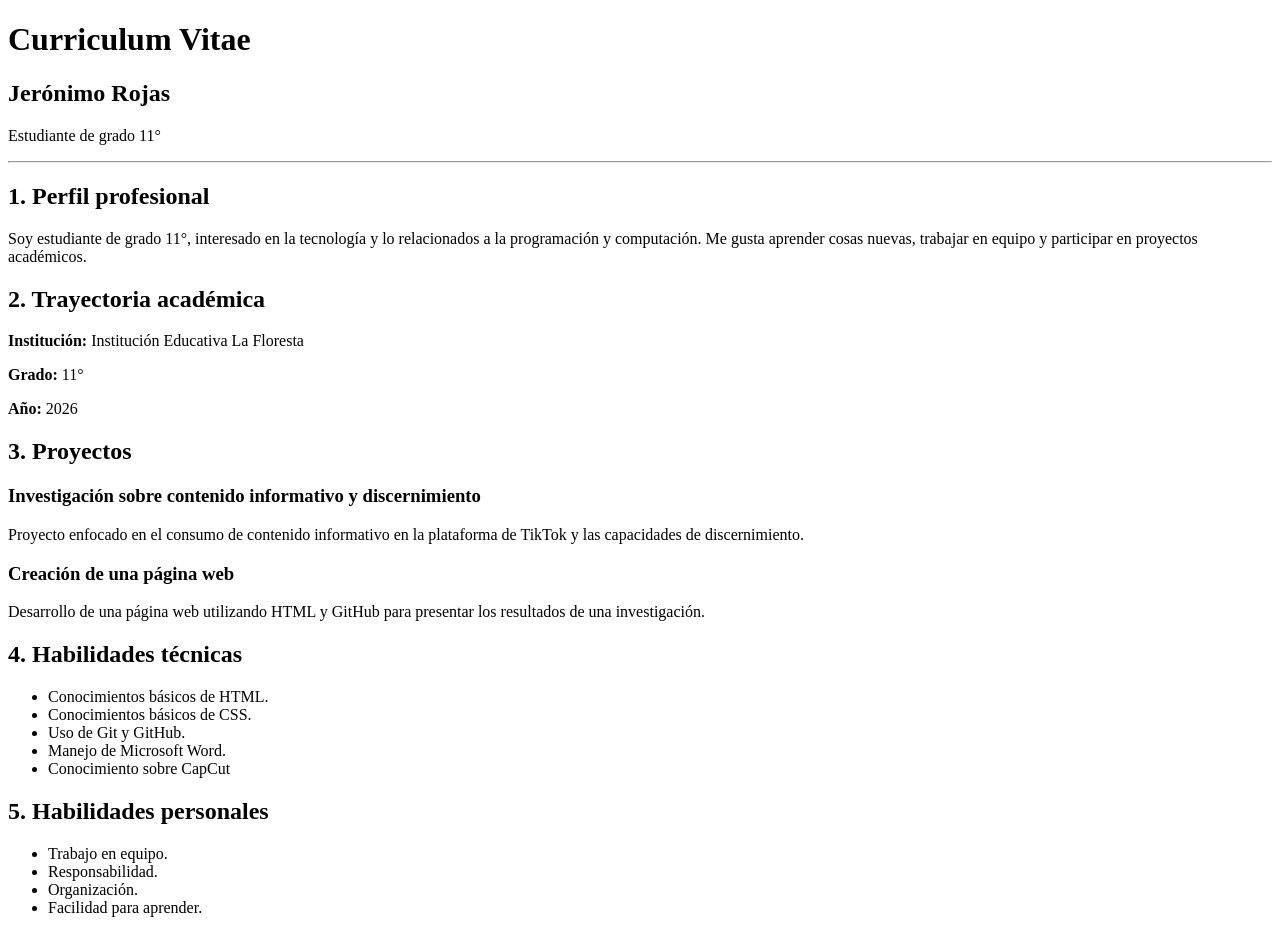
==== commit 221d4830: "Add files via upload" ====
--- a/index.html
+++ b/index.html
@@ -1,262 +1,60 @@
-<!DOCTYPE html>
-
-<html lang="es">
-<head>
-<meta charset="utf-8"/>
-<meta content="width=device-width, initial-scale=1.0" name="viewport"/>
-<meta content="Investigación sobre el consumo de contenido informativo en TikTok y la capacidad de discernimiento de estudiantes de 10° y 11° de la Institución Educativa La Floresta de Mosquera." name="description"/>
-<title>Discernimiento frente al contenido informativo en TikTok | Proyecto de investigación</title>
-<link href="css/tesis.css" rel="stylesheet"/>
-</head>
-<body>
-<button aria-expanded="false" aria-label="Abrir menú" class="menu-toggle" id="menuToggle">☰</button>
-<aside class="sidebar" id="sidebar">
-<div class="brand">
-<span class="brand-mark">IEF</span>
-<div>
-<h2>Proyecto de grado</h2>
-<p>Institución Educativa la Floresta</p>
-</div>
-</div>
-<nav aria-label="Navegación principal" class="menu">
-<p class="menu-label">CONTENIDO</p>
-<a class="nav-btn active" href="#portada">Portada</a>
-<a class="nav-btn" href="#agradecimientos">Agradecimientos</a>
-<a class="nav-btn" href="#resumen">Resumen</a>
-<a class="nav-btn" href="#introduccion">Introducción</a>
-<a class="nav-btn" href="#tabla-contenido">Tabla de contenido</a>
-<a class="nav-btn" href="#problematica">Problemática</a>
-<a class="nav-btn" href="#objetivos">Objetivos</a>
-<a class="nav-btn" href="#estado-arte">Estado del arte</a>
-<a class="nav-btn" href="#marco-referencial">Marco referencial</a>
-<a class="nav-btn" href="#marco-legal">Marco legal</a>
-<a class="nav-btn" href="#marco-teorico">Marco teórico</a>
-<a class="nav-btn" href="#metodologia">Metodología</a>
-<a class="nav-btn" href="#conclusiones">Conclusiones</a>
-</nav>
-<div class="sidebar-bottom">
-<span>Trabajo de investigación</span>
-<strong>2026</strong>
-</div>
-</aside>
-<main class="main-content">
-<section class="content-card cover-card" id="portada">
-<div class="cover-topline">INSTITUCIÓN EDUCATIVA LA FLORESTA · 2026</div>
-<div class="cover-content">
-<span class="badge">TRABAJO DE GRADO</span>
-<p class="eyebrow">PROYECTO DE INVESTIGACIÓN</p>
-<h1>¿Es necesario cuestionar el contenido de redes sociales?</h1>
-<p class="cover-subtitle">El discernimiento frente al contenido informativo en TikTok</p>
-<div class="cover-rule"></div>
-<div class="cover-meta">
-<div><span>Autor</span><strong>Jerónimo Rojas Monroy</strong></div>
-<div><span>Director</span><strong>Juan Carlos Montenegro</strong></div>
-<div><span>Institución</span><strong>Institución Educativa La Floresta</strong></div>
-<div><span>Año</span><strong>2026</strong></div>
-</div>
-</div>
-<div class="cover-bottom">MOSQUERA · CUNDINAMARCA</div>
-</section>
-<section class="content-card" id="agradecimientos">
-<span class="section-kicker">APARTADO PRELIMINAR</span>
-<h2>Agradecimientos</h2>
-<p>En primer lugar, agradezco al profesor Juan Carlos Montenegro por el acompañamiento que me brindó a lo largo del año. Sus correcciones y las respuestas a mis dudas fueron una gran ayuda para la finalización de este trabajo. También agradezco a mi mamá, quien me acompañó desde el inicio hasta el final del proceso y me ayudó a mantener el foco cuando tenía mucho trabajo acumulado.</p>
-<p class="note">Agradezco a mi papá por su compañía y sus aportes durante el desarrollo de la investigación, y a mis amigos, especialmente a Santiago Muñoz, quien fue un apoyo para resolver preguntas y continuar con este trabajo.</p>
-</section>
-<section class="content-card" id="resumen">
-<span class="section-kicker">SÍNTESIS DE LA INVESTIGACIÓN</span>
-<h2>Resumen</h2>
-<p>La evolución tecnológica ha transformado profundamente la sociedad y las formas de conseguir, investigar y consultar información. Las redes sociales han asumido parte del papel que antes tenían otros medios como las bibliotecas y los medios tradicionales, facilitando que grandes grupos de personas compartan contenidos, aunque estos no siempre cuenten con sustento teórico. En este contexto, el discernimiento adquiere importancia como capacidad para evaluar si la información que se presenta es real, lógica y sustentada, o si contiene afirmaciones falsas.</p>
-<p>Mediante un estudio conceptual y analítico, esta investigación examina la relación entre el consumo de contenido informativo en TikTok y la capacidad de discernir la información en estudiantes de los grados 10° y 11° de la Institución Educativa La Floresta de Mosquera. El análisis considera las características de la plataforma, las formas de recepción e interpretación de los contenidos, la credibilidad que se les atribuye y las estrategias de verificación descritas en los antecedentes y referentes teóricos.</p>
-<p>Los hallazgos teóricos permiten reconocer que el contenido informativo en TikTok posee características particulares —como la rapidez, la personalización algorítmica, el formato audiovisual, la exposición incidental y las tendencias— que forman parte del contexto en el que se recibe la información. El discernimiento cumple un papel fundamental porque permite cuestionar, analizar y valorar los contenidos, y se relaciona con el desarrollo del pensamiento crítico. Debido al carácter conceptual del estudio, no se establece una asociación empírica ni una causalidad entre las variables en la población delimitada.</p>
-<div class="keywords"><strong>Palabras clave</strong><span>Discernimiento</span><span>Pensamiento crítico</span><span>TikTok</span><span>Contenido informativo</span><span>Marshall McLuhan</span><span>Alfabetización mediática</span><span>Desinformación</span></div>
-</section>
-<section class="content-card" id="introduccion">
-<span class="section-kicker">PRESENTACIÓN DEL ESTUDIO</span>
-<h2>Introducción</h2>
-<p>En los últimos años, el proceso de investigación y consulta de información ha cambiado de manera significativa. La tecnología permitió que plataformas como Google facilitaran el acceso a contenidos desde distintos lugares y en cualquier momento. Posteriormente, las redes sociales se convirtieron en espacios donde cualquier persona puede compartir información, con dinámicas de moderación y circulación diferentes a las de los medios tradicionales.</p>
-<p>Este escenario plantea preguntas sobre la forma en que los jóvenes reciben y evalúan la información. TikTok, por su formato audiovisual, la brevedad de sus videos, la reproducción continua y sus sistemas de recomendación, permite que los usuarios encuentren contenidos informativos incluso cuando no los están buscando directamente. Al mismo tiempo, la circulación de publicaciones no garantiza que todas las afirmaciones sean verdaderas, completas o verificables.</p>
-<p>En este sentido, la investigación se centra en el consumo de contenido informativo en TikTok y la capacidad de discernir la información de los estudiantes de los grados 10° y 11° de la Institución Educativa La Floresta de Mosquera durante 2026. El propósito no es afirmar que una variable sea causa de la otra, sino comprender sus características y construir una interpretación conceptual de la relación entre ambas, considerando el pensamiento crítico y los aportes de Marshall McLuhan y Carl Mitcham.</p>
-</section>
-<section class="content-card" id="tabla-contenido">
-<span class="section-kicker">NAVEGACIÓN DEL DOCUMENTO</span>
-<h2>Tabla de contenido</h2>
-<p>Selecciona cualquiera de los apartados para dirigirte directamente a su contenido.</p>
-<ol class="toc-list">
-<li><a href="#portada">Portada</a></li>
-<li><a href="#agradecimientos">Agradecimientos</a></li>
-<li><a href="#resumen">Resumen y palabras clave</a></li>
-<li><a href="#introduccion">Introducción</a></li>
-<li><a href="#problematica">Problemática, pregunta problema, hipótesis y justificación</a></li>
-<li><a href="#objetivos">Objetivos</a></li>
-<li><a href="#estado-arte">Marco de antecedentes / Estado del arte</a></li>
-<li><a href="#marco-referencial">Marco referencial</a></li>
-<li><a href="#marco-legal">Marco legal</a></li>
-<li><a href="#marco-teorico">Marco teórico</a></li>
-<li><a href="#metodologia">Metodología</a></li>
-<li><a href="#conclusiones">Conclusiones</a></li>
-</ol>
-</section>
-<section class="content-card" id="problematica">
-<span class="section-kicker">CAPÍTULO 1</span>
-<h2>Problemática</h2>
-<h3>Pregunta problema</h3>
-<blockquote>¿Qué relación existe entre el consumo de contenido informativo en TikTok y la capacidad de discernir la información que poseen los estudiantes de los grados 10° y 11° de la Institución Educativa La Floresta de Mosquera en el año 2026?</blockquote>
-<h3>Hipótesis</h3>
-<p>La investigación plantea que no es posible establecer una relación empírica entre el consumo de contenido informativo en TikTok y la capacidad de discernir la información de los estudiantes de 10° y 11° de la Institución Educativa La Floresta en 2026, debido a que el trabajo tiene un carácter conceptual y analítico y no recoge datos de la población.</p>
-<p>Desde una perspectiva conceptual, las dos variables sí pueden relacionarse: el consumo informativo comprende las prácticas mediante las cuales los jóvenes acceden a contenidos y opiniones, mientras que el discernimiento incluye procesos de análisis, evaluación y cuestionamiento de la información. Esta conexión permite estudiar ambas dimensiones sin afirmar que una cause necesariamente cambios en la otra.</p>
-<h3>Justificación</h3>
-<p>Esta investigación estudia cómo el consumo de contenido informativo en TikTok puede relacionarse conceptualmente con la capacidad de discernir la información. El tema es importante porque las tecnologías han cambiado las formas de acceso a la información y han convertido a las redes sociales en espacios cotidianos de circulación de contenidos, en los que se requiere evaluar la veracidad, la lógica y el sustento de lo que se presenta.</p>
-<p>El análisis se delimita a los estudiantes de 10° y 11° de la Institución Educativa La Floresta de Mosquera, con el propósito de contextualizar la problemática en un grupo educativo concreto. El vacío que se aborda consiste en comprender conjuntamente el consumo informativo en TikTok y el discernimiento. Como señala el trabajo sobre las prácticas mediáticas juveniles de Goirizelaia, Arana y Narbaiza, existe investigación sobre el contenido informativo consumido por jóvenes; esta tesis incorpora además la reflexión sobre pensamiento crítico y discernimiento.</p>
-<p>La investigación también aporta al reconocer que no es necesario demostrar una relación empírica para producir una reflexión teórica. No atribuir efectos o asociaciones que no han sido comprobados evita generalizaciones. Los resultados permiten comprender la problemática desde una revisión conceptual y abrir posibilidades para futuras investigaciones que recojan datos estadísticos directamente en la población delimitada.</p>
-</section>
-<section class="content-card" id="objetivos">
-<span class="section-kicker">CAPÍTULO 2</span>
-<h2>Objetivos</h2>
-<h3>Objetivo general</h3>
-<p>Analizar qué relación existe entre el consumo de contenido informativo en TikTok y la capacidad de discernir la información que poseen los estudiantes de los grados 10° y 11° de la Institución Educativa La Floresta en el año 2026.</p>
-<h3>Objetivos específicos</h3>
-<ol>
-<li>Identificar por qué TikTok constituye una fuente importante de información para los jóvenes.</li>
-<li>Describir las características de TikTok y cómo estas inciden en la recepción de la información.</li>
-<li>Cuestionar la credibilidad que se atribuye a la información en TikTok y la confianza de los jóvenes en esta plataforma.</li>
-<li>Analizar los métodos de verificación identificados en antecedentes que estudian poblaciones juveniles cercanas a la delimitada en esta tesis.</li>
-<li>Evaluar la idea de “el medio es el mensaje” de Marshall McLuhan y construir una interpretación conceptual sobre la relación entre el consumo de contenido informativo en TikTok y la capacidad de discernir la información.</li>
-</ol>
-</section>
-<section class="content-card" id="estado-arte">
-<span class="section-kicker">CAPÍTULO 3</span>
-<h2>Estado del arte · Marco de antecedentes</h2>
-<p>Los antecedentes reunidos en la tesis permiten contextualizar dos ejes relacionados: la circulación y el consumo de contenidos en redes sociales, y la formación del pensamiento crítico y la capacidad de discernir información. También aportan estudios sobre jóvenes, hábitos informativos, percepción y efectos de los formatos digitales.</p>
-<div class="reference-item">
-<h3>Fernández y Martin-Díaz (2025)</h3>
-<p><em>Influencia de las redes sociales sobre la percepción corporal. Journal of Behavior and Feeding, 5(9), 22–27.</em></p>
-<p>El trabajo analiza cómo los contenidos de redes sociales pueden relacionarse con la percepción personal y la forma en que los jóvenes interpretan los ideales y mensajes que encuentran en estas plataformas. Se incorpora como antecedente sobre la influencia de los contenidos digitales en la percepción de sus usuarios.</p>
-<a href="#" rel="noopener" target="_blank">Consultar referencia</a>
-</div>
-<div class="reference-item">
-<h3>Campodónico y Aucapiña (2024)</h3>
-<p><em>Revisión sistemática sobre la influencia de las redes sociales en la autoestima de los adolescentes. Psicología Unemi, 8(15), 73–87.</em></p>
-<p>La revisión aborda la relación entre redes sociales y autoestima adolescente. Para esta investigación permite contextualizar la exposición de los jóvenes a contenidos digitales y la importancia de examinar críticamente los mensajes que reciben.</p>
-<a href="#" rel="noopener" target="_blank">Consultar referencia</a>
-</div>
-<div class="reference-item">
-<h3>Baños (2025)</h3>
-<p><em>Complejidades del pensamiento crítico: herramienta de discernimiento y toma de decisiones frente a la desinformación digital. Humanismo y Cambio Social, 26(12), 70–85.</em></p>
-<p>Este antecedente desarrolla el pensamiento crítico y el discernimiento como herramientas para tomar decisiones frente a la desinformación. Su aporte es central para comprender la necesidad de cuestionar y analizar los contenidos digitales.</p>
-<a href="#" rel="noopener" target="_blank">Consultar artículo</a>
-</div>
-<div class="reference-item">
-<h3>Goirizelaia, Arana y Narbaiza (2023)</h3>
-<p><em>Más allá del telediario… El contenido informativo en las prácticas mediáticas de los y las jóvenes. Miguel Hernández Communication Journal, 16(1), 43–62.</em></p>
-<p>A partir de un estudio con jóvenes de 11 a 23 años, examina cómo las redes sociales han asumido funciones informativas antes asociadas a medios tradicionales y compara hábitos según las etapas educativas. Es un antecedente directo para la variable de consumo informativo juvenil.</p>
-<a href="https://doi.org/10.21134/t3d4j757" rel="noopener" target="_blank">Consultar artículo</a>
-</div>
-<div class="reference-item">
-<h3>Idimad 360 (2026)</h3>
-<p><em>Social Search: ¿Por qué la Gen Z prefiere TikTok a Google?</em></p>
-<p>El texto describe cambios en la forma en que la generación Z busca noticias y contenidos de actualidad, y relaciona esa preferencia con el formato de TikTok, la inmediatez, la comodidad y los algoritmos de recomendación.</p>
-<a href="https://idimad360.com/social-search-tiktok-vs-google/" rel="noopener" target="_blank">Consultar artículo</a>
-</div>
-</section>
-<section class="content-card" id="marco-referencial">
-<span class="section-kicker">CAPÍTULO 4</span>
-<h2>Marco referencial</h2>
-<h3>Cibergrafía y fuentes de consulta</h3>
-<p>El marco referencial reúne documentos consultados para contextualizar la desinformación, las noticias falsas, la evaluación de información y la relación entre los jóvenes y los medios digitales. Los siguientes enlaces corresponden a fuentes incluidas en la tesis; sus aportes se presentan según la descripción desarrollada en el documento.</p>
-<ul class="source-list">
-<li>Documento sobre fake news y desinformación digital. Aborda la circulación de noticias falsas en entornos digitales y los mecanismos que facilitan su propagación. Aporta una conceptualización general de la desinformación, uno de los ejes de esta investigación. <em></em><a href="https://www.redalyc.org/pdf/6957/695778718001.pdf" rel="noopener" target="_blank">Consultar documento</a></li>
-<li>Documento sobre prácticas informativas y verificación. Analiza cómo las personas se informan y qué estrategias emplean para evaluar la información que producen o reciben. Permite acercarse a la relación entre jóvenes, redes sociales y verificación. <em></em><a href="https://revistasdigitales.uniboyaca.edu.co/index.php/Cubun/article/view/1304/950" rel="noopener" target="_blank">Consultar documento</a></li>
-<li>Artículo sobre desinformación y derecho a la información. Expone cómo las noticias falsas pueden afectar la información veraz y el pensamiento crítico de los usuarios de internet, y permite considerar consecuencias sociales y culturales de la difusión de contenidos no verificados. <em></em><a href="https://revistas.juridicas.unam.mx/index.php/derecho-informacion/article/view/17469/17872" rel="noopener" target="_blank">Consultar documento</a></li>
-<li>Estudio sobre tecnologías, redes sociales y comportamiento. Examina el impacto de las tecnologías y las redes sociales en el comportamiento y en el consumo de información, con atención a los jóvenes y a la posible transformación de su percepción de la realidad. <em></em><a href="https://revistaespacios.com/a23v44n05/a23v44n05p04.pdf" rel="noopener" target="_blank">Consultar documento</a></li>
-<li>Documento sobre desinformación y jóvenes. Aborda la desinformación en el contexto actual y la vulnerabilidad de los jóvenes ante las noticias falsas, aportando elementos para comprender la relación entre contenidos engañosos y pensamiento crítico. <em></em><a href="https://sedici.unlp.edu.ar/bitstream/handle/10915/143673/Documento_completo.pdf-PDFA.pdf?sequence=1&amp;isAllowed=y" rel="noopener" target="_blank">Consultar documento</a></li>
-</ul>
-<h3>Bibliografía</h3>
-<ul>
-<li>McLuhan, M. (1964). Understanding Media: The Extensions of Man.<em></em></li>
-<li>Mitcham, C. (1994). Thinking through technology: The path between engineering and philosophy.<em></em></li>
-<li>Urbano, C. y Yuni, J. (2016). Psicología y cultura de los adolescentes.<em></em></li>
-</ul>
-<p class="note">La tesis también incorpora otros artículos, documentos y fuentes digitales en sus apartados de antecedentes, marco referencial y marco teórico. Para la entrega académica final, conviene verificar los datos editoriales completos de cada referencia y normalizarlos en formato APA 7.</p>
-</section>
-<section class="content-card" id="marco-legal">
-<span class="section-kicker">CAPÍTULO 5</span>
-<h2>Marco legal</h2>
-<h3>Referentes internacionales</h3>
-<ul>
-<li><strong>Artículo 19 de la Declaración Universal de los Derechos Humanos: reconoce el derecho a expresar opiniones y buscar, recibir y compartir información e ideas por cualquier medio.</strong></li>
-<li><strong>Artículo 20 del Pacto Internacional de Derechos Civiles y Políticos: prohíbe la propaganda a favor de la guerra y la apología del odio nacional, racial o religioso que constituya incitación a la discriminación, hostilidad o violencia.</strong></li>
-<li><strong>Artículo 13 de la Convención Americana sobre Derechos Humanos: protege la libertad de pensamiento y expresión, prohíbe la censura previa y establece responsabilidades ulteriores en los casos previstos por la Convención.</strong></li>
-<li><strong>Estos referentes se relacionan en la tesis con el derecho a recibir y difundir información y con la responsabilidad asociada a su circulación.</strong></li>
-</ul>
-<h3>Referentes nacionales</h3>
-<ul>
-<li><strong>Ley 1341 de 2009: establece reglas generales para el uso de las TIC en Colombia, reconoce el derecho a informar y recibir información imparcial y veraz, y contempla la protección de los usuarios, especialmente niños, niñas y adolescentes.</strong></li>
-<li><strong>Ley 2439 de 2024: fortalece la protección de quienes realizan compras por internet y exige a las plataformas digitales canales de atención e información clara para los usuarios.</strong></li>
-<li><strong>Ley 2489 de 2025: crea una política pública para promover entornos digitales seguros para menores de edad y fortalecer la alfabetización digital y los hábitos responsables en internet.</strong></li>
-<li><strong>Sentencia T-015 de 2015: aborda la difusión de información en redes sociales y la responsabilidad relacionada con compartir información verdadera e imparcial.</strong></li>
-<li><strong>Proyecto de Ley 043 de 2025: propone principios de transparencia y ética para el uso de inteligencia artificial, identificación de contenidos generados o modificados con IA y educación para fortalecer el pensamiento crítico. La tesis lo presenta como proyecto, no como ley aprobada.</strong></li>
-<li><strong>Proyecto de Ley 179 de 2018: propuso promover el uso responsable de las redes sociales y proteger la honra frente a publicaciones ofensivas, falsas o difamatorias. La tesis señala que fue archivado.</strong></li>
-<li><strong>Ley 1712 de 2014 y Circular No. 1 de 2019: la primera garantiza el acceso a información pública clara y accesible; la circular presenta recomendaciones para el uso de redes sociales institucionales y la participación ciudadana.</strong></li>
-</ul>
-</section>
-<section class="content-card" id="marco-teorico">
-<span class="section-kicker">CAPÍTULO 6</span>
-<h2>Marco teórico</h2>
-<p>El marco teórico examina las características de TikTok como plataforma de circulación de contenidos, las formas de consumo informativo, la percepción y evaluación de la información, y la capacidad de discernimiento. Se apoya especialmente en los planteamientos de Marshall McLuhan sobre los medios y en la comprensión de la tecnología propuesta por Carl Mitcham.</p>
-<div class="concept-grid">
-<article class="concept-box"><span>01</span><h3>Consumo informativo</h3><p>Práctica mediante la cual los jóvenes acceden a contenidos de actualidad, noticias, explicaciones y opiniones a través de plataformas digitales.</p></article>
-<article class="concept-box"><span>02</span><h3>TikTok</h3><p>Plataforma audiovisual de videos breves, reproducción continua, interacción y recomendación personalizada, en la que el contenido informativo convive con el entretenimiento.</p></article>
-<article class="concept-box"><span>03</span><h3>Discernimiento</h3><p>Capacidad de examinar, cuestionar y evaluar la información para determinar si sus afirmaciones son reales, lógicas y cuentan con sustento.</p></article>
-<article class="concept-box"><span>04</span><h3>Pensamiento crítico</h3><p>Proceso de análisis y valoración de afirmaciones, argumentos y evidencias, que permite evitar la aceptación automática de contenidos.</p></article>
-<article class="concept-box"><span>05</span><h3>Marshall McLuhan</h3><p>Su idea “el medio es el mensaje” propone estudiar cómo las características del medio modifican la experiencia comunicativa, además del contenido transmitido.</p></article>
-<article class="concept-box"><span>06</span><h3>Carl Mitcham</h3><p>Comprende la tecnología desde cuatro dimensiones: objeto, conocimiento, actividad y volición, lo que permite analizar TikTok como entorno tecnológico y social.</p></article>
-</div>
-<h3>Aspectos de la experiencia informativa en TikTok</h3>
-<div class="dimension-grid">
-<article><h4>Formato audiovisual y brevedad</h4><p>La información se presenta mediante videos verticales, imágenes, sonidos, textos y edición. La duración y la síntesis condicionan la forma en que el usuario recibe y procesa el contenido.</p></article>
-<article><h4>Personalización y circulación</h4><p>Los sistemas de recomendación y las interacciones contribuyen a organizar los contenidos que aparecen en la experiencia del usuario. La personalización puede limitar o ampliar la diversidad de perspectivas encontradas.</p></article>
-<article><h4>Discernimiento y verificación</h4><p>La evaluación requiere identificar quién produce el contenido, distinguir hechos de opiniones, revisar el contexto y contrastar afirmaciones con otras fuentes cuando sea necesario.</p></article>
-</div>
-<h3>Relación entre consumo informativo y discernimiento</h3>
-<p>Las características de TikTok forman parte del contexto en el que los jóvenes encuentran y reciben información, pero no determinan automáticamente lo que piensan o creen. La rapidez, el formato audiovisual, la personalización algorítmica, las burbujas informativas, la exposición incidental, las tendencias y las interacciones pueden influir en la experiencia de consumo. El discernimiento permite examinar esos contenidos, cuestionar su credibilidad y contrastar sus afirmaciones. Por ello, ambas variables se relacionan conceptualmente, aunque la tesis no demuestra una asociación empírica en los estudiantes de la institución.</p>
-</section>
-<section class="content-card" id="metodologia">
-<span class="section-kicker">APARTADO METODOLÓGICO</span>
-<h2>Metodología</h2>
-<p>La tesis se desarrolla mediante un estudio conceptual y analítico, sustentado principalmente en la consulta, revisión y análisis de documentos académicos y científicos. No se aplicó un instrumento de recolección de datos a los estudiantes de 10° y 11°; por esta razón, el trabajo no presenta resultados estadísticos ni permite establecer una relación empírica entre las variables.<strong></strong></p>
-<h3>Procedimiento de trabajo</h3>
-<ol>
-<li>Delimitación del problema, la pregunta de investigación y las variables: consumo de contenido informativo en TikTok y capacidad de discernimiento.</li>
-<li>Consulta y organización de antecedentes, artículos, libros y documentos relacionados con redes sociales, prácticas informativas juveniles, desinformación y pensamiento crítico.</li>
-<li>Revisión de los referentes teóricos, especialmente los planteamientos de Marshall McLuhan y Carl Mitcham, para analizar la relación entre tecnología, medios y recepción de información.</li>
-<li>Análisis de las características de TikTok: brevedad, formato audiovisual, velocidad, recomendación algorítmica, burbujas informativas, exposición incidental, tendencias e interacción.</li>
-<li>Construcción de una interpretación conceptual y elaboración de conclusiones, delimitando los alcances de la revisión documental.</li>
-</ol>
-<h3>Alcance y limitaciones</h3>
-<p>El alcance es teórico y analítico. La revisión permite reconocer una relación conceptual entre el consumo informativo y el discernimiento, pero no demostrar cómo funciona esa relación en los estudiantes de la Institución Educativa La Floresta. La ausencia de datos obtenidos directamente de la población impide establecer correlaciones estadísticas, medir niveles de discernimiento o atribuir efectos causales a TikTok.</p>
-<p class="note">La tesis recomienda que futuras investigaciones incorporen instrumentos y datos estadísticos para conocer directamente las prácticas y opiniones de los jóvenes. De esta manera, el análisis conceptual aquí desarrollado puede servir como punto de partida para estudios empíricos posteriores.</p>
-</section>
-<section class="content-card" id="conclusiones">
-<span class="section-kicker">CAPÍTULO 7</span>
-<h2>Conclusiones</h2>
-<p>Esta tesis tuvo un carácter conceptual y analítico, por lo que se sustentó principalmente en la revisión de documentos académicos y científicos. Su propósito fue analizar la relación entre el consumo de contenido informativo en TikTok y la capacidad de discernir la información en la población juvenil delimitada.</p>
-<p>Al no haberse recolectado datos empíricos de los estudiantes, no es posible afirmar de qué manera se presenta esa relación en los grados 10° y 11° de la Institución Educativa La Floresta. Sin embargo, desde una perspectiva conceptual, las dos variables pueden relacionarse: el consumo informativo constituye una práctica de acceso a contenidos y opiniones, mientras que el discernimiento implica analizarlos, evaluarlos y cuestionarlos.</p>
-<p>El análisis permitió reconocer características de TikTok que forman parte de la experiencia informativa: la rapidez de circulación, la personalización del algoritmo, las burbujas informativas, el formato vertical y audiovisual, la exposición incidental a contenidos y las tendencias. Estos elementos pueden incidir en las formas de recepción e interpretación de la información, aunque no determinan automáticamente las ideas de los usuarios.</p>
-<p>El discernimiento no se limita a combatir la desinformación. También permite reflexionar sobre lo que se observa, revisar afirmaciones, reconocer la diferencia entre hechos y opiniones y desarrollar pensamiento crítico frente a contenidos nuevos. En este sentido, resulta importante no limitarse a recibir información, sino construir criterios propios para examinarla y valorarla.</p>
-<p>Entre las limitaciones del proyecto se encuentra la ausencia de un instrumento de investigación y de datos concretos de la población delimitada. Por ello, los hallazgos corresponden a una interpretación teórica y deductiva, y no describen de manera estadística las prácticas reales de los estudiantes.</p>
-<p>Para futuras investigaciones se recomienda estudiar el tema mediante la recolección de datos en una población determinada. Esto permitiría conocer qué piensan y qué hacen los jóvenes cuando consumen información en TikTok, qué estrategias de verificación utilizan y si existe una asociación empírica entre sus hábitos de consumo y su capacidad de discernimiento.</p>
-<p>En conclusión, la libertad no debe comprenderse únicamente como la posibilidad de actuar sin intervención externa, sino como un proceso de construcción personal y social en el que los adolescentes desarrollan la capacidad de decidir, asumir responsabilidades y formar criterios propios dentro de los entornos en los que conviven.</p>
-</section>
-<footer class="site-footer">
-<div>
-<strong>Institución Educativa La Floresta</strong>
-<p>Proyecto de investigación · 2026</p>
-</div>
-<a href="https://ieflafloresta.edu.co/cms" rel="noopener" target="_blank">Sitio institucional</a>
-</footer>
-</main>
-<button aria-label="Volver arriba" class="back-to-top" id="backToTop">↑</button>
-<script src="js/tesis.js"></script>
-</body>
-</html>
+<!DOCTYPE html>
+<html lang="es">
+<head>
+    <meta charset="UTF-8">
+    <title>Mi Curriculum Vitae</title>
+</head>
+<body>
+
+    <h1>Curriculum Vitae</h1>
+    <h2>Jerónimo Rojas</h2>
+    <p>Estudiante de grado 11°</p>
+
+    <hr>
+
+    <h2>1. Perfil profesional</h2>
+    <p>
+        Soy estudiante de grado 11°, interesado en la tecnología y lo relacionados a la programación y computación.
+        Me gusta aprender cosas nuevas, trabajar en equipo
+        y participar en proyectos académicos.
+    </p>
+
+    <h2>2. Trayectoria académica</h2>
+    <p><b>Institución:</b> Institución Educativa La Floresta</p>
+    <p><b>Grado:</b> 11°</p>
+    <p><b>Año:</b> 2026</p>
+
+    <h2>3. Proyectos</h2>
+
+    <h3>Investigación sobre contenido informativo y discernimiento</h3>
+    <p>
+        Proyecto enfocado en el consumo de contenido informativo en la plataforma
+        de TikTok y las capacidades de discernimiento.
+    </p>
+
+    <h3>Creación de una página web</h3>
+    <p>
+        Desarrollo de una página web utilizando HTML y GitHub
+        para presentar los resultados de una investigación.
+    </p>
+
+    <h2>4. Habilidades técnicas</h2>
+    <ul>
+        <li>Conocimientos básicos de HTML.</li>
+        <li>Conocimientos básicos de CSS.</li>
+        <li>Uso de Git y GitHub.</li>
+        <li>Manejo de Microsoft Word.</li>
+        <li>Conocimiento sobre CapCut</li>
+    </ul>
+
+    <h2>5. Habilidades personales</h2>
+    <ul>
+        <li>Trabajo en equipo.</li>
+        <li>Responsabilidad.</li>
+        <li>Organización.</li>
+        <li>Facilidad para aprender.</li>
+    </ul>
+
+</body>
+</html>
+
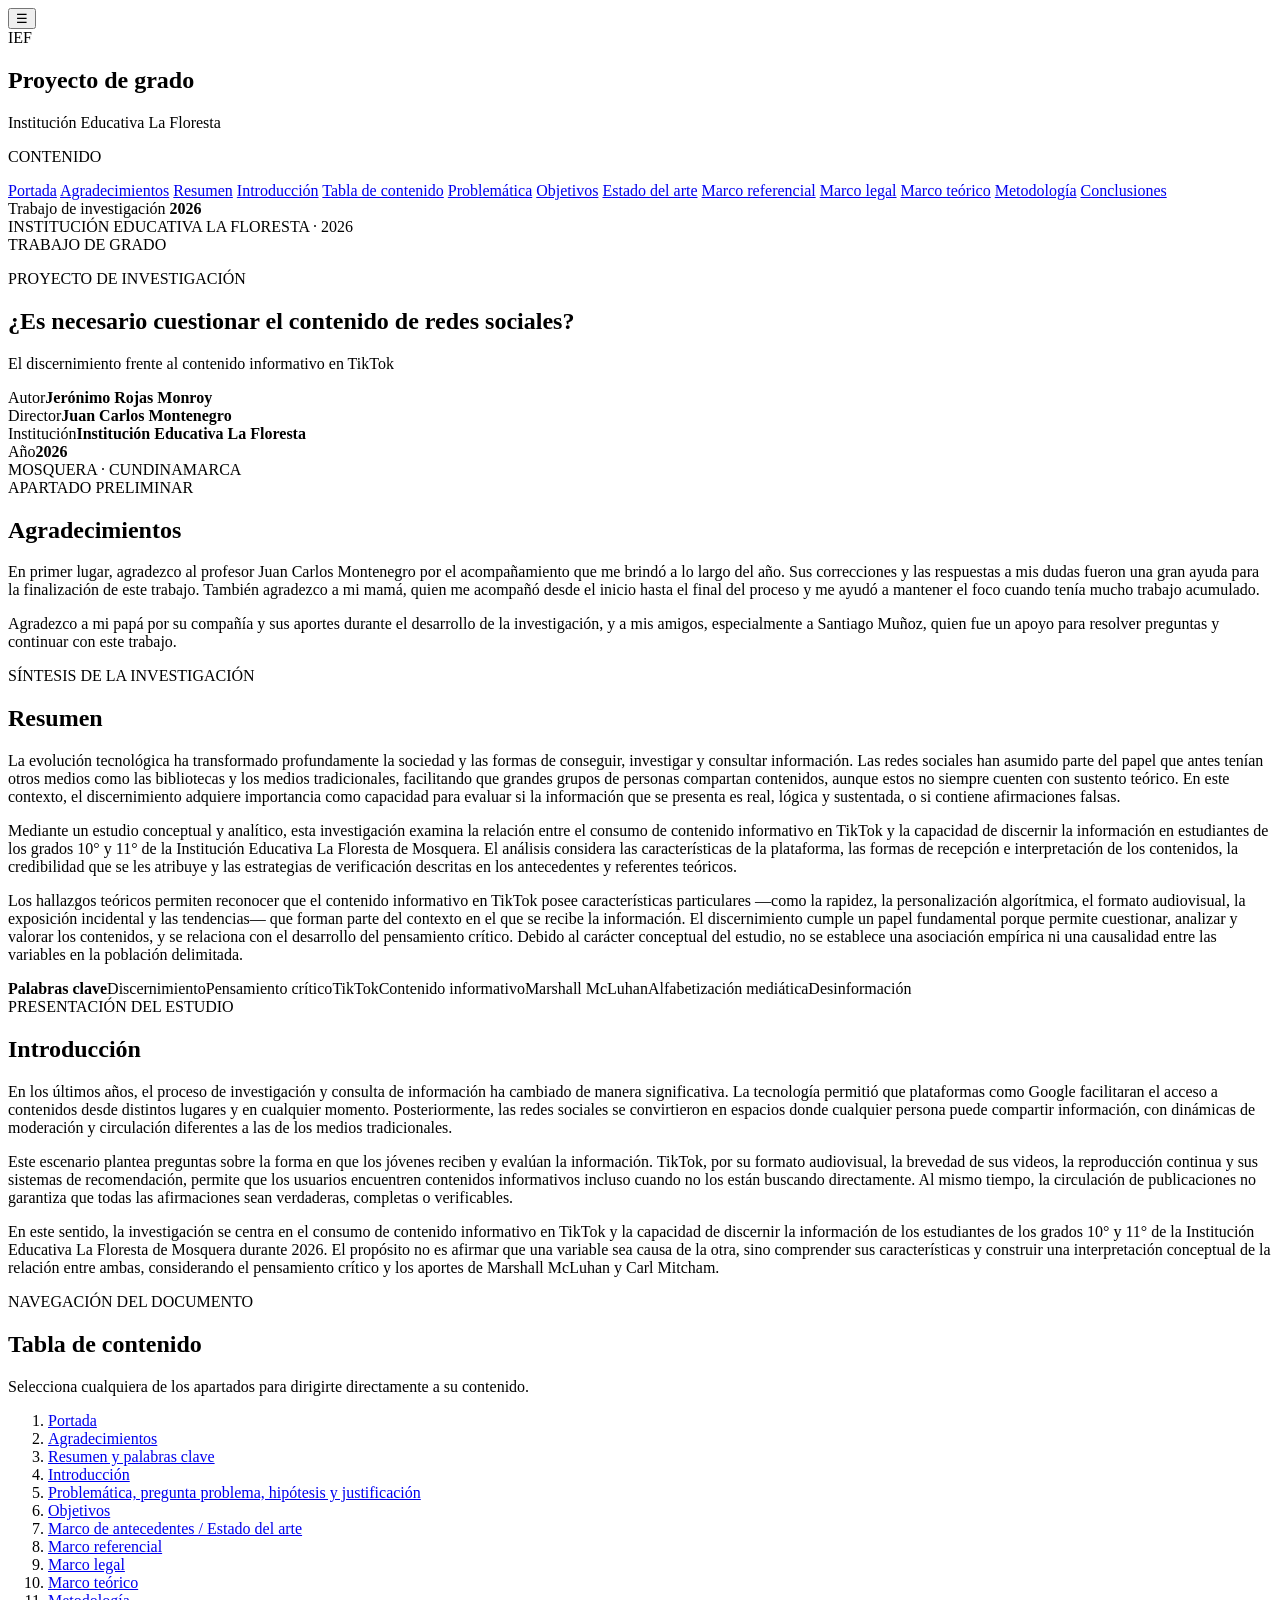
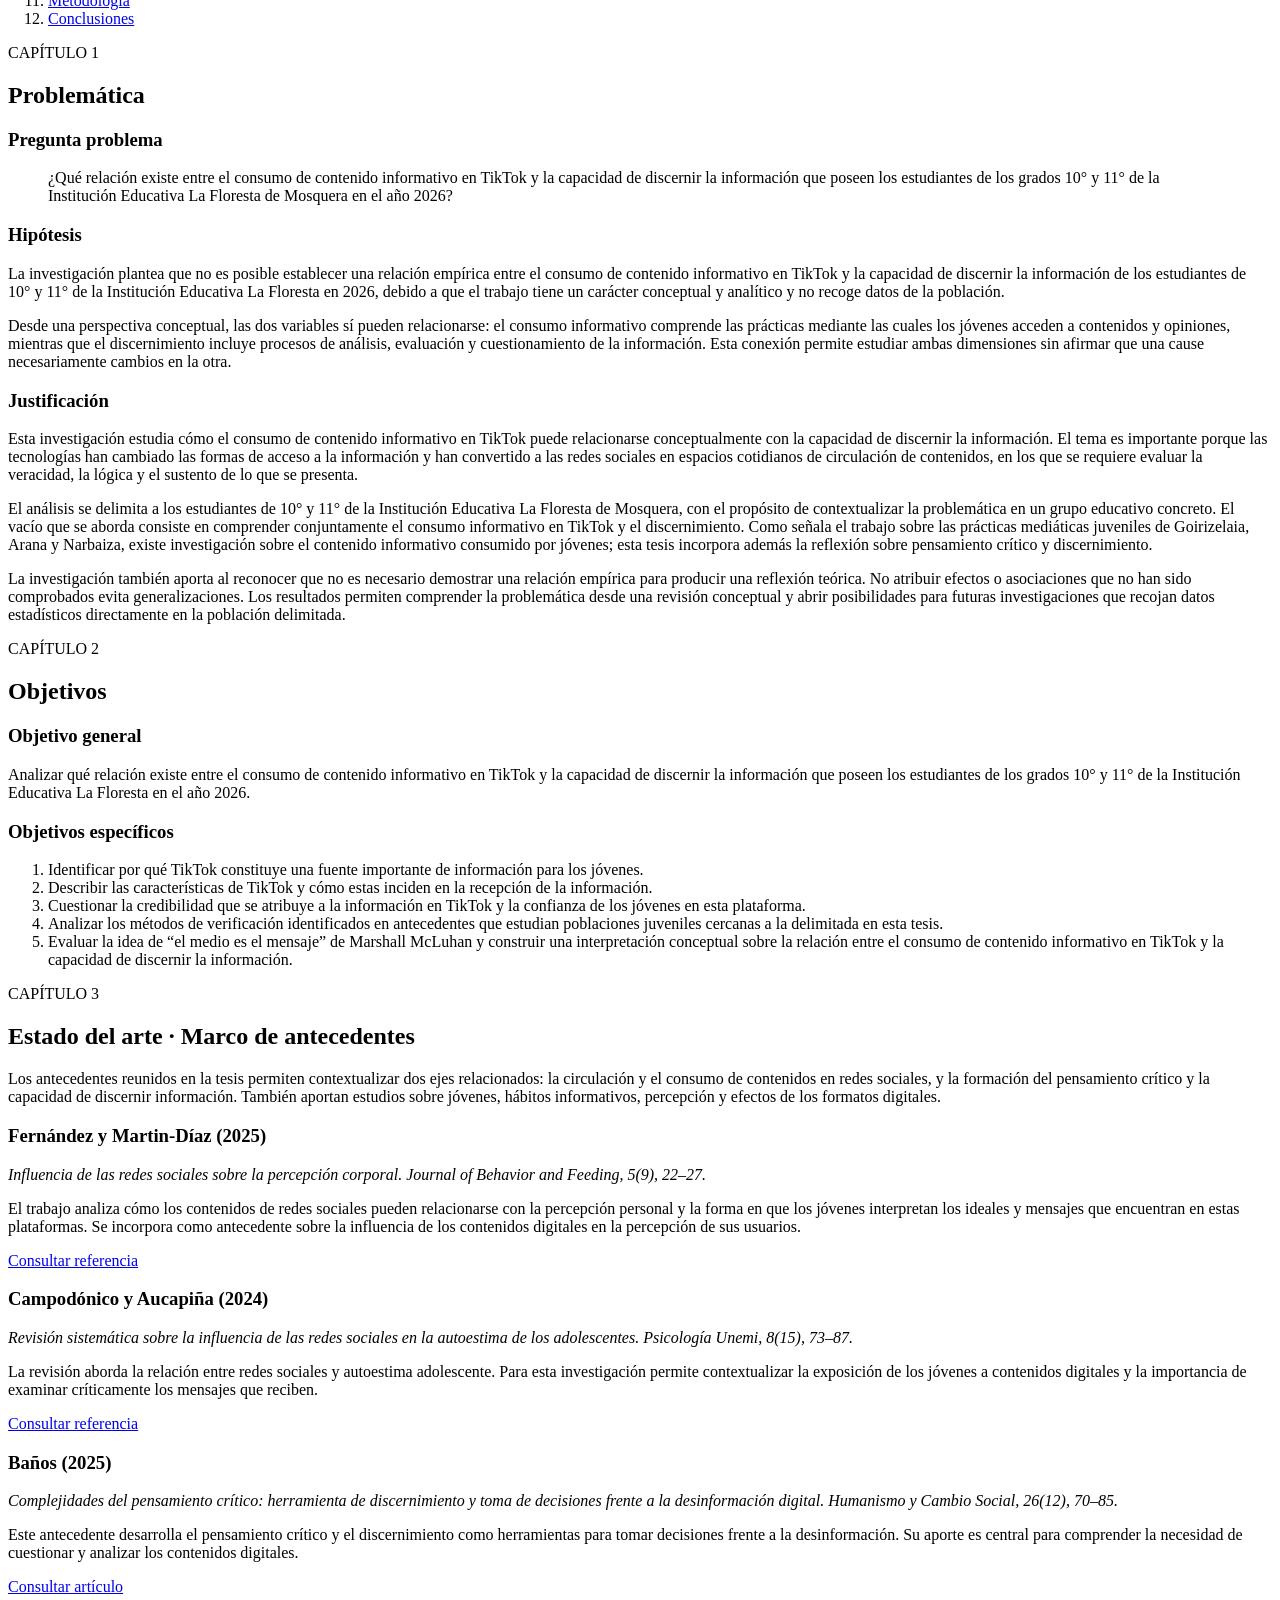
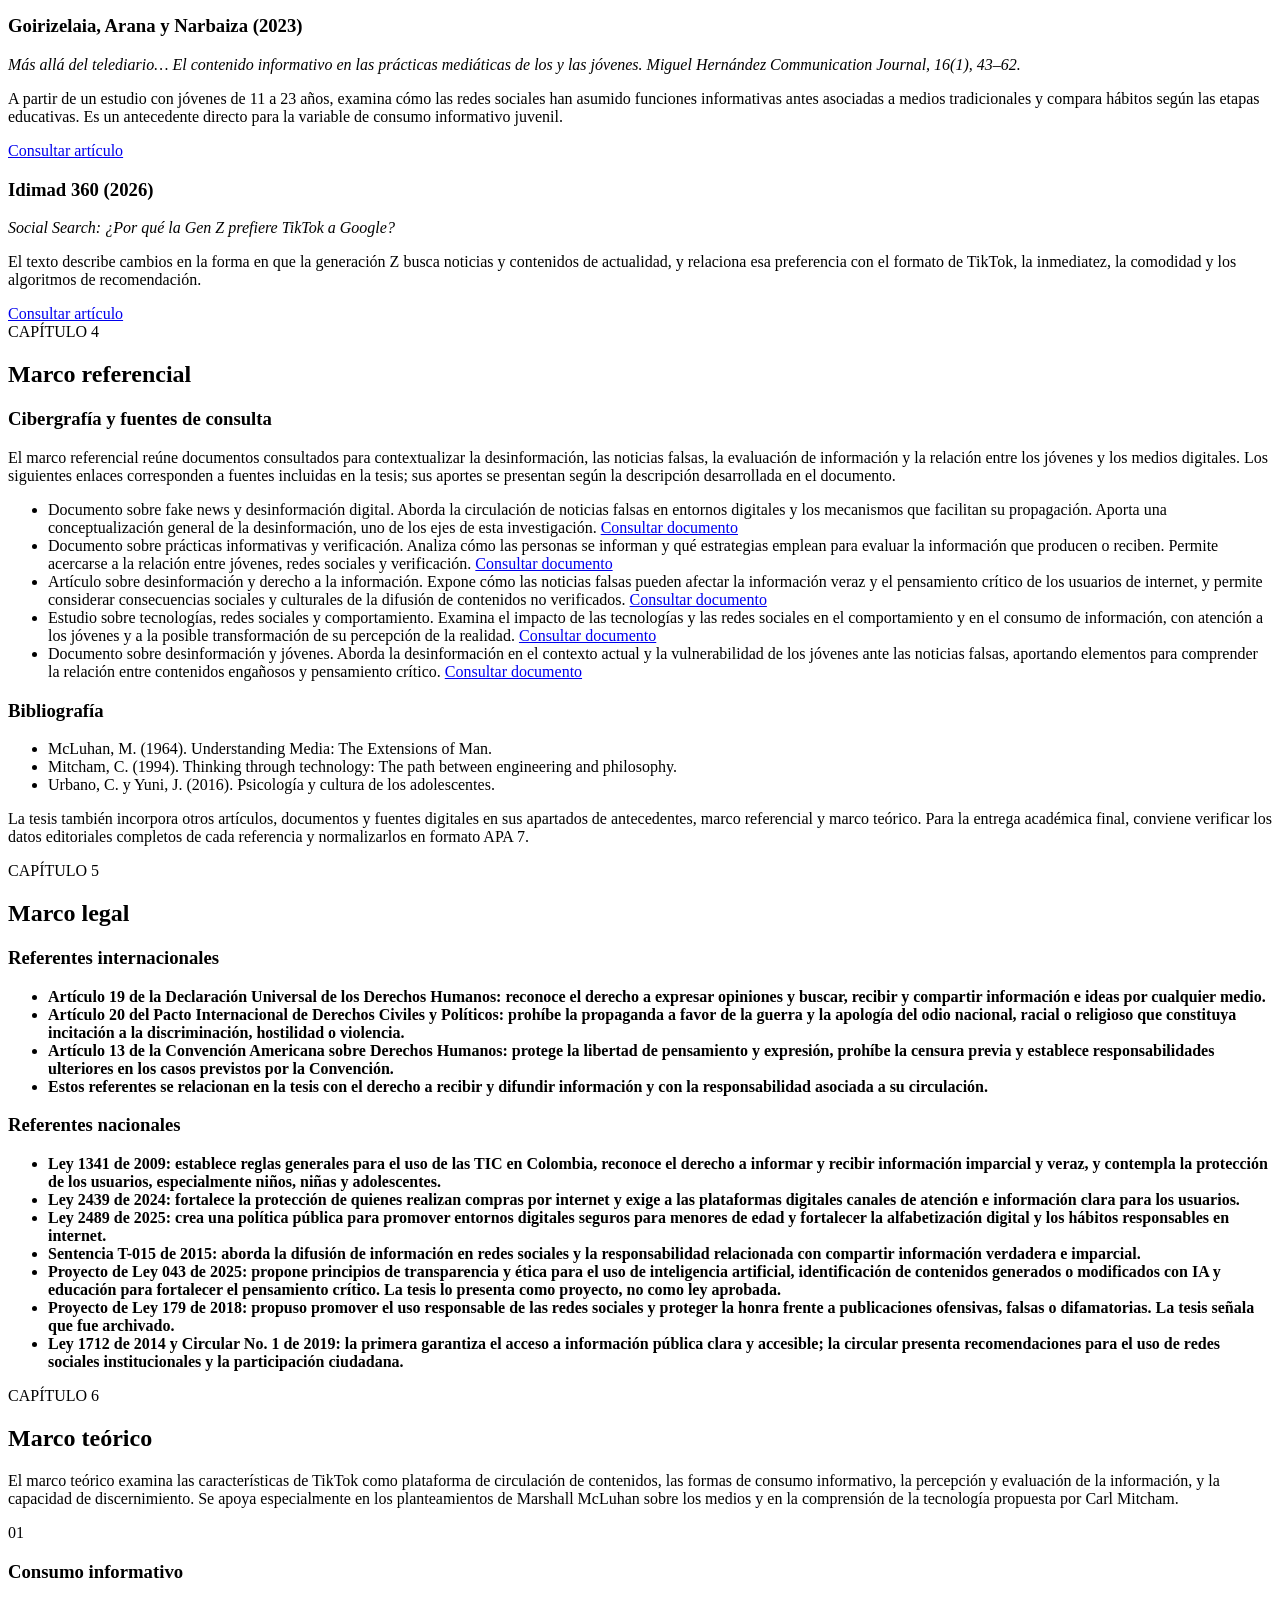
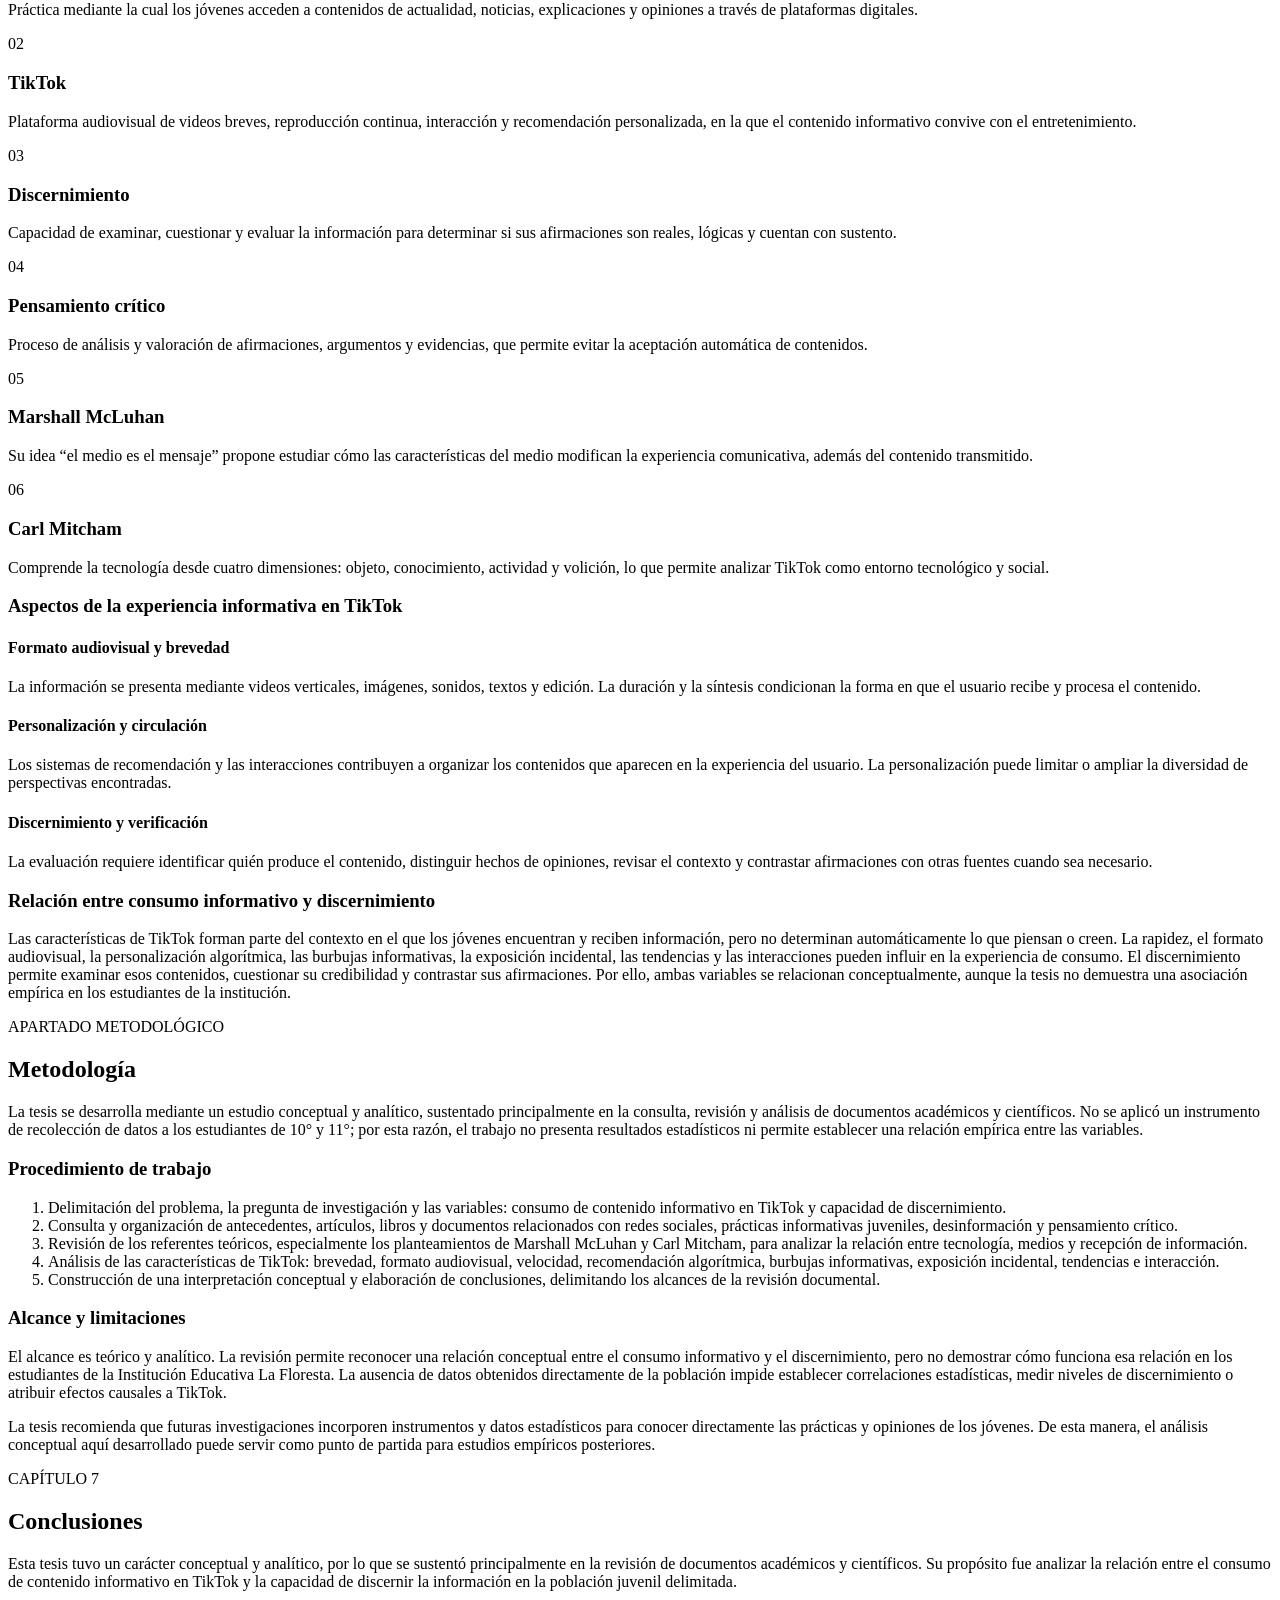
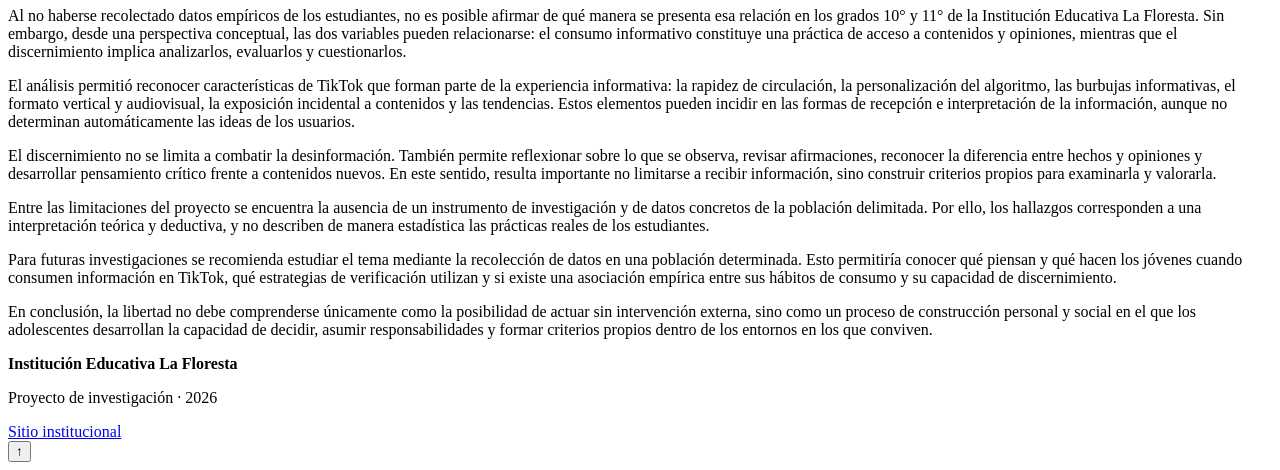
==== commit cb7554a7: "Rename index_tesis_tiktok.html to index.html" ====
--- a/index.html
+++ b/index.html
@@ -1,60 +1,262 @@
-<!DOCTYPE html>
-<html lang="es">
-<head>
-    <meta charset="UTF-8">
-    <title>Mi Curriculum Vitae</title>
-</head>
-<body>
-
-    <h1>Curriculum Vitae</h1>
-    <h2>Jerónimo Rojas</h2>
-    <p>Estudiante de grado 11°</p>
-
-    <hr>
-
-    <h2>1. Perfil profesional</h2>
-    <p>
-        Soy estudiante de grado 11°, interesado en la tecnología y lo relacionados a la programación y computación.
-        Me gusta aprender cosas nuevas, trabajar en equipo
-        y participar en proyectos académicos.
-    </p>
-
-    <h2>2. Trayectoria académica</h2>
-    <p><b>Institución:</b> Institución Educativa La Floresta</p>
-    <p><b>Grado:</b> 11°</p>
-    <p><b>Año:</b> 2026</p>
-
-    <h2>3. Proyectos</h2>
-
-    <h3>Investigación sobre contenido informativo y discernimiento</h3>
-    <p>
-        Proyecto enfocado en el consumo de contenido informativo en la plataforma
-        de TikTok y las capacidades de discernimiento.
-    </p>
-
-    <h3>Creación de una página web</h3>
-    <p>
-        Desarrollo de una página web utilizando HTML y GitHub
-        para presentar los resultados de una investigación.
-    </p>
-
-    <h2>4. Habilidades técnicas</h2>
-    <ul>
-        <li>Conocimientos básicos de HTML.</li>
-        <li>Conocimientos básicos de CSS.</li>
-        <li>Uso de Git y GitHub.</li>
-        <li>Manejo de Microsoft Word.</li>
-        <li>Conocimiento sobre CapCut</li>
-    </ul>
-
-    <h2>5. Habilidades personales</h2>
-    <ul>
-        <li>Trabajo en equipo.</li>
-        <li>Responsabilidad.</li>
-        <li>Organización.</li>
-        <li>Facilidad para aprender.</li>
-    </ul>
-
-</body>
-</html>
-
+<!DOCTYPE html>
+
+<html lang="es">
+<head>
+<meta charset="utf-8"/>
+<meta content="width=device-width, initial-scale=1.0" name="viewport"/>
+<meta content="Investigación sobre el consumo de contenido informativo en TikTok y la capacidad de discernimiento de estudiantes de 10° y 11° de la Institución Educativa La Floresta de Mosquera." name="description"/>
+<title>Discernimiento frente al contenido informativo en TikTok | Proyecto de investigación</title>
+<link href="css/styles.css" rel="stylesheet"/>
+</head>
+<body>
+<button aria-expanded="false" aria-label="Abrir menú" class="menu-toggle" id="menuToggle">☰</button>
+<aside class="sidebar" id="sidebar">
+<div class="brand">
+<span class="brand-mark">IEF</span>
+<div>
+<h2>Proyecto de grado</h2>
+<p>Institución Educativa La Floresta</p>
+</div>
+</div>
+<nav aria-label="Navegación principal" class="menu">
+<p class="menu-label">CONTENIDO</p>
+<a class="nav-btn active" href="#portada">Portada</a>
+<a class="nav-btn" href="#agradecimientos">Agradecimientos</a>
+<a class="nav-btn" href="#resumen">Resumen</a>
+<a class="nav-btn" href="#introduccion">Introducción</a>
+<a class="nav-btn" href="#tabla-contenido">Tabla de contenido</a>
+<a class="nav-btn" href="#problematica">Problemática</a>
+<a class="nav-btn" href="#objetivos">Objetivos</a>
+<a class="nav-btn" href="#estado-arte">Estado del arte</a>
+<a class="nav-btn" href="#marco-referencial">Marco referencial</a>
+<a class="nav-btn" href="#marco-legal">Marco legal</a>
+<a class="nav-btn" href="#marco-teorico">Marco teórico</a>
+<a class="nav-btn" href="#metodologia">Metodología</a>
+<a class="nav-btn" href="#conclusiones">Conclusiones</a>
+</nav>
+<div class="sidebar-bottom">
+<span>Trabajo de investigación</span>
+<strong>2026</strong>
+</div>
+</aside>
+<main class="main-content">
+<section class="content-card cover-card" id="portada">
+<div class="cover-topline">INSTITUCIÓN EDUCATIVA LA FLORESTA · 2026</div>
+<div class="cover-content">
+<span class="badge">TRABAJO DE GRADO</span>
+<p class="eyebrow">PROYECTO DE INVESTIGACIÓN</p>
+<h1>¿Es necesario cuestionar el contenido de redes sociales?</h1>
+<p class="cover-subtitle">El discernimiento frente al contenido informativo en TikTok</p>
+<div class="cover-rule"></div>
+<div class="cover-meta">
+<div><span>Autor</span><strong>Jerónimo Rojas Monroy</strong></div>
+<div><span>Director</span><strong>Juan Carlos Montenegro</strong></div>
+<div><span>Institución</span><strong>Institución Educativa La Floresta</strong></div>
+<div><span>Año</span><strong>2026</strong></div>
+</div>
+</div>
+<div class="cover-bottom">MOSQUERA · CUNDINAMARCA</div>
+</section>
+<section class="content-card" id="agradecimientos">
+<span class="section-kicker">APARTADO PRELIMINAR</span>
+<h2>Agradecimientos</h2>
+<p>En primer lugar, agradezco al profesor Juan Carlos Montenegro por el acompañamiento que me brindó a lo largo del año. Sus correcciones y las respuestas a mis dudas fueron una gran ayuda para la finalización de este trabajo. También agradezco a mi mamá, quien me acompañó desde el inicio hasta el final del proceso y me ayudó a mantener el foco cuando tenía mucho trabajo acumulado.</p>
+<p class="note">Agradezco a mi papá por su compañía y sus aportes durante el desarrollo de la investigación, y a mis amigos, especialmente a Santiago Muñoz, quien fue un apoyo para resolver preguntas y continuar con este trabajo.</p>
+</section>
+<section class="content-card" id="resumen">
+<span class="section-kicker">SÍNTESIS DE LA INVESTIGACIÓN</span>
+<h2>Resumen</h2>
+<p>La evolución tecnológica ha transformado profundamente la sociedad y las formas de conseguir, investigar y consultar información. Las redes sociales han asumido parte del papel que antes tenían otros medios como las bibliotecas y los medios tradicionales, facilitando que grandes grupos de personas compartan contenidos, aunque estos no siempre cuenten con sustento teórico. En este contexto, el discernimiento adquiere importancia como capacidad para evaluar si la información que se presenta es real, lógica y sustentada, o si contiene afirmaciones falsas.</p>
+<p>Mediante un estudio conceptual y analítico, esta investigación examina la relación entre el consumo de contenido informativo en TikTok y la capacidad de discernir la información en estudiantes de los grados 10° y 11° de la Institución Educativa La Floresta de Mosquera. El análisis considera las características de la plataforma, las formas de recepción e interpretación de los contenidos, la credibilidad que se les atribuye y las estrategias de verificación descritas en los antecedentes y referentes teóricos.</p>
+<p>Los hallazgos teóricos permiten reconocer que el contenido informativo en TikTok posee características particulares —como la rapidez, la personalización algorítmica, el formato audiovisual, la exposición incidental y las tendencias— que forman parte del contexto en el que se recibe la información. El discernimiento cumple un papel fundamental porque permite cuestionar, analizar y valorar los contenidos, y se relaciona con el desarrollo del pensamiento crítico. Debido al carácter conceptual del estudio, no se establece una asociación empírica ni una causalidad entre las variables en la población delimitada.</p>
+<div class="keywords"><strong>Palabras clave</strong><span>Discernimiento</span><span>Pensamiento crítico</span><span>TikTok</span><span>Contenido informativo</span><span>Marshall McLuhan</span><span>Alfabetización mediática</span><span>Desinformación</span></div>
+</section>
+<section class="content-card" id="introduccion">
+<span class="section-kicker">PRESENTACIÓN DEL ESTUDIO</span>
+<h2>Introducción</h2>
+<p>En los últimos años, el proceso de investigación y consulta de información ha cambiado de manera significativa. La tecnología permitió que plataformas como Google facilitaran el acceso a contenidos desde distintos lugares y en cualquier momento. Posteriormente, las redes sociales se convirtieron en espacios donde cualquier persona puede compartir información, con dinámicas de moderación y circulación diferentes a las de los medios tradicionales.</p>
+<p>Este escenario plantea preguntas sobre la forma en que los jóvenes reciben y evalúan la información. TikTok, por su formato audiovisual, la brevedad de sus videos, la reproducción continua y sus sistemas de recomendación, permite que los usuarios encuentren contenidos informativos incluso cuando no los están buscando directamente. Al mismo tiempo, la circulación de publicaciones no garantiza que todas las afirmaciones sean verdaderas, completas o verificables.</p>
+<p>En este sentido, la investigación se centra en el consumo de contenido informativo en TikTok y la capacidad de discernir la información de los estudiantes de los grados 10° y 11° de la Institución Educativa La Floresta de Mosquera durante 2026. El propósito no es afirmar que una variable sea causa de la otra, sino comprender sus características y construir una interpretación conceptual de la relación entre ambas, considerando el pensamiento crítico y los aportes de Marshall McLuhan y Carl Mitcham.</p>
+</section>
+<section class="content-card" id="tabla-contenido">
+<span class="section-kicker">NAVEGACIÓN DEL DOCUMENTO</span>
+<h2>Tabla de contenido</h2>
+<p>Selecciona cualquiera de los apartados para dirigirte directamente a su contenido.</p>
+<ol class="toc-list">
+<li><a href="#portada">Portada</a></li>
+<li><a href="#agradecimientos">Agradecimientos</a></li>
+<li><a href="#resumen">Resumen y palabras clave</a></li>
+<li><a href="#introduccion">Introducción</a></li>
+<li><a href="#problematica">Problemática, pregunta problema, hipótesis y justificación</a></li>
+<li><a href="#objetivos">Objetivos</a></li>
+<li><a href="#estado-arte">Marco de antecedentes / Estado del arte</a></li>
+<li><a href="#marco-referencial">Marco referencial</a></li>
+<li><a href="#marco-legal">Marco legal</a></li>
+<li><a href="#marco-teorico">Marco teórico</a></li>
+<li><a href="#metodologia">Metodología</a></li>
+<li><a href="#conclusiones">Conclusiones</a></li>
+</ol>
+</section>
+<section class="content-card" id="problematica">
+<span class="section-kicker">CAPÍTULO 1</span>
+<h2>Problemática</h2>
+<h3>Pregunta problema</h3>
+<blockquote>¿Qué relación existe entre el consumo de contenido informativo en TikTok y la capacidad de discernir la información que poseen los estudiantes de los grados 10° y 11° de la Institución Educativa La Floresta de Mosquera en el año 2026?</blockquote>
+<h3>Hipótesis</h3>
+<p>La investigación plantea que no es posible establecer una relación empírica entre el consumo de contenido informativo en TikTok y la capacidad de discernir la información de los estudiantes de 10° y 11° de la Institución Educativa La Floresta en 2026, debido a que el trabajo tiene un carácter conceptual y analítico y no recoge datos de la población.</p>
+<p>Desde una perspectiva conceptual, las dos variables sí pueden relacionarse: el consumo informativo comprende las prácticas mediante las cuales los jóvenes acceden a contenidos y opiniones, mientras que el discernimiento incluye procesos de análisis, evaluación y cuestionamiento de la información. Esta conexión permite estudiar ambas dimensiones sin afirmar que una cause necesariamente cambios en la otra.</p>
+<h3>Justificación</h3>
+<p>Esta investigación estudia cómo el consumo de contenido informativo en TikTok puede relacionarse conceptualmente con la capacidad de discernir la información. El tema es importante porque las tecnologías han cambiado las formas de acceso a la información y han convertido a las redes sociales en espacios cotidianos de circulación de contenidos, en los que se requiere evaluar la veracidad, la lógica y el sustento de lo que se presenta.</p>
+<p>El análisis se delimita a los estudiantes de 10° y 11° de la Institución Educativa La Floresta de Mosquera, con el propósito de contextualizar la problemática en un grupo educativo concreto. El vacío que se aborda consiste en comprender conjuntamente el consumo informativo en TikTok y el discernimiento. Como señala el trabajo sobre las prácticas mediáticas juveniles de Goirizelaia, Arana y Narbaiza, existe investigación sobre el contenido informativo consumido por jóvenes; esta tesis incorpora además la reflexión sobre pensamiento crítico y discernimiento.</p>
+<p>La investigación también aporta al reconocer que no es necesario demostrar una relación empírica para producir una reflexión teórica. No atribuir efectos o asociaciones que no han sido comprobados evita generalizaciones. Los resultados permiten comprender la problemática desde una revisión conceptual y abrir posibilidades para futuras investigaciones que recojan datos estadísticos directamente en la población delimitada.</p>
+</section>
+<section class="content-card" id="objetivos">
+<span class="section-kicker">CAPÍTULO 2</span>
+<h2>Objetivos</h2>
+<h3>Objetivo general</h3>
+<p>Analizar qué relación existe entre el consumo de contenido informativo en TikTok y la capacidad de discernir la información que poseen los estudiantes de los grados 10° y 11° de la Institución Educativa La Floresta en el año 2026.</p>
+<h3>Objetivos específicos</h3>
+<ol>
+<li>Identificar por qué TikTok constituye una fuente importante de información para los jóvenes.</li>
+<li>Describir las características de TikTok y cómo estas inciden en la recepción de la información.</li>
+<li>Cuestionar la credibilidad que se atribuye a la información en TikTok y la confianza de los jóvenes en esta plataforma.</li>
+<li>Analizar los métodos de verificación identificados en antecedentes que estudian poblaciones juveniles cercanas a la delimitada en esta tesis.</li>
+<li>Evaluar la idea de “el medio es el mensaje” de Marshall McLuhan y construir una interpretación conceptual sobre la relación entre el consumo de contenido informativo en TikTok y la capacidad de discernir la información.</li>
+</ol>
+</section>
+<section class="content-card" id="estado-arte">
+<span class="section-kicker">CAPÍTULO 3</span>
+<h2>Estado del arte · Marco de antecedentes</h2>
+<p>Los antecedentes reunidos en la tesis permiten contextualizar dos ejes relacionados: la circulación y el consumo de contenidos en redes sociales, y la formación del pensamiento crítico y la capacidad de discernir información. También aportan estudios sobre jóvenes, hábitos informativos, percepción y efectos de los formatos digitales.</p>
+<div class="reference-item">
+<h3>Fernández y Martin-Díaz (2025)</h3>
+<p><em>Influencia de las redes sociales sobre la percepción corporal. Journal of Behavior and Feeding, 5(9), 22–27.</em></p>
+<p>El trabajo analiza cómo los contenidos de redes sociales pueden relacionarse con la percepción personal y la forma en que los jóvenes interpretan los ideales y mensajes que encuentran en estas plataformas. Se incorpora como antecedente sobre la influencia de los contenidos digitales en la percepción de sus usuarios.</p>
+<a href="#" rel="noopener" target="_blank">Consultar referencia</a>
+</div>
+<div class="reference-item">
+<h3>Campodónico y Aucapiña (2024)</h3>
+<p><em>Revisión sistemática sobre la influencia de las redes sociales en la autoestima de los adolescentes. Psicología Unemi, 8(15), 73–87.</em></p>
+<p>La revisión aborda la relación entre redes sociales y autoestima adolescente. Para esta investigación permite contextualizar la exposición de los jóvenes a contenidos digitales y la importancia de examinar críticamente los mensajes que reciben.</p>
+<a href="#" rel="noopener" target="_blank">Consultar referencia</a>
+</div>
+<div class="reference-item">
+<h3>Baños (2025)</h3>
+<p><em>Complejidades del pensamiento crítico: herramienta de discernimiento y toma de decisiones frente a la desinformación digital. Humanismo y Cambio Social, 26(12), 70–85.</em></p>
+<p>Este antecedente desarrolla el pensamiento crítico y el discernimiento como herramientas para tomar decisiones frente a la desinformación. Su aporte es central para comprender la necesidad de cuestionar y analizar los contenidos digitales.</p>
+<a href="#" rel="noopener" target="_blank">Consultar artículo</a>
+</div>
+<div class="reference-item">
+<h3>Goirizelaia, Arana y Narbaiza (2023)</h3>
+<p><em>Más allá del telediario… El contenido informativo en las prácticas mediáticas de los y las jóvenes. Miguel Hernández Communication Journal, 16(1), 43–62.</em></p>
+<p>A partir de un estudio con jóvenes de 11 a 23 años, examina cómo las redes sociales han asumido funciones informativas antes asociadas a medios tradicionales y compara hábitos según las etapas educativas. Es un antecedente directo para la variable de consumo informativo juvenil.</p>
+<a href="https://doi.org/10.21134/t3d4j757" rel="noopener" target="_blank">Consultar artículo</a>
+</div>
+<div class="reference-item">
+<h3>Idimad 360 (2026)</h3>
+<p><em>Social Search: ¿Por qué la Gen Z prefiere TikTok a Google?</em></p>
+<p>El texto describe cambios en la forma en que la generación Z busca noticias y contenidos de actualidad, y relaciona esa preferencia con el formato de TikTok, la inmediatez, la comodidad y los algoritmos de recomendación.</p>
+<a href="https://idimad360.com/social-search-tiktok-vs-google/" rel="noopener" target="_blank">Consultar artículo</a>
+</div>
+</section>
+<section class="content-card" id="marco-referencial">
+<span class="section-kicker">CAPÍTULO 4</span>
+<h2>Marco referencial</h2>
+<h3>Cibergrafía y fuentes de consulta</h3>
+<p>El marco referencial reúne documentos consultados para contextualizar la desinformación, las noticias falsas, la evaluación de información y la relación entre los jóvenes y los medios digitales. Los siguientes enlaces corresponden a fuentes incluidas en la tesis; sus aportes se presentan según la descripción desarrollada en el documento.</p>
+<ul class="source-list">
+<li>Documento sobre fake news y desinformación digital. Aborda la circulación de noticias falsas en entornos digitales y los mecanismos que facilitan su propagación. Aporta una conceptualización general de la desinformación, uno de los ejes de esta investigación. <em></em><a href="https://www.redalyc.org/pdf/6957/695778718001.pdf" rel="noopener" target="_blank">Consultar documento</a></li>
+<li>Documento sobre prácticas informativas y verificación. Analiza cómo las personas se informan y qué estrategias emplean para evaluar la información que producen o reciben. Permite acercarse a la relación entre jóvenes, redes sociales y verificación. <em></em><a href="https://revistasdigitales.uniboyaca.edu.co/index.php/Cubun/article/view/1304/950" rel="noopener" target="_blank">Consultar documento</a></li>
+<li>Artículo sobre desinformación y derecho a la información. Expone cómo las noticias falsas pueden afectar la información veraz y el pensamiento crítico de los usuarios de internet, y permite considerar consecuencias sociales y culturales de la difusión de contenidos no verificados. <em></em><a href="https://revistas.juridicas.unam.mx/index.php/derecho-informacion/article/view/17469/17872" rel="noopener" target="_blank">Consultar documento</a></li>
+<li>Estudio sobre tecnologías, redes sociales y comportamiento. Examina el impacto de las tecnologías y las redes sociales en el comportamiento y en el consumo de información, con atención a los jóvenes y a la posible transformación de su percepción de la realidad. <em></em><a href="https://revistaespacios.com/a23v44n05/a23v44n05p04.pdf" rel="noopener" target="_blank">Consultar documento</a></li>
+<li>Documento sobre desinformación y jóvenes. Aborda la desinformación en el contexto actual y la vulnerabilidad de los jóvenes ante las noticias falsas, aportando elementos para comprender la relación entre contenidos engañosos y pensamiento crítico. <em></em><a href="https://sedici.unlp.edu.ar/bitstream/handle/10915/143673/Documento_completo.pdf-PDFA.pdf?sequence=1&amp;isAllowed=y" rel="noopener" target="_blank">Consultar documento</a></li>
+</ul>
+<h3>Bibliografía</h3>
+<ul>
+<li>McLuhan, M. (1964). Understanding Media: The Extensions of Man.<em></em></li>
+<li>Mitcham, C. (1994). Thinking through technology: The path between engineering and philosophy.<em></em></li>
+<li>Urbano, C. y Yuni, J. (2016). Psicología y cultura de los adolescentes.<em></em></li>
+</ul>
+<p class="note">La tesis también incorpora otros artículos, documentos y fuentes digitales en sus apartados de antecedentes, marco referencial y marco teórico. Para la entrega académica final, conviene verificar los datos editoriales completos de cada referencia y normalizarlos en formato APA 7.</p>
+</section>
+<section class="content-card" id="marco-legal">
+<span class="section-kicker">CAPÍTULO 5</span>
+<h2>Marco legal</h2>
+<h3>Referentes internacionales</h3>
+<ul>
+<li><strong>Artículo 19 de la Declaración Universal de los Derechos Humanos: reconoce el derecho a expresar opiniones y buscar, recibir y compartir información e ideas por cualquier medio.</strong></li>
+<li><strong>Artículo 20 del Pacto Internacional de Derechos Civiles y Políticos: prohíbe la propaganda a favor de la guerra y la apología del odio nacional, racial o religioso que constituya incitación a la discriminación, hostilidad o violencia.</strong></li>
+<li><strong>Artículo 13 de la Convención Americana sobre Derechos Humanos: protege la libertad de pensamiento y expresión, prohíbe la censura previa y establece responsabilidades ulteriores en los casos previstos por la Convención.</strong></li>
+<li><strong>Estos referentes se relacionan en la tesis con el derecho a recibir y difundir información y con la responsabilidad asociada a su circulación.</strong></li>
+</ul>
+<h3>Referentes nacionales</h3>
+<ul>
+<li><strong>Ley 1341 de 2009: establece reglas generales para el uso de las TIC en Colombia, reconoce el derecho a informar y recibir información imparcial y veraz, y contempla la protección de los usuarios, especialmente niños, niñas y adolescentes.</strong></li>
+<li><strong>Ley 2439 de 2024: fortalece la protección de quienes realizan compras por internet y exige a las plataformas digitales canales de atención e información clara para los usuarios.</strong></li>
+<li><strong>Ley 2489 de 2025: crea una política pública para promover entornos digitales seguros para menores de edad y fortalecer la alfabetización digital y los hábitos responsables en internet.</strong></li>
+<li><strong>Sentencia T-015 de 2015: aborda la difusión de información en redes sociales y la responsabilidad relacionada con compartir información verdadera e imparcial.</strong></li>
+<li><strong>Proyecto de Ley 043 de 2025: propone principios de transparencia y ética para el uso de inteligencia artificial, identificación de contenidos generados o modificados con IA y educación para fortalecer el pensamiento crítico. La tesis lo presenta como proyecto, no como ley aprobada.</strong></li>
+<li><strong>Proyecto de Ley 179 de 2018: propuso promover el uso responsable de las redes sociales y proteger la honra frente a publicaciones ofensivas, falsas o difamatorias. La tesis señala que fue archivado.</strong></li>
+<li><strong>Ley 1712 de 2014 y Circular No. 1 de 2019: la primera garantiza el acceso a información pública clara y accesible; la circular presenta recomendaciones para el uso de redes sociales institucionales y la participación ciudadana.</strong></li>
+</ul>
+</section>
+<section class="content-card" id="marco-teorico">
+<span class="section-kicker">CAPÍTULO 6</span>
+<h2>Marco teórico</h2>
+<p>El marco teórico examina las características de TikTok como plataforma de circulación de contenidos, las formas de consumo informativo, la percepción y evaluación de la información, y la capacidad de discernimiento. Se apoya especialmente en los planteamientos de Marshall McLuhan sobre los medios y en la comprensión de la tecnología propuesta por Carl Mitcham.</p>
+<div class="concept-grid">
+<article class="concept-box"><span>01</span><h3>Consumo informativo</h3><p>Práctica mediante la cual los jóvenes acceden a contenidos de actualidad, noticias, explicaciones y opiniones a través de plataformas digitales.</p></article>
+<article class="concept-box"><span>02</span><h3>TikTok</h3><p>Plataforma audiovisual de videos breves, reproducción continua, interacción y recomendación personalizada, en la que el contenido informativo convive con el entretenimiento.</p></article>
+<article class="concept-box"><span>03</span><h3>Discernimiento</h3><p>Capacidad de examinar, cuestionar y evaluar la información para determinar si sus afirmaciones son reales, lógicas y cuentan con sustento.</p></article>
+<article class="concept-box"><span>04</span><h3>Pensamiento crítico</h3><p>Proceso de análisis y valoración de afirmaciones, argumentos y evidencias, que permite evitar la aceptación automática de contenidos.</p></article>
+<article class="concept-box"><span>05</span><h3>Marshall McLuhan</h3><p>Su idea “el medio es el mensaje” propone estudiar cómo las características del medio modifican la experiencia comunicativa, además del contenido transmitido.</p></article>
+<article class="concept-box"><span>06</span><h3>Carl Mitcham</h3><p>Comprende la tecnología desde cuatro dimensiones: objeto, conocimiento, actividad y volición, lo que permite analizar TikTok como entorno tecnológico y social.</p></article>
+</div>
+<h3>Aspectos de la experiencia informativa en TikTok</h3>
+<div class="dimension-grid">
+<article><h4>Formato audiovisual y brevedad</h4><p>La información se presenta mediante videos verticales, imágenes, sonidos, textos y edición. La duración y la síntesis condicionan la forma en que el usuario recibe y procesa el contenido.</p></article>
+<article><h4>Personalización y circulación</h4><p>Los sistemas de recomendación y las interacciones contribuyen a organizar los contenidos que aparecen en la experiencia del usuario. La personalización puede limitar o ampliar la diversidad de perspectivas encontradas.</p></article>
+<article><h4>Discernimiento y verificación</h4><p>La evaluación requiere identificar quién produce el contenido, distinguir hechos de opiniones, revisar el contexto y contrastar afirmaciones con otras fuentes cuando sea necesario.</p></article>
+</div>
+<h3>Relación entre consumo informativo y discernimiento</h3>
+<p>Las características de TikTok forman parte del contexto en el que los jóvenes encuentran y reciben información, pero no determinan automáticamente lo que piensan o creen. La rapidez, el formato audiovisual, la personalización algorítmica, las burbujas informativas, la exposición incidental, las tendencias y las interacciones pueden influir en la experiencia de consumo. El discernimiento permite examinar esos contenidos, cuestionar su credibilidad y contrastar sus afirmaciones. Por ello, ambas variables se relacionan conceptualmente, aunque la tesis no demuestra una asociación empírica en los estudiantes de la institución.</p>
+</section>
+<section class="content-card" id="metodologia">
+<span class="section-kicker">APARTADO METODOLÓGICO</span>
+<h2>Metodología</h2>
+<p>La tesis se desarrolla mediante un estudio conceptual y analítico, sustentado principalmente en la consulta, revisión y análisis de documentos académicos y científicos. No se aplicó un instrumento de recolección de datos a los estudiantes de 10° y 11°; por esta razón, el trabajo no presenta resultados estadísticos ni permite establecer una relación empírica entre las variables.<strong></strong></p>
+<h3>Procedimiento de trabajo</h3>
+<ol>
+<li>Delimitación del problema, la pregunta de investigación y las variables: consumo de contenido informativo en TikTok y capacidad de discernimiento.</li>
+<li>Consulta y organización de antecedentes, artículos, libros y documentos relacionados con redes sociales, prácticas informativas juveniles, desinformación y pensamiento crítico.</li>
+<li>Revisión de los referentes teóricos, especialmente los planteamientos de Marshall McLuhan y Carl Mitcham, para analizar la relación entre tecnología, medios y recepción de información.</li>
+<li>Análisis de las características de TikTok: brevedad, formato audiovisual, velocidad, recomendación algorítmica, burbujas informativas, exposición incidental, tendencias e interacción.</li>
+<li>Construcción de una interpretación conceptual y elaboración de conclusiones, delimitando los alcances de la revisión documental.</li>
+</ol>
+<h3>Alcance y limitaciones</h3>
+<p>El alcance es teórico y analítico. La revisión permite reconocer una relación conceptual entre el consumo informativo y el discernimiento, pero no demostrar cómo funciona esa relación en los estudiantes de la Institución Educativa La Floresta. La ausencia de datos obtenidos directamente de la población impide establecer correlaciones estadísticas, medir niveles de discernimiento o atribuir efectos causales a TikTok.</p>
+<p class="note">La tesis recomienda que futuras investigaciones incorporen instrumentos y datos estadísticos para conocer directamente las prácticas y opiniones de los jóvenes. De esta manera, el análisis conceptual aquí desarrollado puede servir como punto de partida para estudios empíricos posteriores.</p>
+</section>
+<section class="content-card" id="conclusiones">
+<span class="section-kicker">CAPÍTULO 7</span>
+<h2>Conclusiones</h2>
+<p>Esta tesis tuvo un carácter conceptual y analítico, por lo que se sustentó principalmente en la revisión de documentos académicos y científicos. Su propósito fue analizar la relación entre el consumo de contenido informativo en TikTok y la capacidad de discernir la información en la población juvenil delimitada.</p>
+<p>Al no haberse recolectado datos empíricos de los estudiantes, no es posible afirmar de qué manera se presenta esa relación en los grados 10° y 11° de la Institución Educativa La Floresta. Sin embargo, desde una perspectiva conceptual, las dos variables pueden relacionarse: el consumo informativo constituye una práctica de acceso a contenidos y opiniones, mientras que el discernimiento implica analizarlos, evaluarlos y cuestionarlos.</p>
+<p>El análisis permitió reconocer características de TikTok que forman parte de la experiencia informativa: la rapidez de circulación, la personalización del algoritmo, las burbujas informativas, el formato vertical y audiovisual, la exposición incidental a contenidos y las tendencias. Estos elementos pueden incidir en las formas de recepción e interpretación de la información, aunque no determinan automáticamente las ideas de los usuarios.</p>
+<p>El discernimiento no se limita a combatir la desinformación. También permite reflexionar sobre lo que se observa, revisar afirmaciones, reconocer la diferencia entre hechos y opiniones y desarrollar pensamiento crítico frente a contenidos nuevos. En este sentido, resulta importante no limitarse a recibir información, sino construir criterios propios para examinarla y valorarla.</p>
+<p>Entre las limitaciones del proyecto se encuentra la ausencia de un instrumento de investigación y de datos concretos de la población delimitada. Por ello, los hallazgos corresponden a una interpretación teórica y deductiva, y no describen de manera estadística las prácticas reales de los estudiantes.</p>
+<p>Para futuras investigaciones se recomienda estudiar el tema mediante la recolección de datos en una población determinada. Esto permitiría conocer qué piensan y qué hacen los jóvenes cuando consumen información en TikTok, qué estrategias de verificación utilizan y si existe una asociación empírica entre sus hábitos de consumo y su capacidad de discernimiento.</p>
+<p>En conclusión, la libertad no debe comprenderse únicamente como la posibilidad de actuar sin intervención externa, sino como un proceso de construcción personal y social en el que los adolescentes desarrollan la capacidad de decidir, asumir responsabilidades y formar criterios propios dentro de los entornos en los que conviven.</p>
+</section>
+<footer class="site-footer">
+<div>
+<strong>Institución Educativa La Floresta</strong>
+<p>Proyecto de investigación · 2026</p>
+</div>
+<a href="https://ieflafloresta.edu.co/cms" rel="noopener" target="_blank">Sitio institucional</a>
+</footer>
+</main>
+<button aria-label="Volver arriba" class="back-to-top" id="backToTop">↑</button>
+<script src="js/tesis.js"></script>
+</body>
+</html>
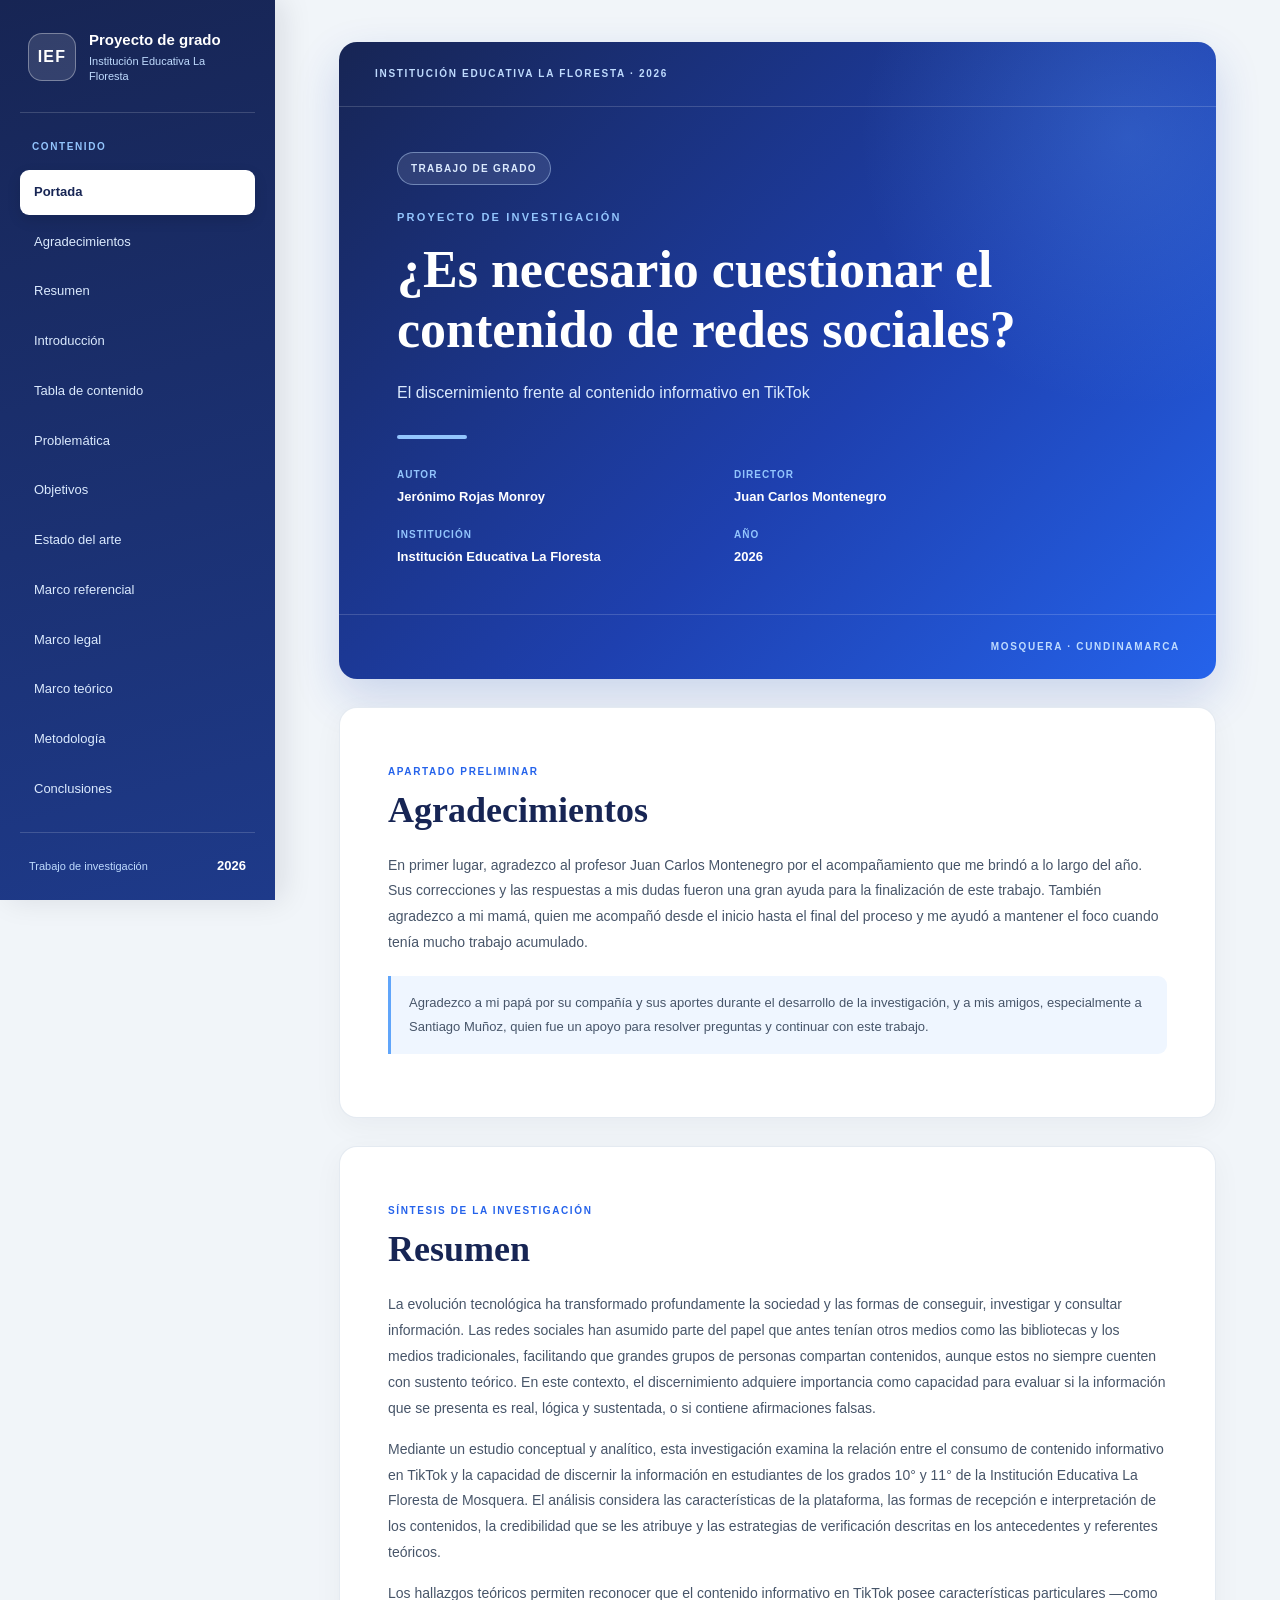
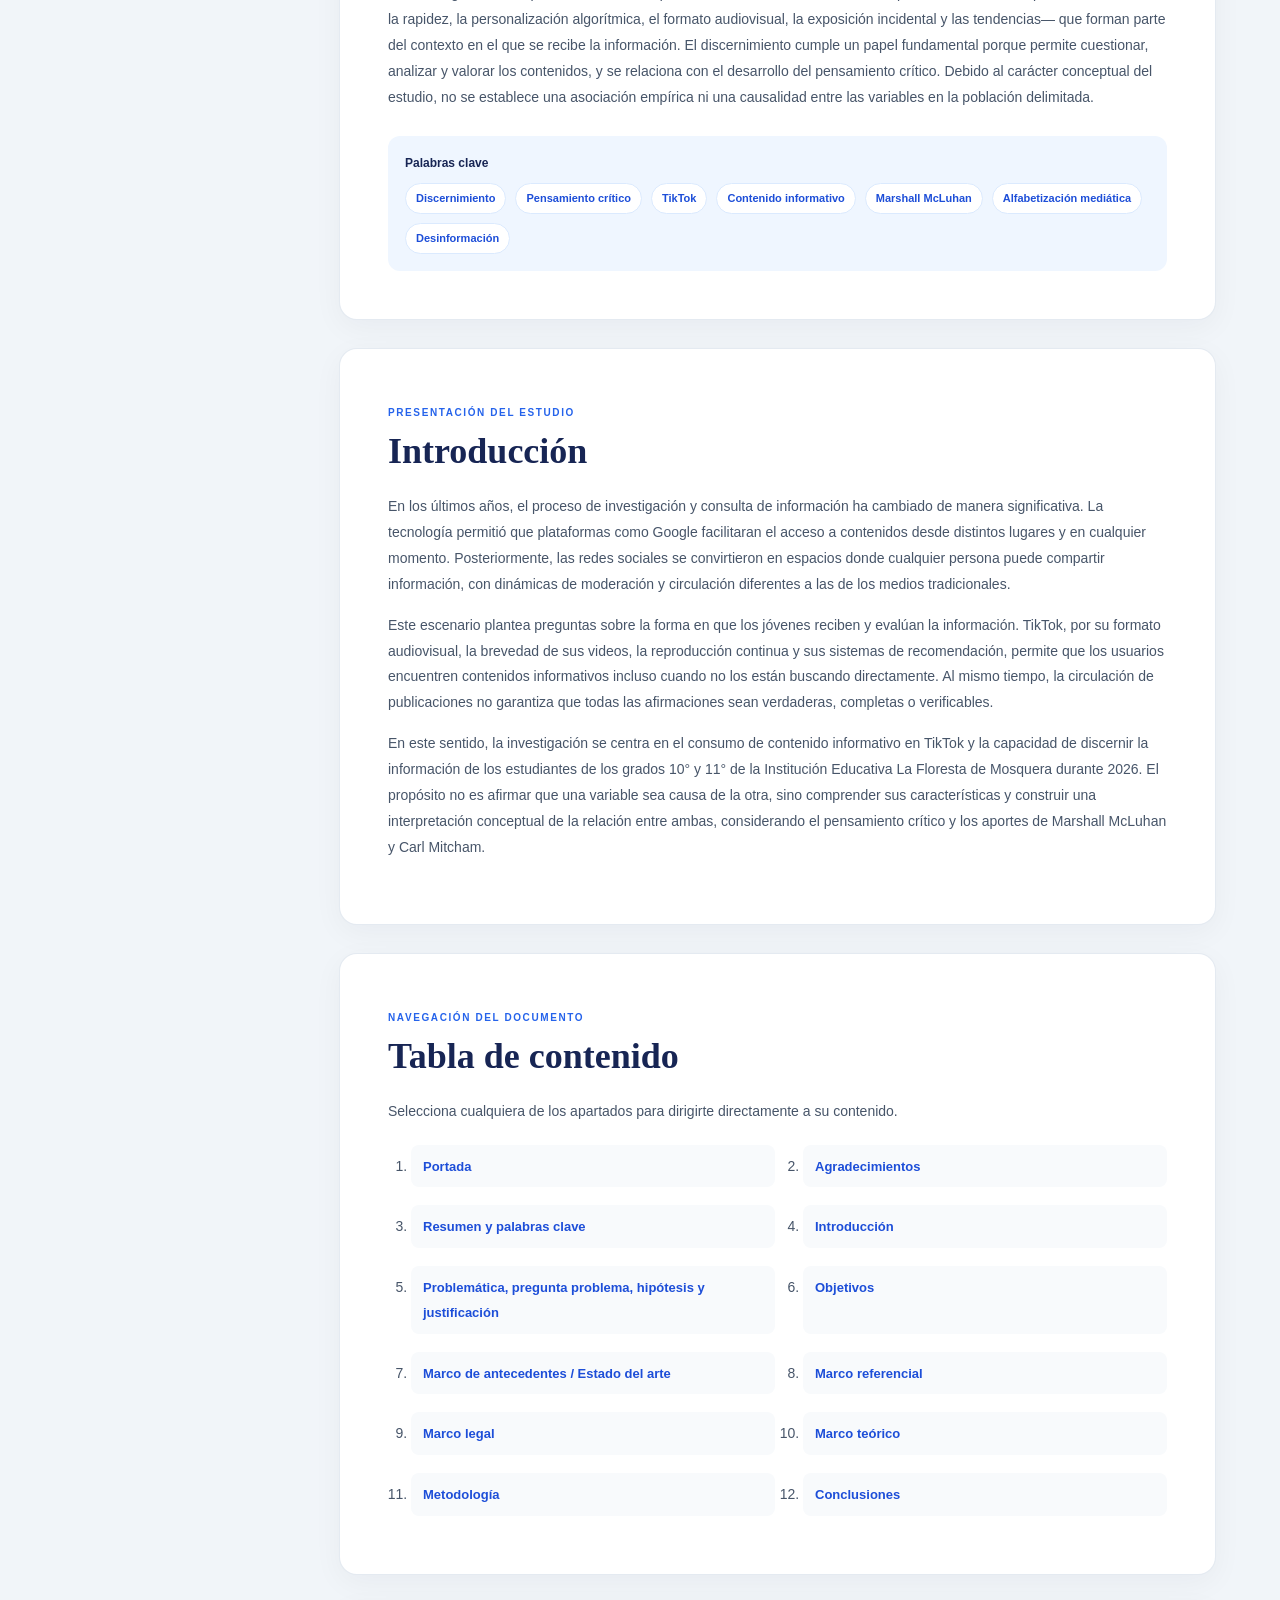
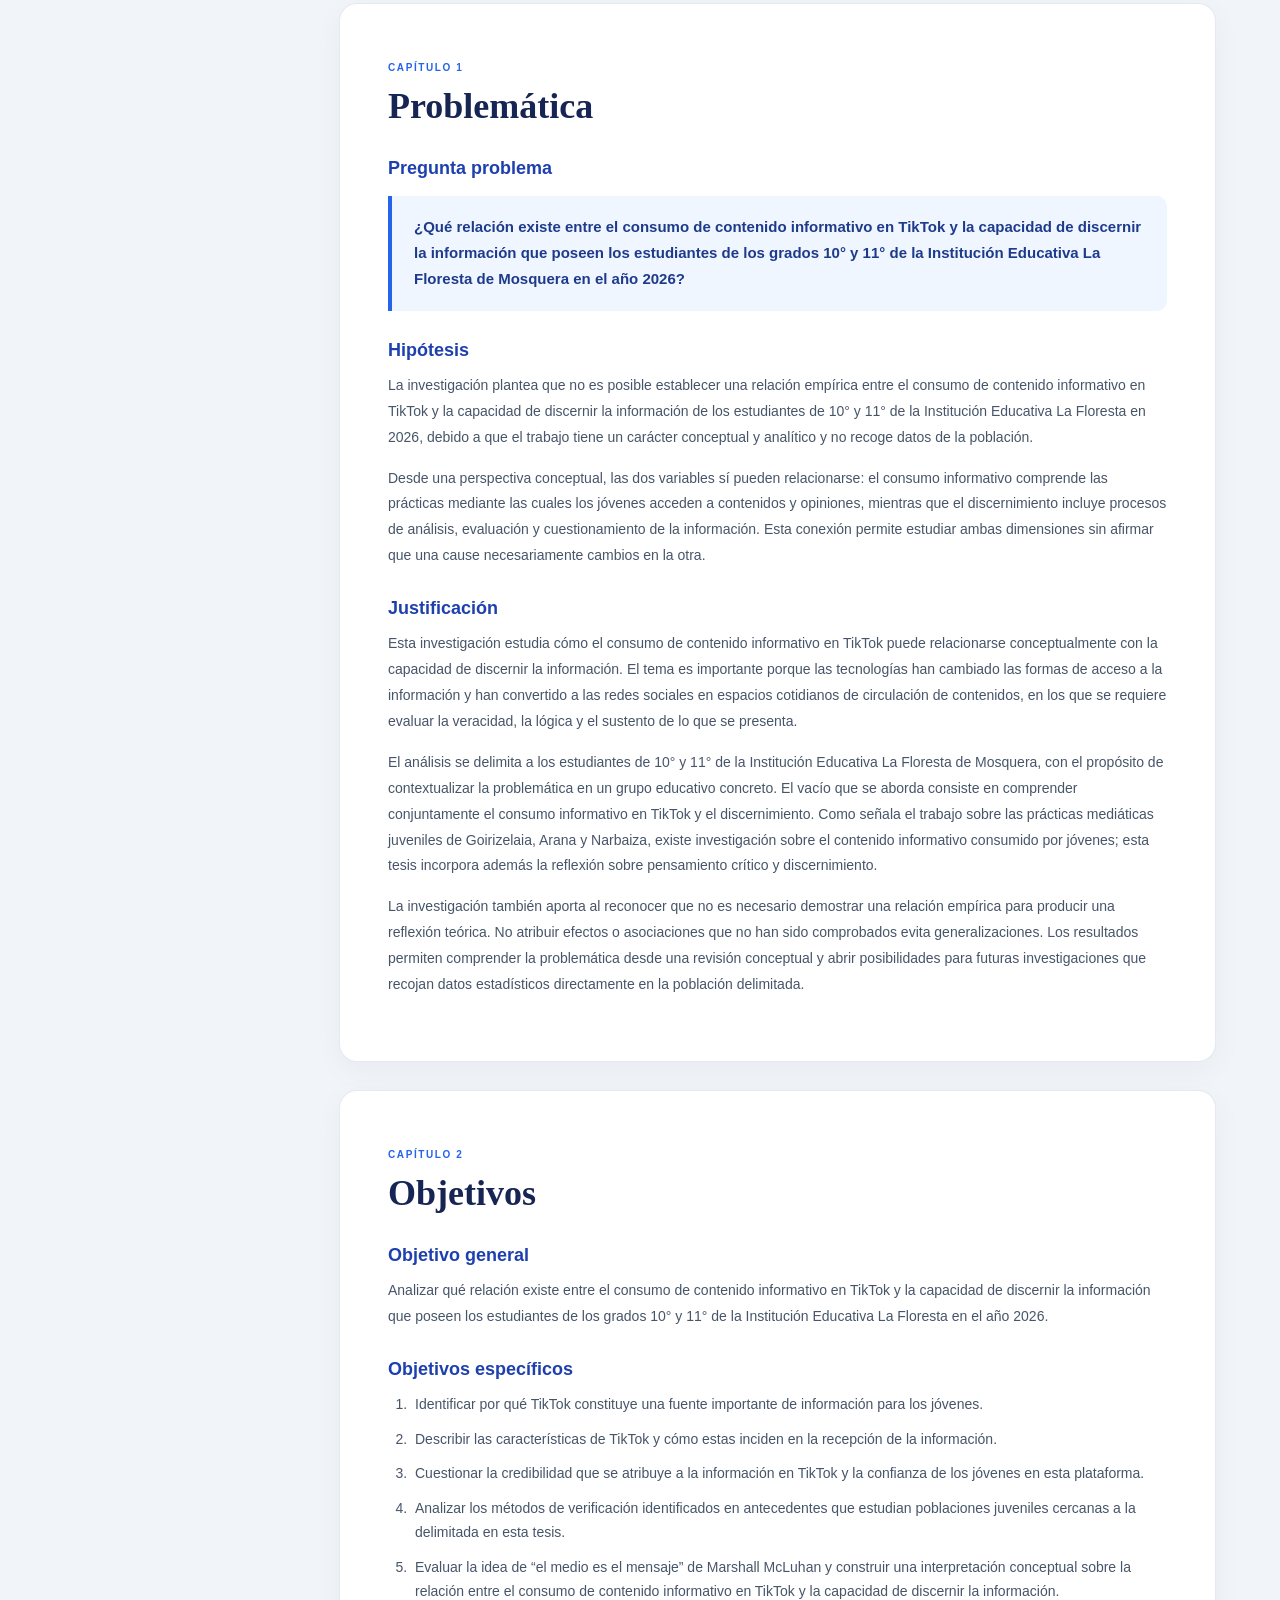
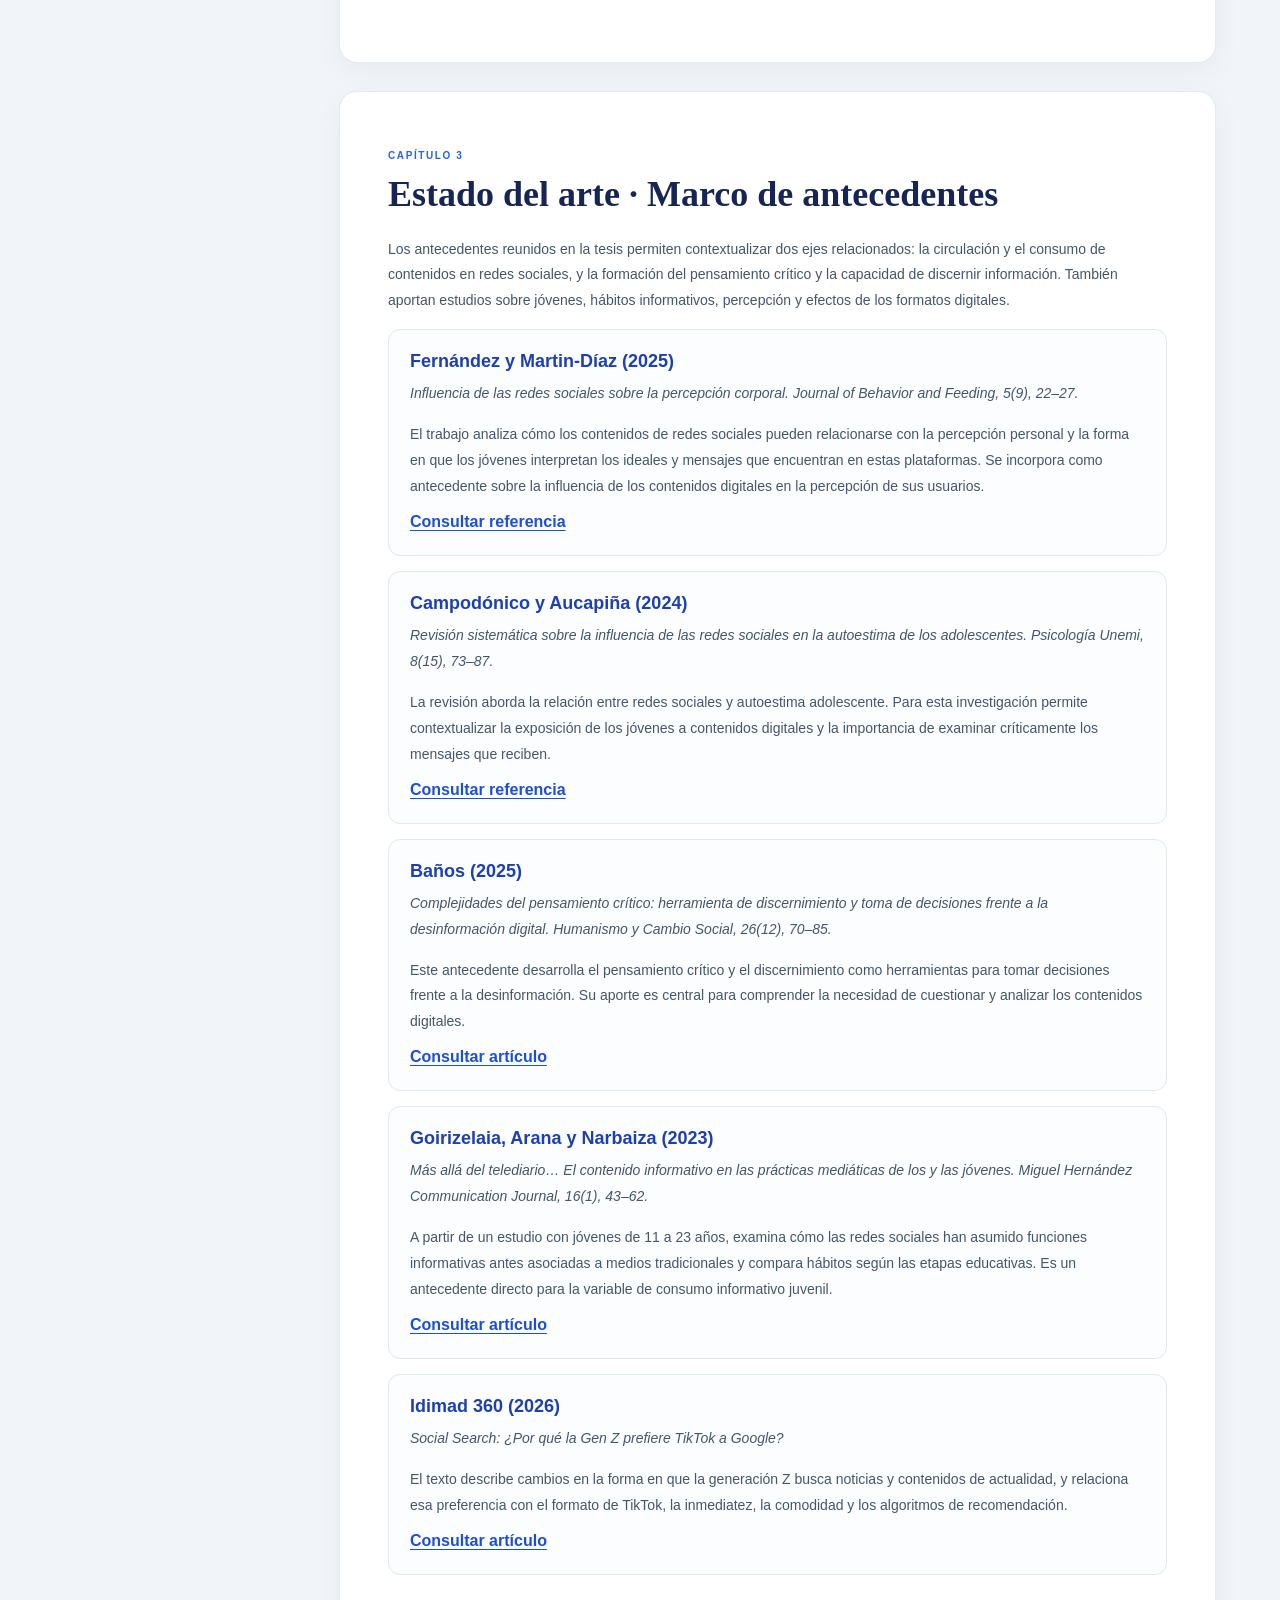
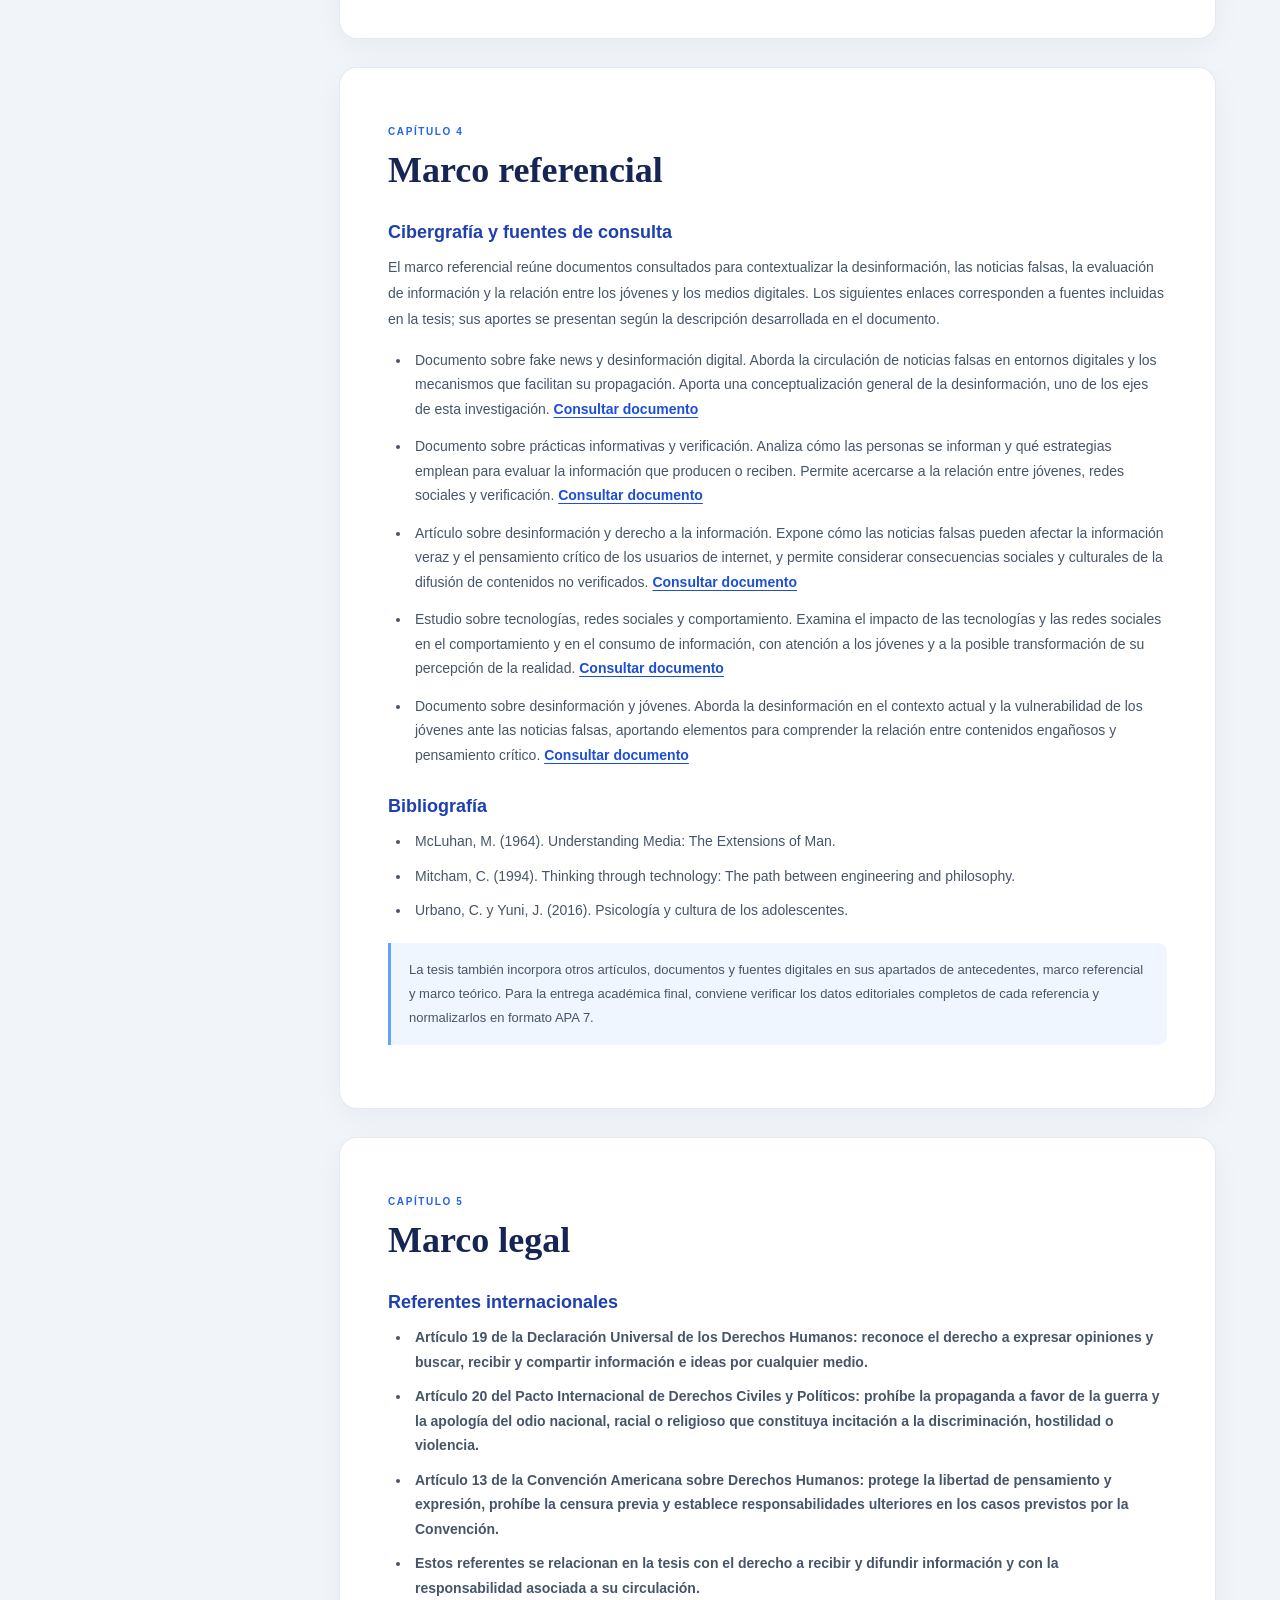
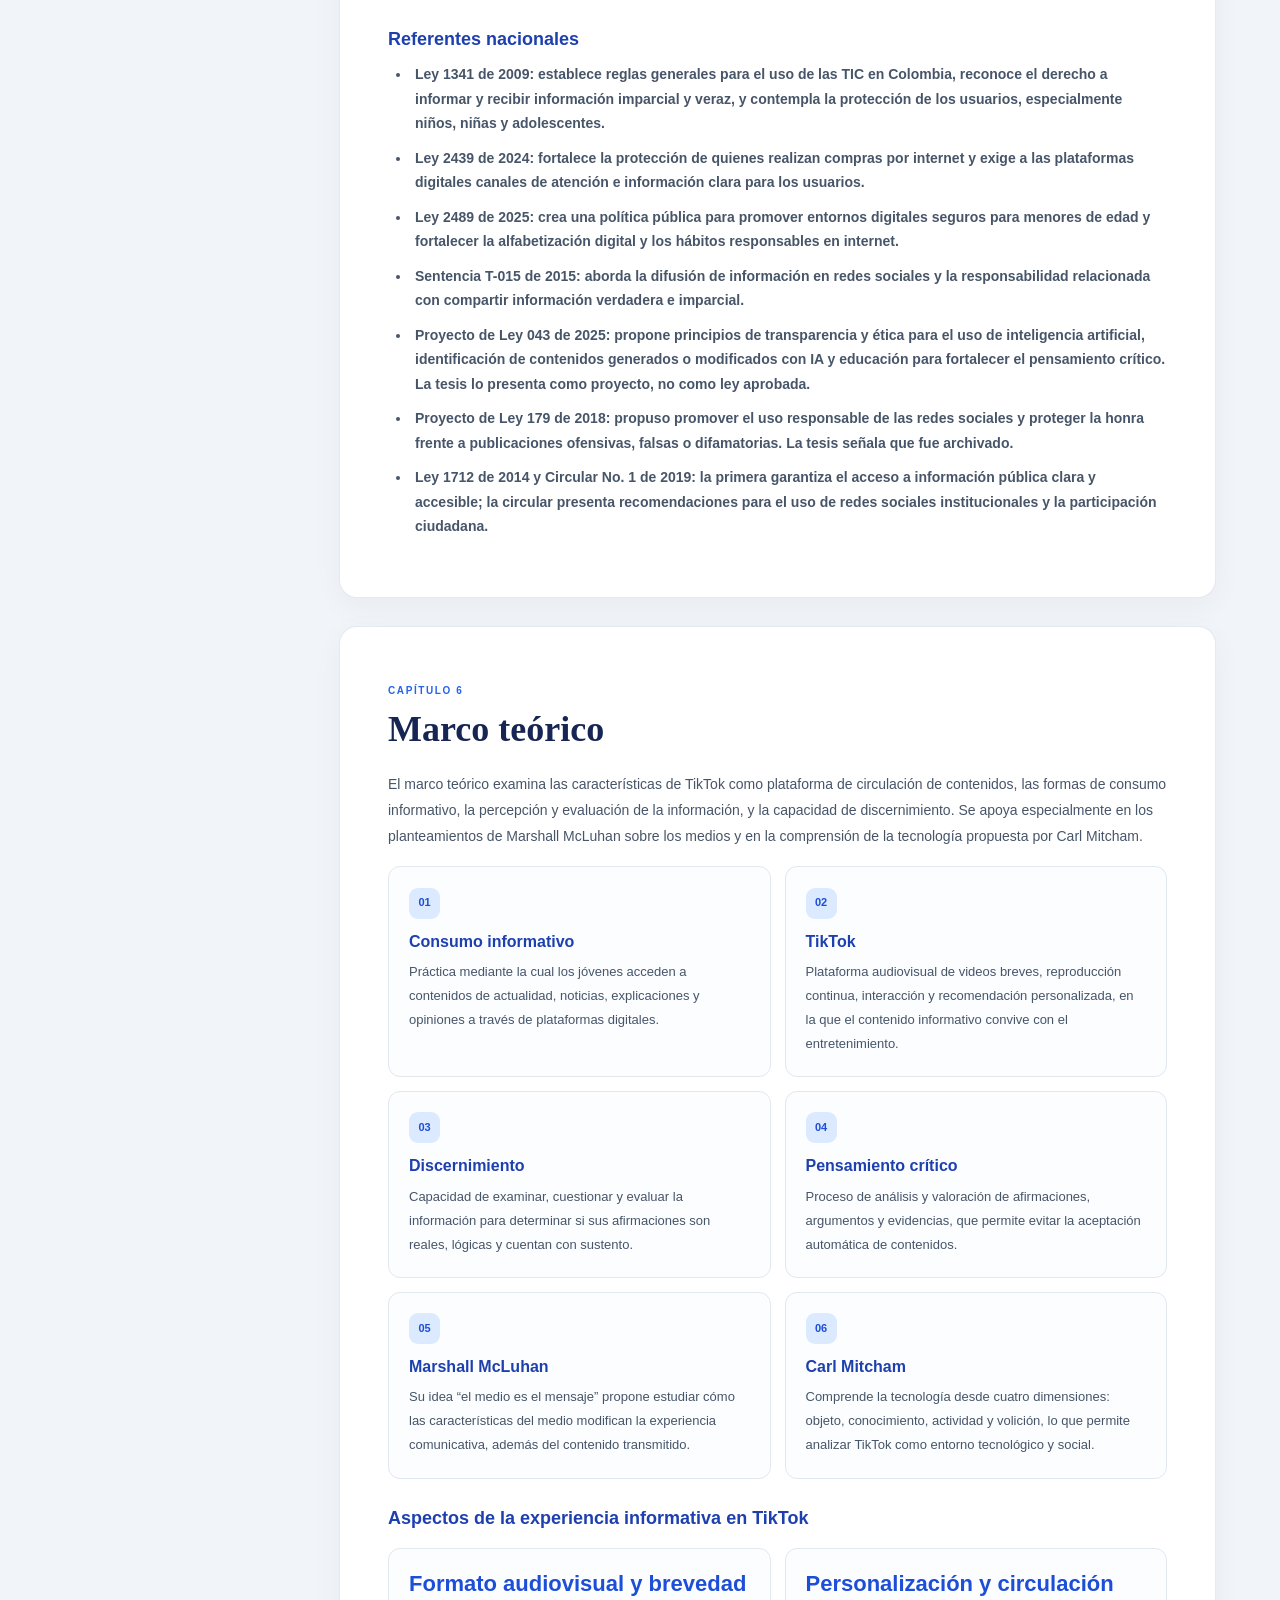
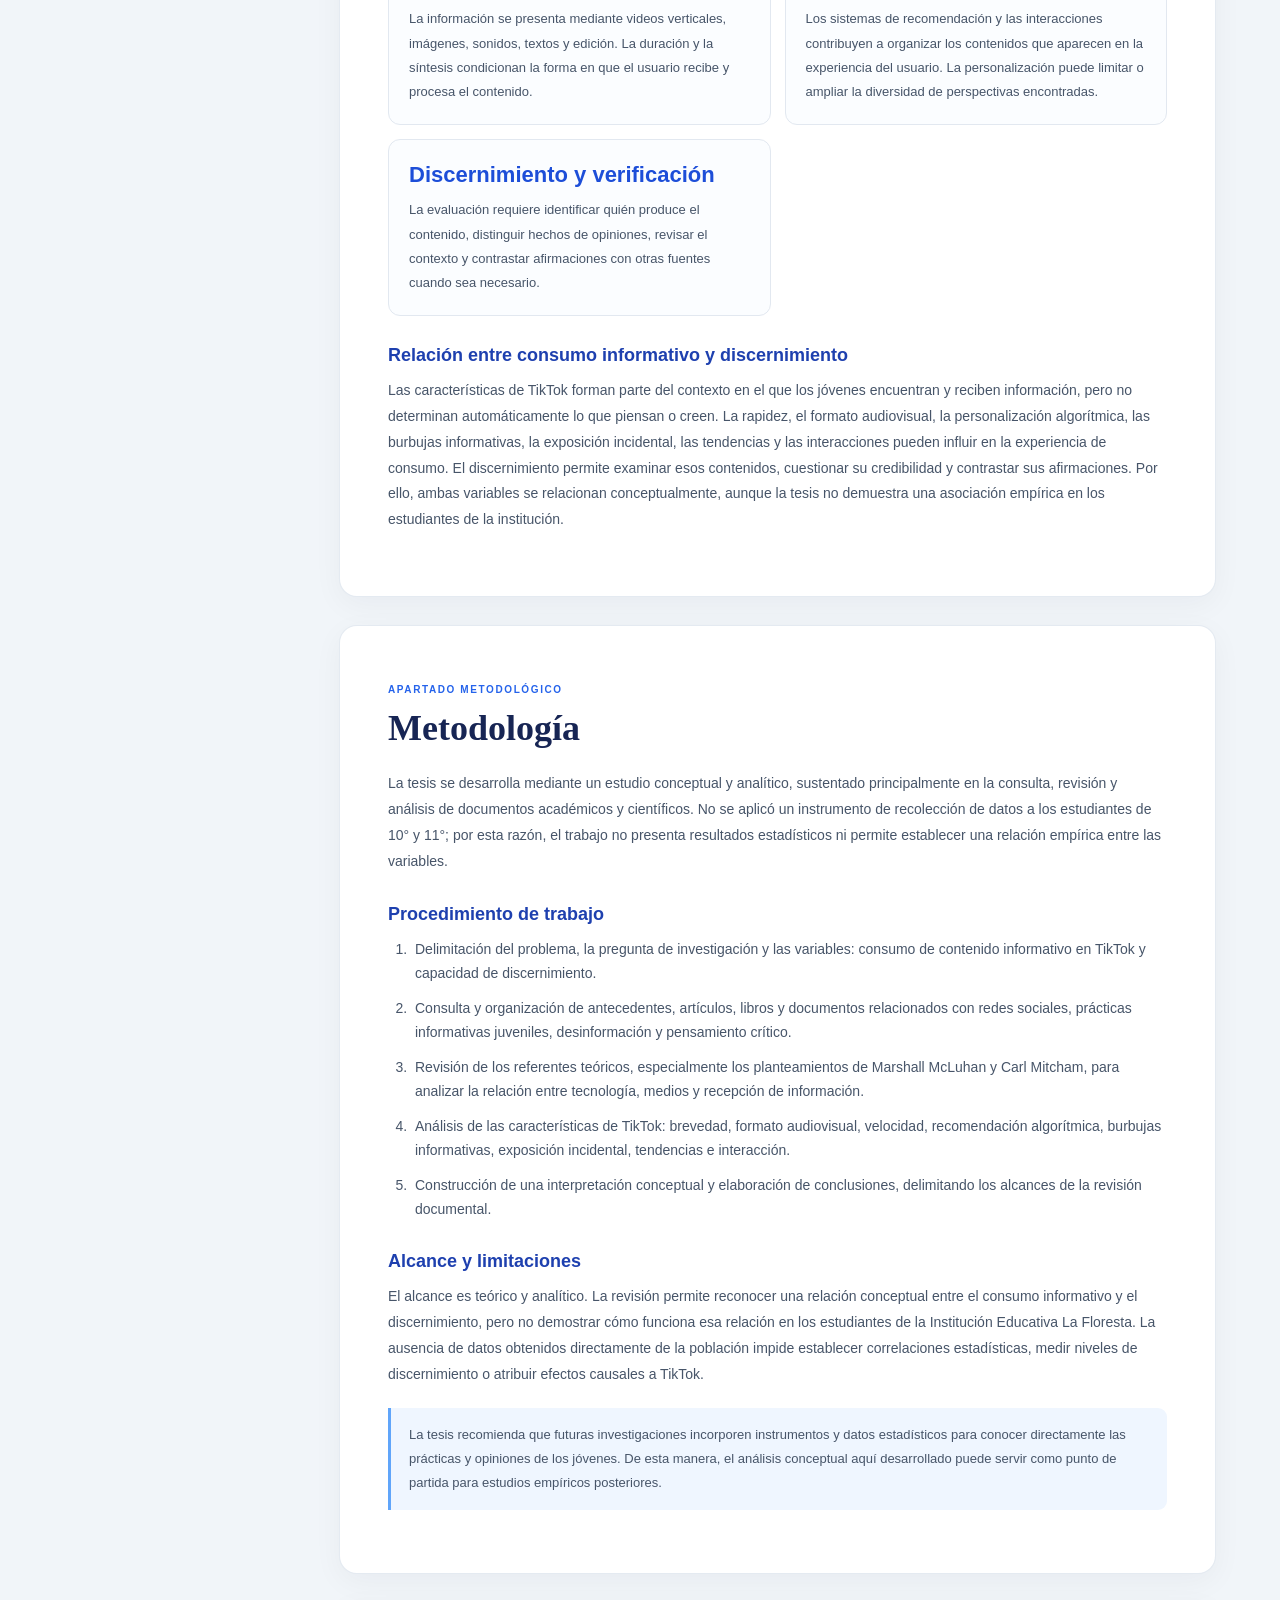
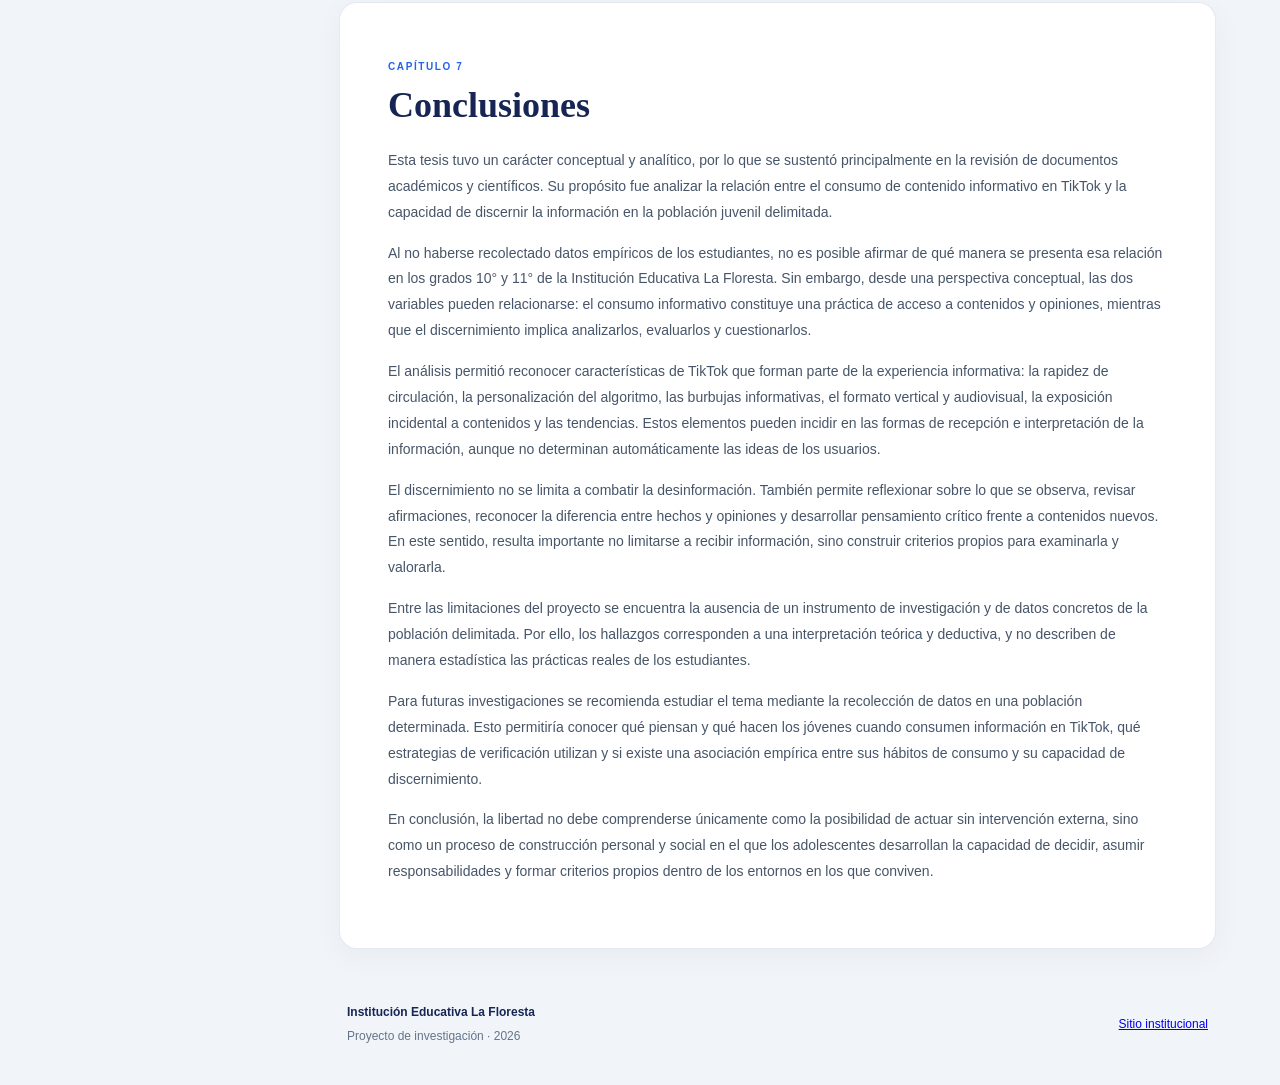
==== commit 796efaa0: "Update index.html" ====
--- a/index.html
+++ b/index.html
@@ -6,7 +6,7 @@
 <meta content="width=device-width, initial-scale=1.0" name="viewport"/>
 <meta content="Investigación sobre el consumo de contenido informativo en TikTok y la capacidad de discernimiento de estudiantes de 10° y 11° de la Institución Educativa La Floresta de Mosquera." name="description"/>
 <title>Discernimiento frente al contenido informativo en TikTok | Proyecto de investigación</title>
-<link href="css/styles.css" rel="stylesheet"/>
+<link href="css/tesis.css" rel="stylesheet"/>
 </head>
 <body>
 <button aria-expanded="false" aria-label="Abrir menú" class="menu-toggle" id="menuToggle">☰</button>
--- a/css/tesis.css
+++ b/css/tesis.css
@@ -0,0 +1,619 @@
+@import url('https://fonts.googleapis.com/css2?family=DM+Sans:wght@400;500;600;700;800&family=Playfair+Display:wght@600;700;800&display=swap');
+
+:root {
+    --navy: #172554;
+    --blue: #2563eb;
+    --blue-dark: #1d4ed8;
+    --ink: #243047;
+    --muted: #64748b;
+    --paper: #ffffff;
+    --background: #f1f5f9;
+    --line: #e2e8f0;
+    --soft-blue: #eff6ff;
+    --sidebar-width: 275px;
+}
+
+* {
+    margin: 0;
+    padding: 0;
+    box-sizing: border-box;
+}
+
+html {
+    scroll-behavior: smooth;
+    scroll-padding-top: 28px;
+}
+
+body {
+    min-height: 100vh;
+    background: var(--background);
+    color: var(--ink);
+    font-family: 'DM Sans', Arial, sans-serif;
+    line-height: 1.75;
+}
+
+/* Barra lateral */
+.sidebar {
+    position: fixed;
+    inset: 0 auto 0 0;
+    z-index: 1000;
+    display: flex;
+    flex-direction: column;
+    width: var(--sidebar-width);
+    height: 100vh;
+    padding: 30px 20px 22px;
+    overflow-y: auto;
+    color: #eaf1ff;
+    background: linear-gradient(165deg, #172554 0%, #1e3a8a 100%);
+    box-shadow: 8px 0 28px rgba(15, 23, 42, .10);
+}
+
+.brand {
+    display: flex;
+    align-items: center;
+    gap: 13px;
+    padding: 0 8px 28px;
+    border-bottom: 1px solid rgba(255,255,255,.16);
+}
+
+.brand-mark {
+    display: grid;
+    flex: 0 0 48px;
+    width: 48px;
+    height: 48px;
+    place-items: center;
+    border: 1px solid rgba(255,255,255,.35);
+    border-radius: 14px;
+    color: #fff;
+    background: rgba(255,255,255,.12);
+    font-weight: 800;
+    letter-spacing: .08em;
+}
+
+.brand h2 {
+    color: #fff;
+    font-size: 15px;
+    line-height: 1.3;
+}
+
+.brand p {
+    margin-top: 4px;
+    color: #bfdbfe;
+    font-size: 11px;
+    line-height: 1.4;
+}
+
+.menu {
+    display: flex;
+    flex-direction: column;
+    gap: 5px;
+    padding-top: 25px;
+}
+
+.menu-label {
+    padding: 0 12px 9px;
+    color: #93c5fd;
+    font-size: 10px;
+    font-weight: 800;
+    letter-spacing: .16em;
+}
+
+.nav-btn {
+    display: block;
+    padding: 10px 13px;
+    border: 1px solid transparent;
+    border-radius: 9px;
+    color: #dbeafe;
+    font-size: 13px;
+    font-weight: 500;
+    text-decoration: none;
+    transition: background .2s ease, color .2s ease, transform .2s ease;
+}
+
+.nav-btn:hover {
+    color: #fff;
+    background: rgba(255,255,255,.10);
+    transform: translateX(3px);
+}
+
+.nav-btn.active {
+    color: var(--navy);
+    background: #fff;
+    font-weight: 700;
+    box-shadow: 0 5px 14px rgba(0,0,0,.12);
+}
+
+.sidebar-bottom {
+    display: flex;
+    justify-content: space-between;
+    align-items: center;
+    gap: 8px;
+    margin-top: auto;
+    padding: 22px 9px 0;
+    border-top: 1px solid rgba(255,255,255,.16);
+    color: #bfdbfe;
+    font-size: 11px;
+}
+
+.sidebar-bottom strong {
+    color: #fff;
+    font-size: 13px;
+}
+
+/* Contenido principal */
+.main-content {
+    width: min(100% - var(--sidebar-width), 1180px);
+    margin-left: var(--sidebar-width);
+    padding: 42px clamp(22px, 5vw, 68px) 28px;
+}
+
+.content-card {
+    position: relative;
+    margin: 0 auto 28px;
+    padding: clamp(25px, 4vw, 48px);
+    border: 1px solid rgba(226,232,240,.9);
+    border-radius: 18px;
+    background: var(--paper);
+    box-shadow: 0 8px 30px rgba(15,23,42,.045);
+    scroll-margin-top: 28px;
+}
+
+.content-card h2 {
+    margin: 4px 0 20px;
+    color: var(--navy);
+    font-family: 'Playfair Display', Georgia, serif;
+    font-size: clamp(27px, 3vw, 36px);
+    line-height: 1.25;
+}
+
+.content-card h3 {
+    margin: 27px 0 10px;
+    color: #1e40af;
+    font-size: 18px;
+    line-height: 1.4;
+}
+
+.content-card h4 {
+    color: var(--navy);
+    font-size: 15px;
+    line-height: 1.4;
+}
+
+.content-card p {
+    margin: 0 0 15px;
+    color: #475569;
+    font-size: 14px;
+    line-height: 1.85;
+}
+
+.content-card ul,
+.content-card ol {
+    padding-left: 23px;
+    color: #475569;
+    font-size: 14px;
+}
+
+.content-card li {
+    margin-bottom: 10px;
+    padding-left: 4px;
+}
+
+.content-card a {
+    color: var(--blue-dark);
+    font-weight: 600;
+    text-decoration-thickness: 1px;
+    text-underline-offset: 3px;
+}
+
+.content-card a:hover {
+    color: #1e3a8a;
+}
+
+.section-kicker {
+    display: inline-block;
+    color: var(--blue);
+    font-size: 10px;
+    font-weight: 800;
+    letter-spacing: .16em;
+}
+
+/* Portada */
+.cover-card {
+    display: flex;
+    min-height: 610px;
+    flex-direction: column;
+    justify-content: space-between;
+    overflow: hidden;
+    padding: 0;
+    border: 0;
+    color: #fff;
+    background:
+        radial-gradient(circle at 90% 15%, rgba(96,165,250,.25), transparent 28%),
+        linear-gradient(135deg, #172554 0%, #1e40af 58%, #2563eb 100%);
+    box-shadow: 0 18px 45px rgba(30,64,175,.18);
+}
+
+.cover-topline,
+.cover-bottom {
+    padding: 23px 36px;
+    color: #bfdbfe;
+    font-size: 10px;
+    font-weight: 800;
+    letter-spacing: .17em;
+}
+
+.cover-topline {
+    border-bottom: 1px solid rgba(255,255,255,.16);
+}
+
+.cover-bottom {
+    border-top: 1px solid rgba(255,255,255,.16);
+    text-align: right;
+}
+
+.cover-content {
+    max-width: 760px;
+    padding: 45px clamp(28px, 5vw, 58px);
+}
+
+.badge {
+    display: inline-block;
+    margin-bottom: 22px;
+    padding: 7px 13px;
+    border: 1px solid rgba(191,219,254,.45);
+    border-radius: 30px;
+    color: #dbeafe;
+    background: rgba(255,255,255,.10);
+    font-size: 10px;
+    font-weight: 800;
+    letter-spacing: .13em;
+}
+
+.cover-content .eyebrow {
+    margin-bottom: 13px;
+    color: #93c5fd;
+    font-size: 11px;
+    font-weight: 800;
+    letter-spacing: .2em;
+}
+
+.cover-content h1 {
+    max-width: 730px;
+    margin-bottom: 18px;
+    color: #fff;
+    font-family: 'Playfair Display', Georgia, serif;
+    font-size: clamp(31px, 4.3vw, 52px);
+    line-height: 1.15;
+}
+
+.cover-subtitle {
+    max-width: 650px;
+    color: #dbeafe !important;
+    font-size: 16px !important;
+}
+
+.cover-rule {
+    width: 70px;
+    height: 4px;
+    margin: 27px 0;
+    border-radius: 5px;
+    background: #93c5fd;
+}
+
+.cover-meta {
+    display: grid;
+    grid-template-columns: repeat(2, minmax(0, 1fr));
+    gap: 17px 30px;
+    max-width: 650px;
+}
+
+.cover-meta div {
+    display: flex;
+    flex-direction: column;
+    gap: 3px;
+}
+
+.cover-meta span {
+    color: #93c5fd;
+    font-size: 10px;
+    font-weight: 700;
+    letter-spacing: .1em;
+    text-transform: uppercase;
+}
+
+.cover-meta strong {
+    color: #fff;
+    font-size: 13px;
+}
+
+/* Elementos de contenido */
+.keywords {
+    display: flex;
+    flex-wrap: wrap;
+    align-items: center;
+    gap: 9px;
+    margin-top: 25px;
+    padding: 17px;
+    border-radius: 12px;
+    background: var(--soft-blue);
+}
+
+.keywords strong {
+    width: 100%;
+    color: var(--navy);
+    font-size: 12px;
+}
+
+.keywords span {
+    padding: 5px 10px;
+    border: 1px solid #dbeafe;
+    border-radius: 20px;
+    color: #1d4ed8;
+    background: #fff;
+    font-size: 11px;
+    font-weight: 600;
+}
+
+.toc-list {
+    display: grid;
+    grid-template-columns: repeat(2, minmax(0, 1fr));
+    gap: 8px 28px;
+    margin-top: 20px;
+}
+
+.toc-list li {
+    padding: 9px 12px;
+    border-radius: 8px;
+    background: #f8fafc;
+}
+
+.toc-list a {
+    font-size: 13px;
+    text-decoration: none;
+}
+
+blockquote {
+    margin: 15px 0 22px;
+    padding: 18px 22px;
+    border-left: 4px solid var(--blue);
+    border-radius: 0 10px 10px 0;
+    color: #1e3a8a;
+    background: var(--soft-blue);
+    font-size: 15px;
+    font-weight: 600;
+}
+
+.reference-item {
+    margin: 15px 0;
+    padding: 19px 21px;
+    border: 1px solid var(--line);
+    border-radius: 12px;
+    background: #fbfdff;
+}
+
+.reference-item h3 {
+    margin: 0 0 7px;
+}
+
+.reference-item p:last-of-type {
+    margin-bottom: 8px;
+}
+
+.source-list li {
+    margin-bottom: 13px;
+}
+
+.note {
+    margin-top: 20px !important;
+    padding: 15px 18px;
+    border-left: 3px solid #60a5fa;
+    border-radius: 0 9px 9px 0;
+    background: #eff6ff;
+    font-size: 13px !important;
+}
+
+.concept-grid,
+.dimension-grid {
+    display: grid;
+    grid-template-columns: repeat(2, minmax(0, 1fr));
+    gap: 14px;
+    margin: 17px 0 25px;
+}
+
+.concept-box,
+.dimension-grid article {
+    padding: 20px;
+    border: 1px solid var(--line);
+    border-radius: 12px;
+    background: #fbfdff;
+    transition: transform .2s ease, box-shadow .2s ease;
+}
+
+.concept-box:hover,
+.dimension-grid article:hover {
+    transform: translateY(-3px);
+    box-shadow: 0 9px 22px rgba(15,23,42,.07);
+}
+
+.concept-box > span {
+    display: inline-grid;
+    width: 31px;
+    height: 31px;
+    margin-bottom: 12px;
+    place-items: center;
+    border-radius: 9px;
+    color: #1d4ed8;
+    background: #dbeafe;
+    font-size: 11px;
+    font-weight: 800;
+}
+
+.concept-box h3 {
+    margin: 0 0 7px;
+    font-size: 16px;
+}
+
+.concept-box p,
+.dimension-grid article p {
+    margin: 0;
+    font-size: 13px;
+}
+
+.dimension-grid article h4 {
+    margin-bottom: 8px;
+    color: #1d4ed8;
+    font-size: 22px;
+}
+
+.site-footer {
+    display: flex;
+    justify-content: space-between;
+    align-items: center;
+    gap: 20px;
+    padding: 25px 8px 10px;
+    color: var(--muted);
+    font-size: 12px;
+}
+
+.site-footer strong {
+    color: var(--navy);
+}
+
+.site-footer p {
+    margin-top: 3px;
+}
+
+/* Botones flotantes y navegación móvil */
+.menu-toggle {
+    display: none;
+    position: fixed;
+    top: 15px;
+    left: 15px;
+    z-index: 1100;
+    width: 45px;
+    height: 45px;
+    border: 0;
+    border-radius: 12px;
+    color: #fff;
+    background: var(--navy);
+    box-shadow: 0 5px 18px rgba(15,23,42,.2);
+    font-size: 22px;
+    cursor: pointer;
+}
+
+.back-to-top {
+    position: fixed;
+    right: 25px;
+    bottom: 25px;
+    z-index: 900;
+    display: grid;
+    width: 46px;
+    height: 46px;
+    place-items: center;
+    border: 0;
+    border-radius: 14px;
+    color: #fff;
+    background: var(--blue);
+    box-shadow: 0 7px 20px rgba(37,99,235,.25);
+    font-size: 23px;
+    cursor: pointer;
+    opacity: 0;
+    pointer-events: none;
+    transform: translateY(10px);
+    transition: opacity .2s ease, transform .2s ease, background .2s ease;
+}
+
+.back-to-top.visible {
+    opacity: 1;
+    pointer-events: auto;
+    transform: translateY(0);
+}
+
+.back-to-top:hover {
+    background: var(--blue-dark);
+}
+
+/* Adaptación a pantallas pequeñas */
+@media (max-width: 900px) {
+    :root {
+        --sidebar-width: 250px;
+    }
+
+    .main-content {
+        padding: 30px 22px;
+    }
+
+    .cover-card {
+        min-height: 560px;
+    }
+}
+
+@media (max-width: 700px) {
+    .menu-toggle {
+        display: grid;
+        place-items: center;
+    }
+
+    .sidebar {
+        width: min(290px, 86vw);
+        padding-top: 78px;
+        transform: translateX(-105%);
+        transition: transform .25s ease;
+    }
+
+    .sidebar.open {
+        transform: translateX(0);
+    }
+
+    .main-content {
+        width: 100%;
+        margin-left: 0;
+        padding: 78px 15px 20px;
+    }
+
+    .content-card {
+        margin-bottom: 17px;
+        padding: 25px 20px;
+        border-radius: 14px;
+    }
+
+    .cover-card {
+        min-height: 590px;
+    }
+
+    .cover-topline,
+    .cover-bottom {
+        padding: 18px 22px;
+        font-size: 9px;
+    }
+
+    .cover-content {
+        padding: 35px 23px;
+    }
+
+    .cover-content h1 {
+        font-size: clamp(29px, 9vw, 40px);
+    }
+
+    .cover-meta,
+    .concept-grid,
+    .dimension-grid,
+    .toc-list {
+        grid-template-columns: 1fr;
+    }
+
+    .site-footer {
+        align-items: flex-start;
+        flex-direction: column;
+        padding: 20px 5px;
+    }
+}
+
+@media (prefers-reduced-motion: reduce) {
+    *,
+    *::before,
+    *::after {
+        scroll-behavior: auto !important;
+        transition-duration: .01ms !important;
+        animation-duration: .01ms !important;
+    } 
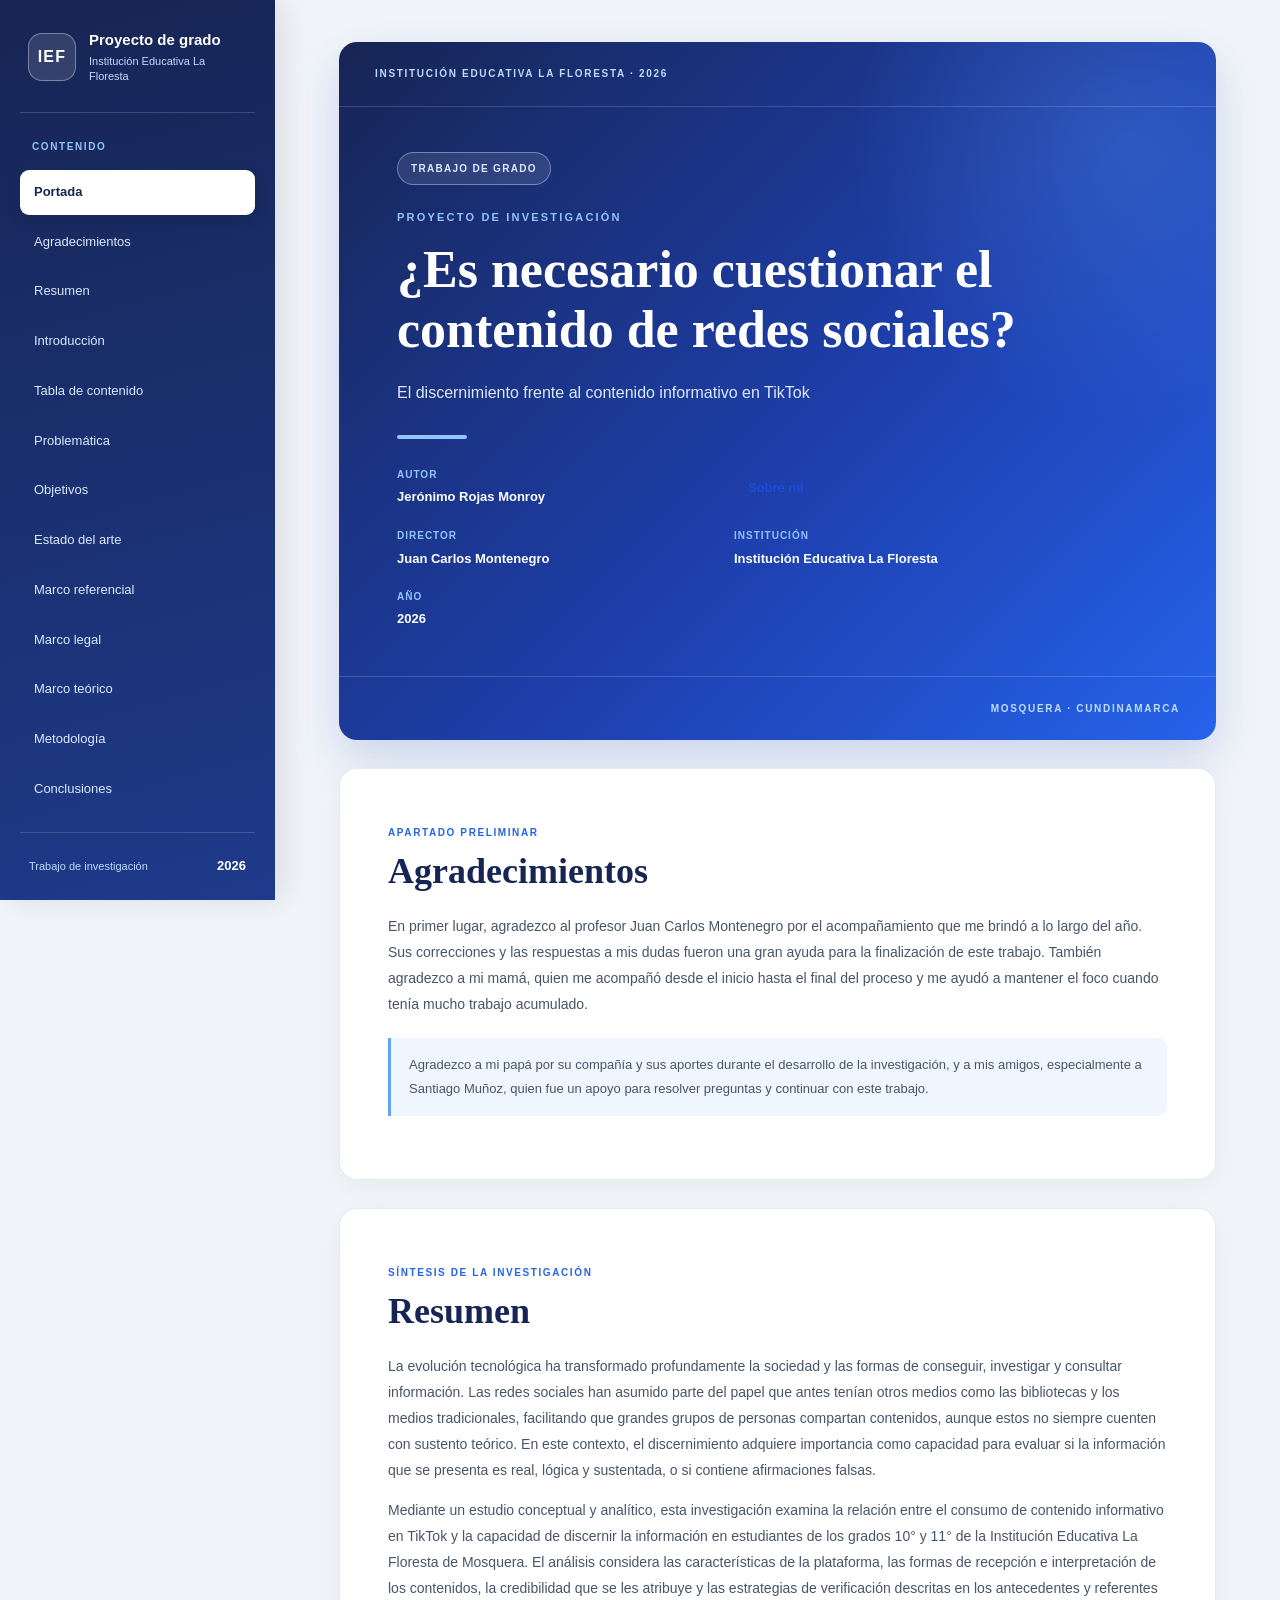
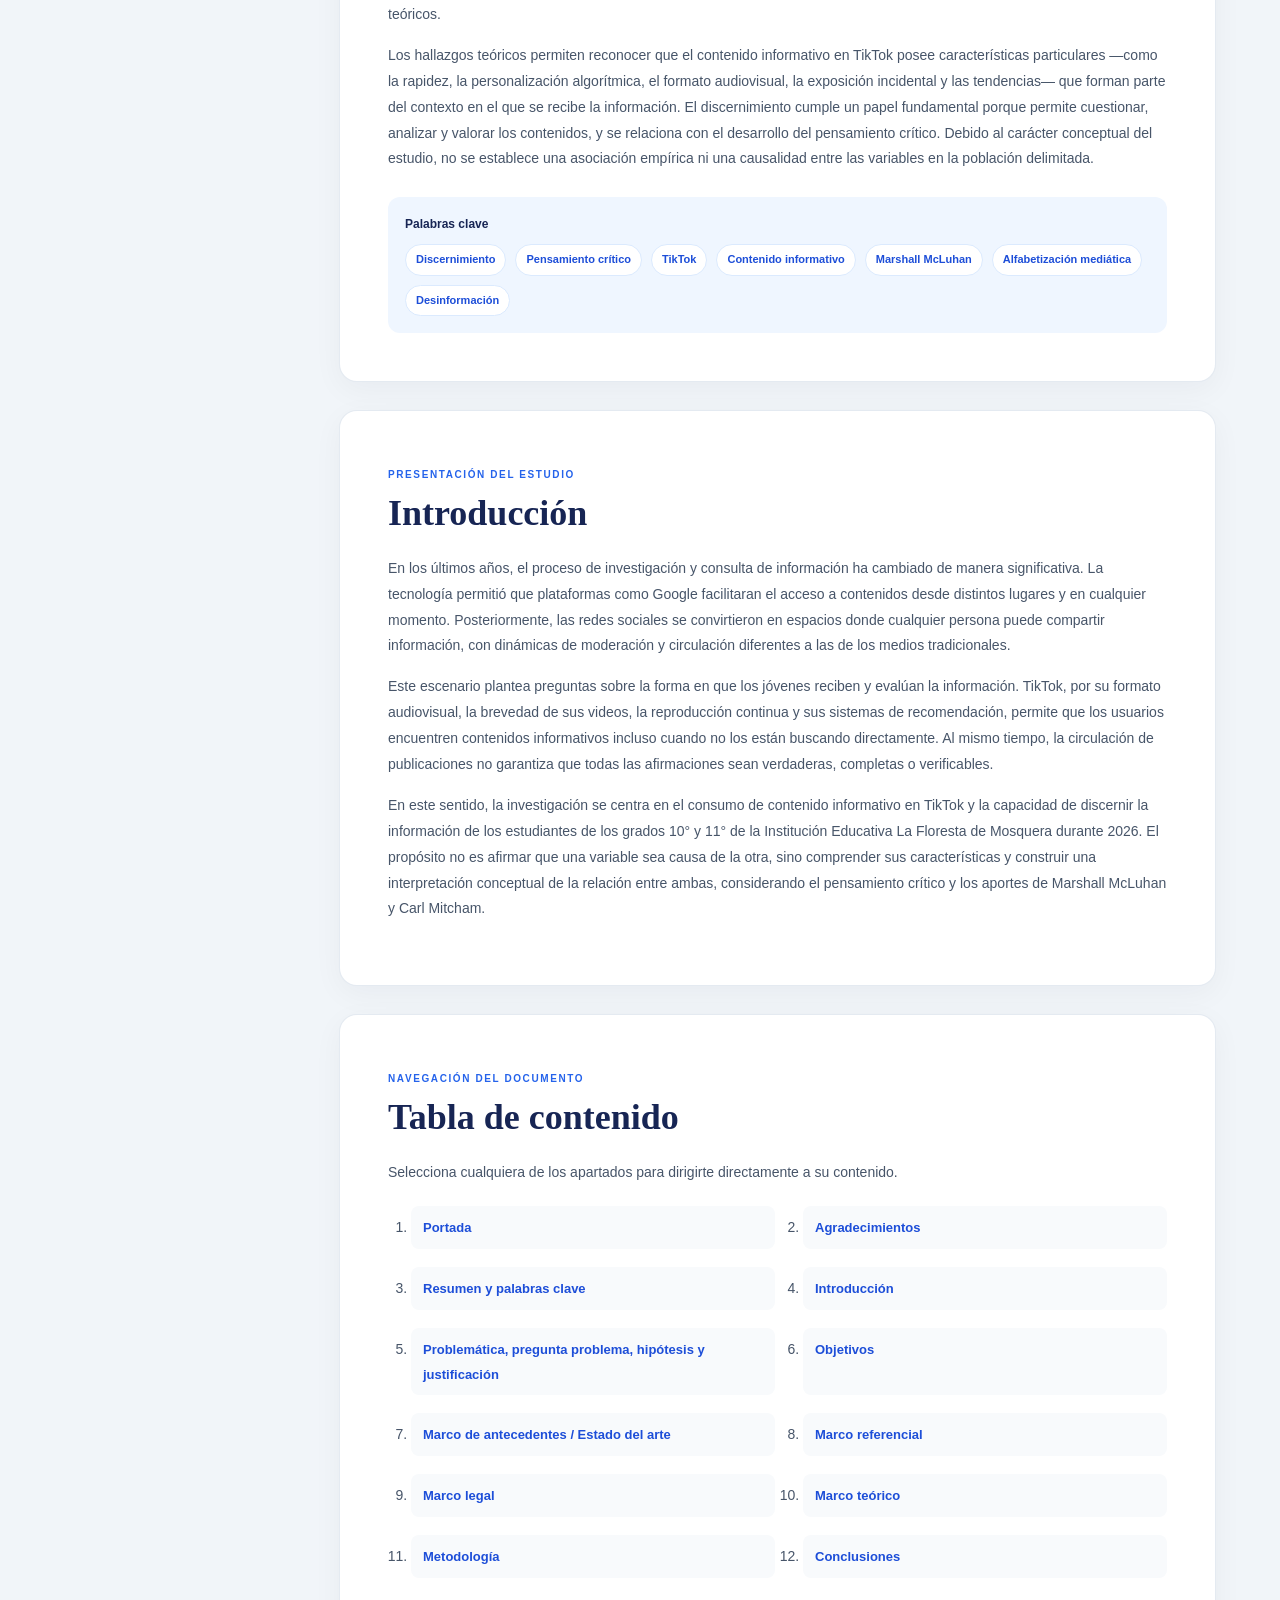
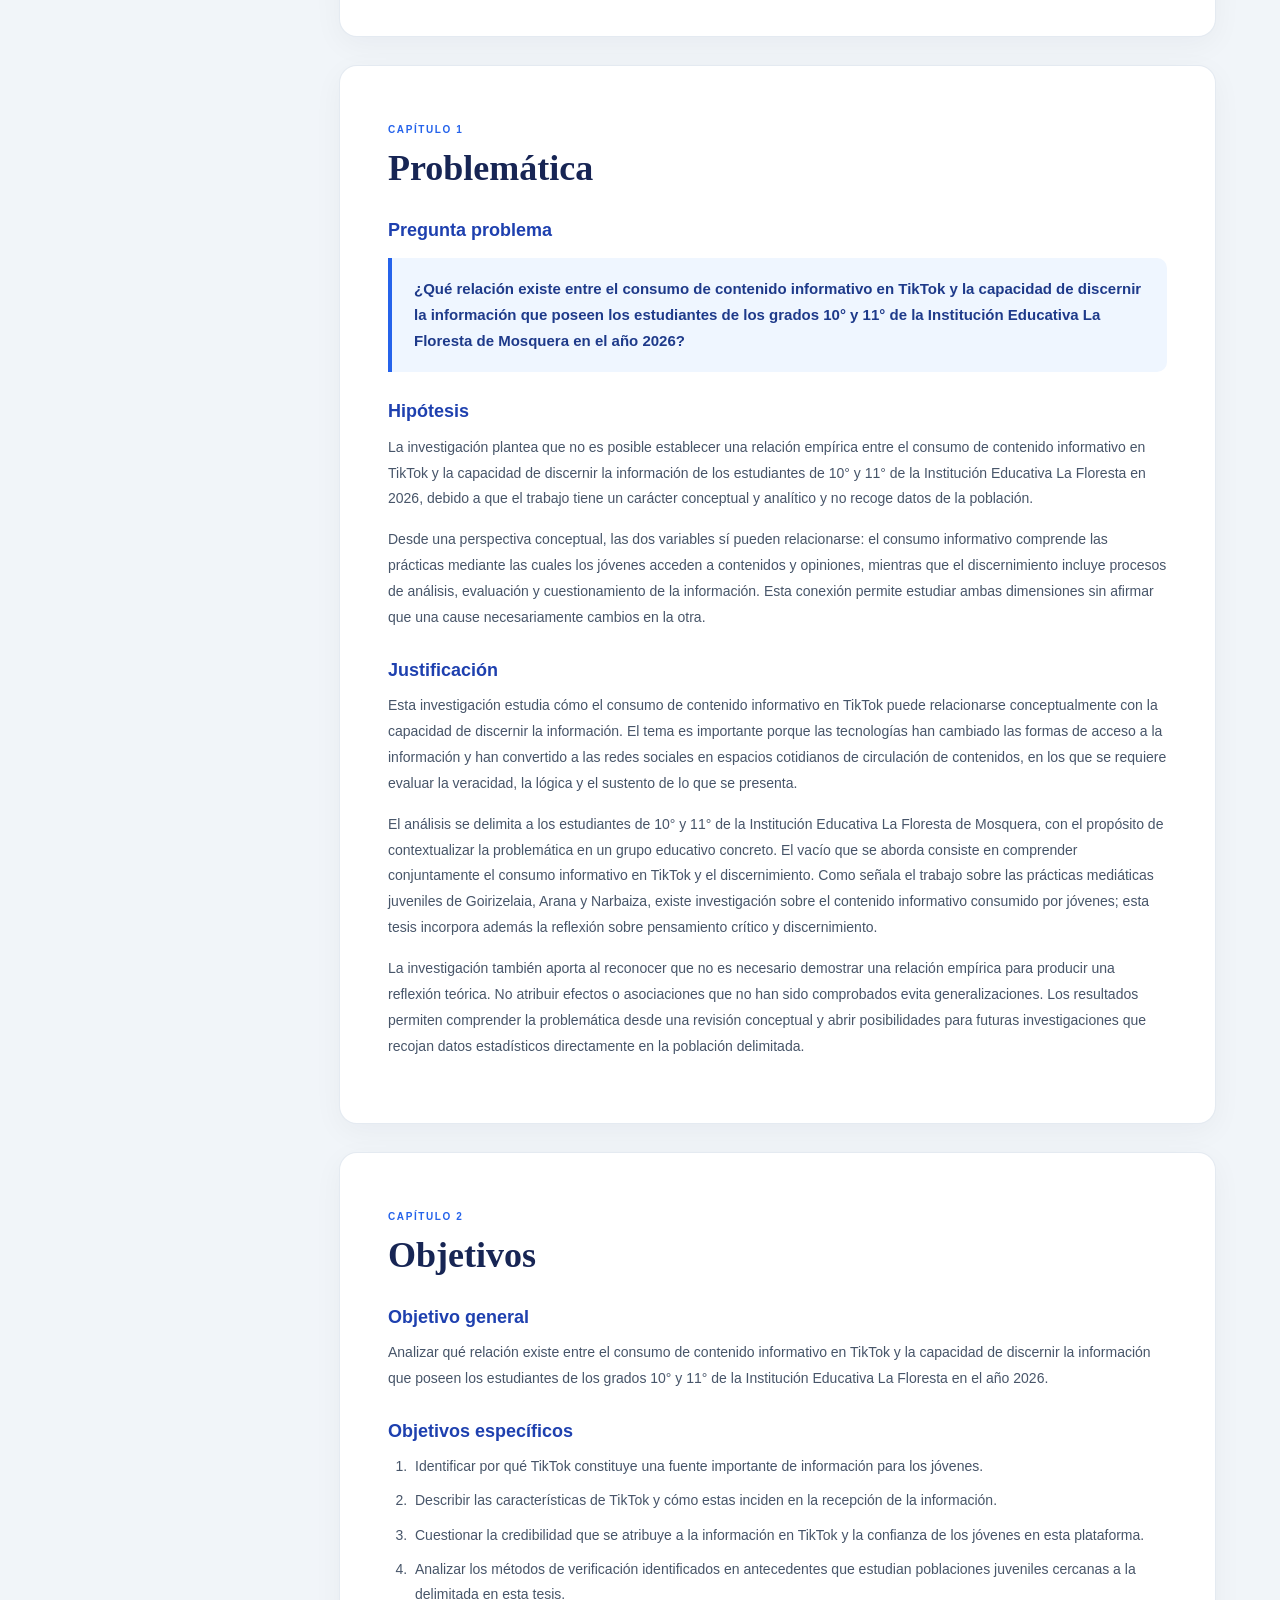
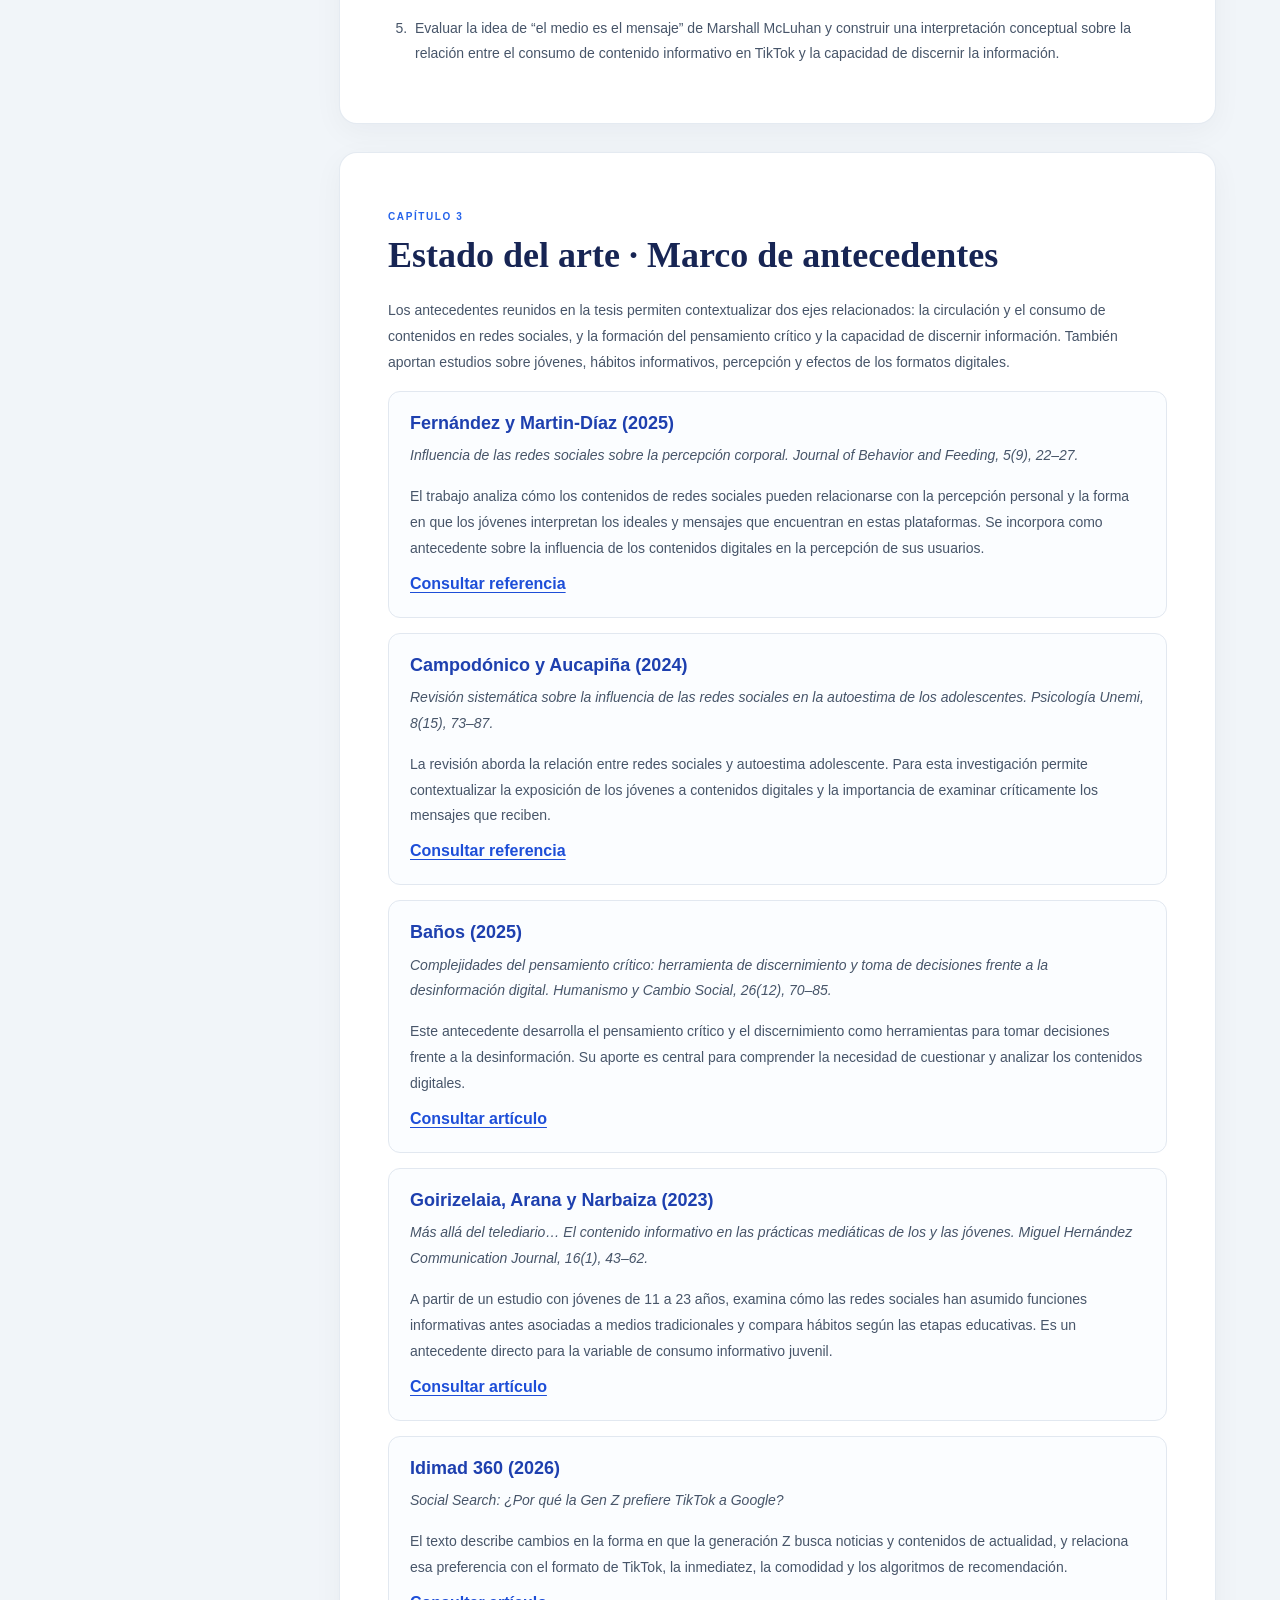
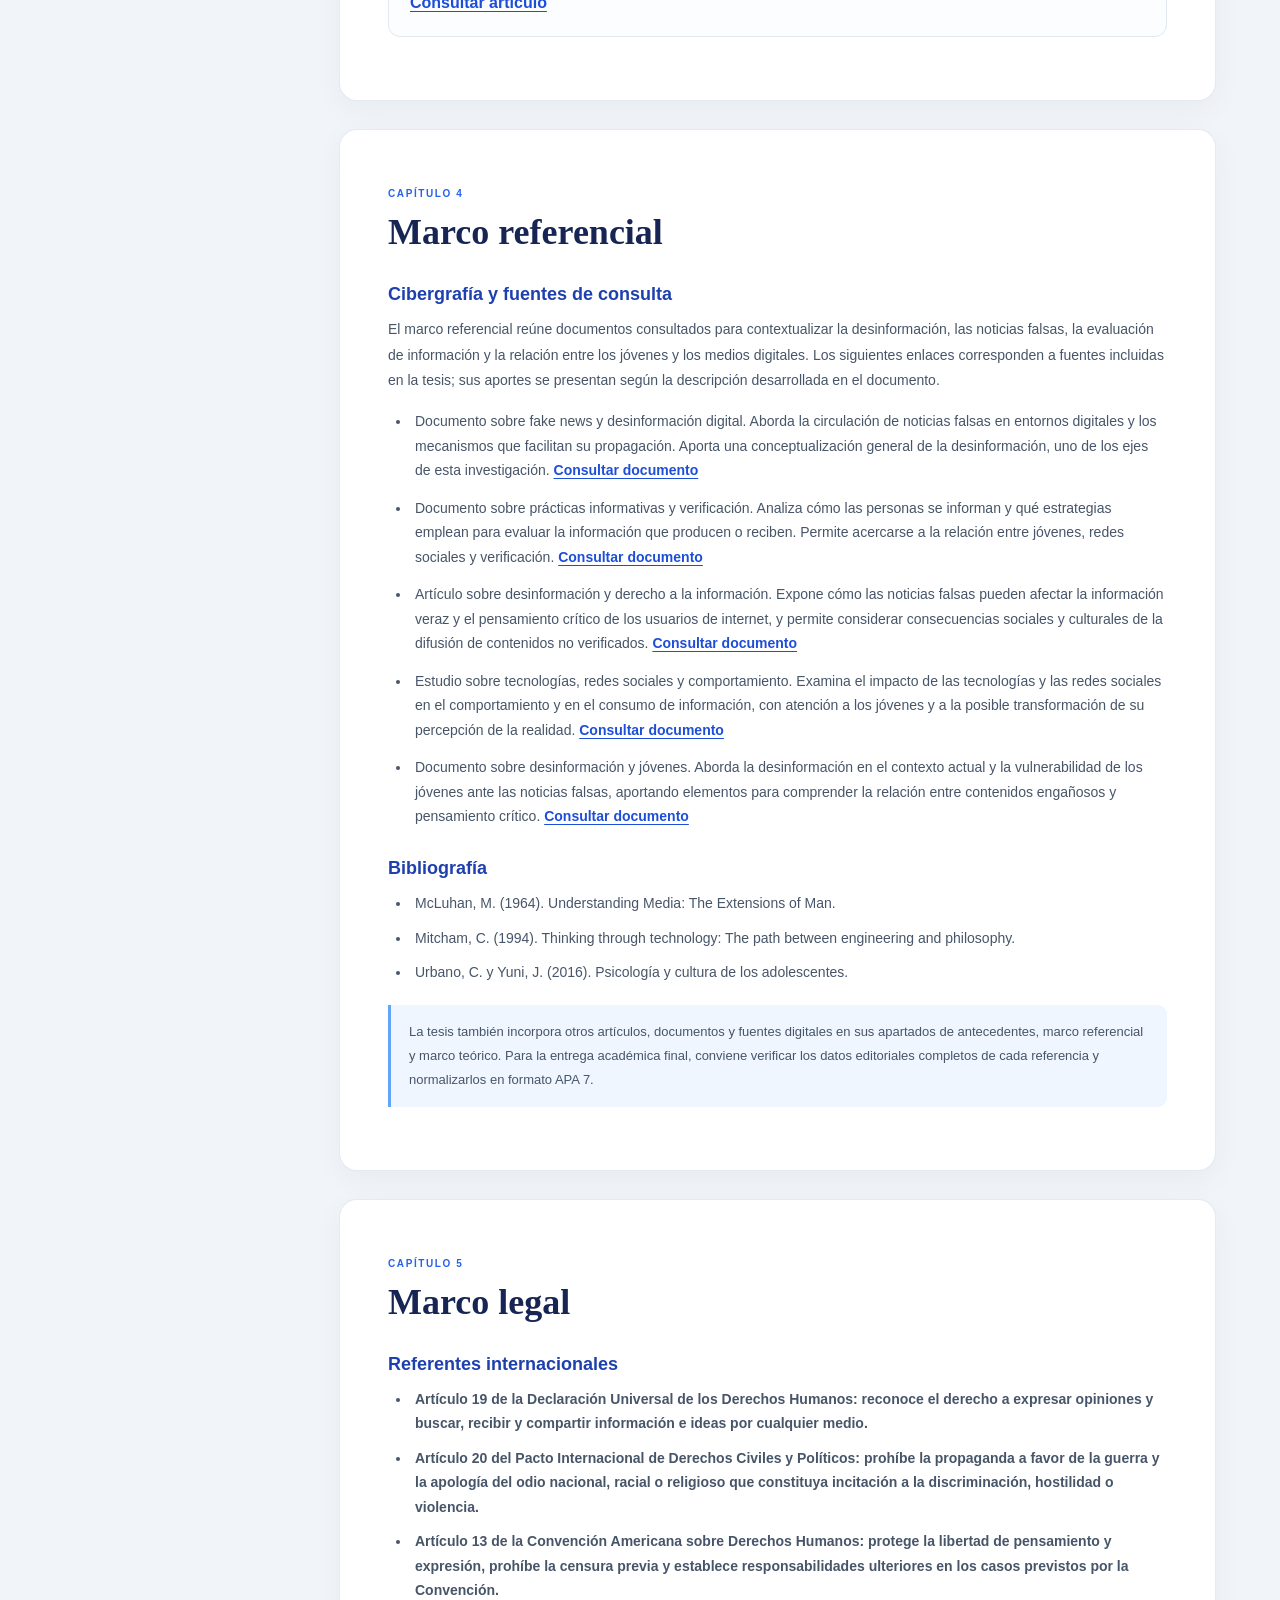
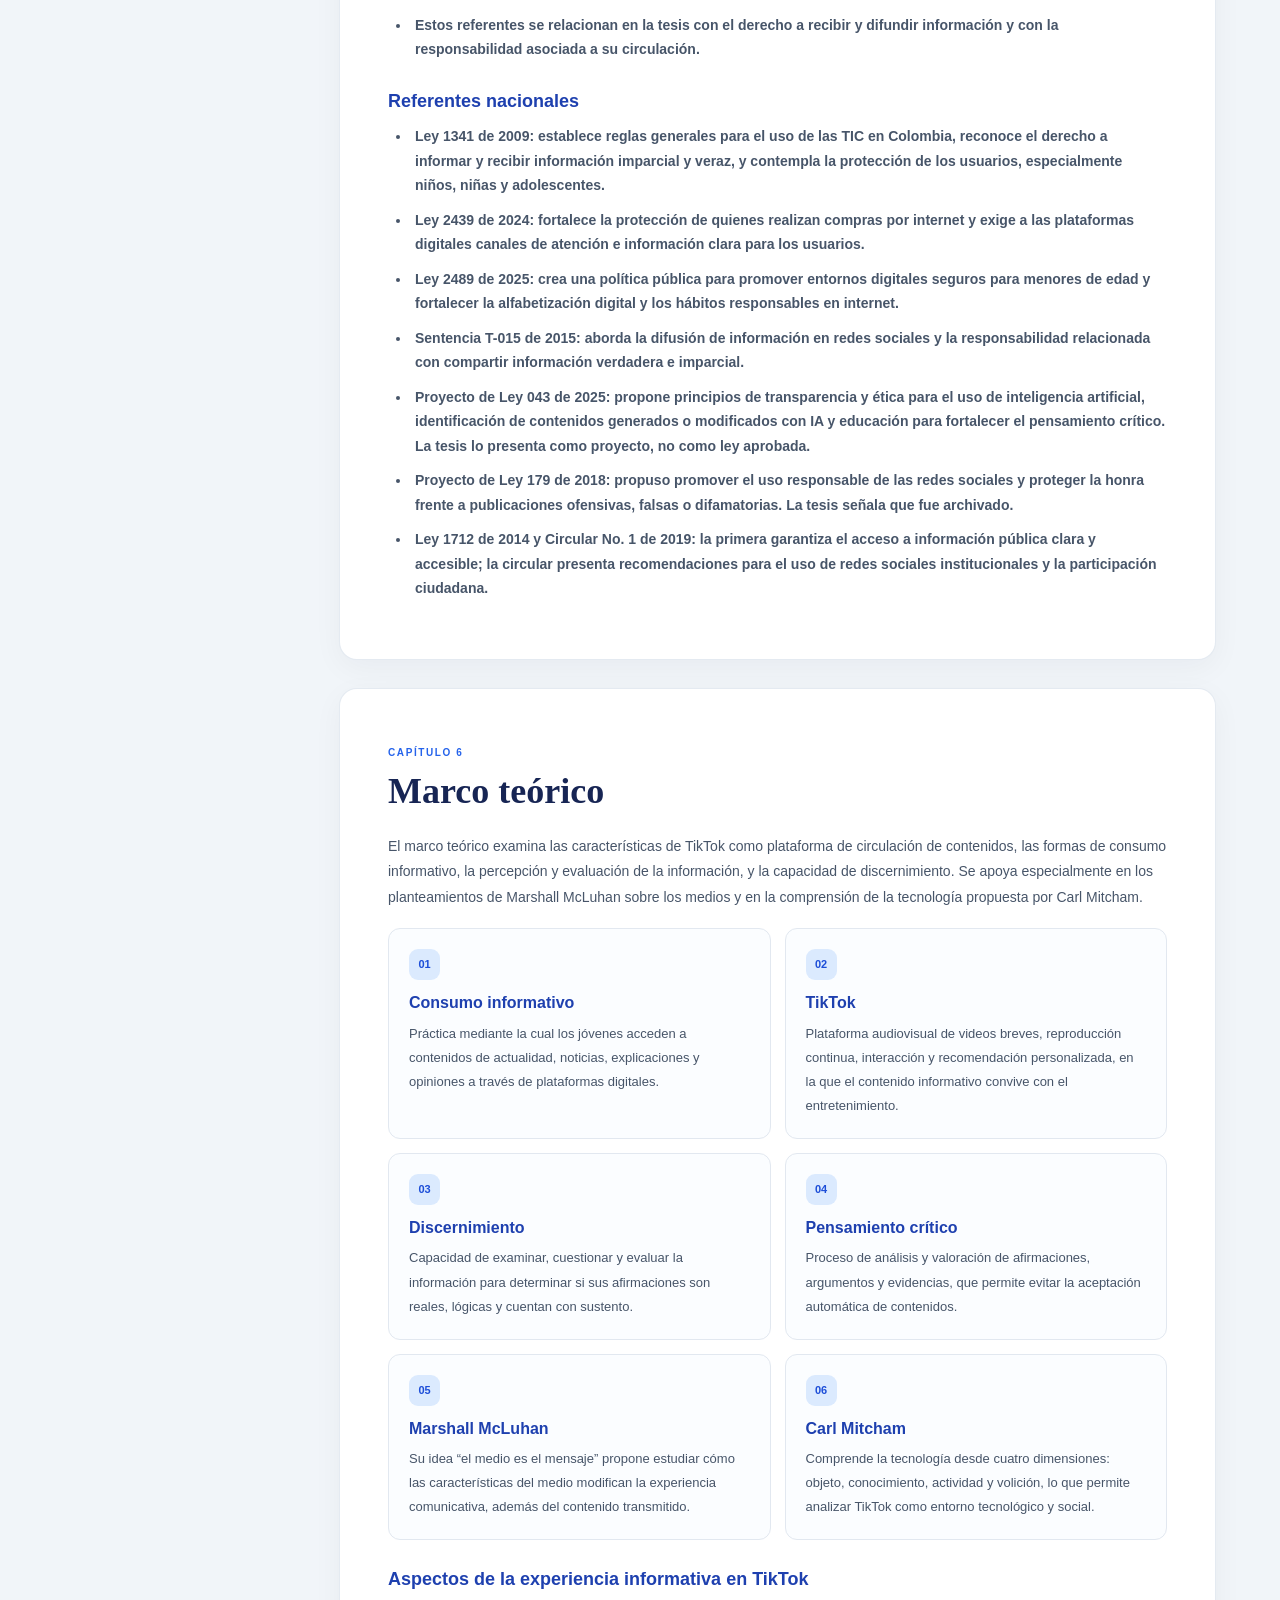
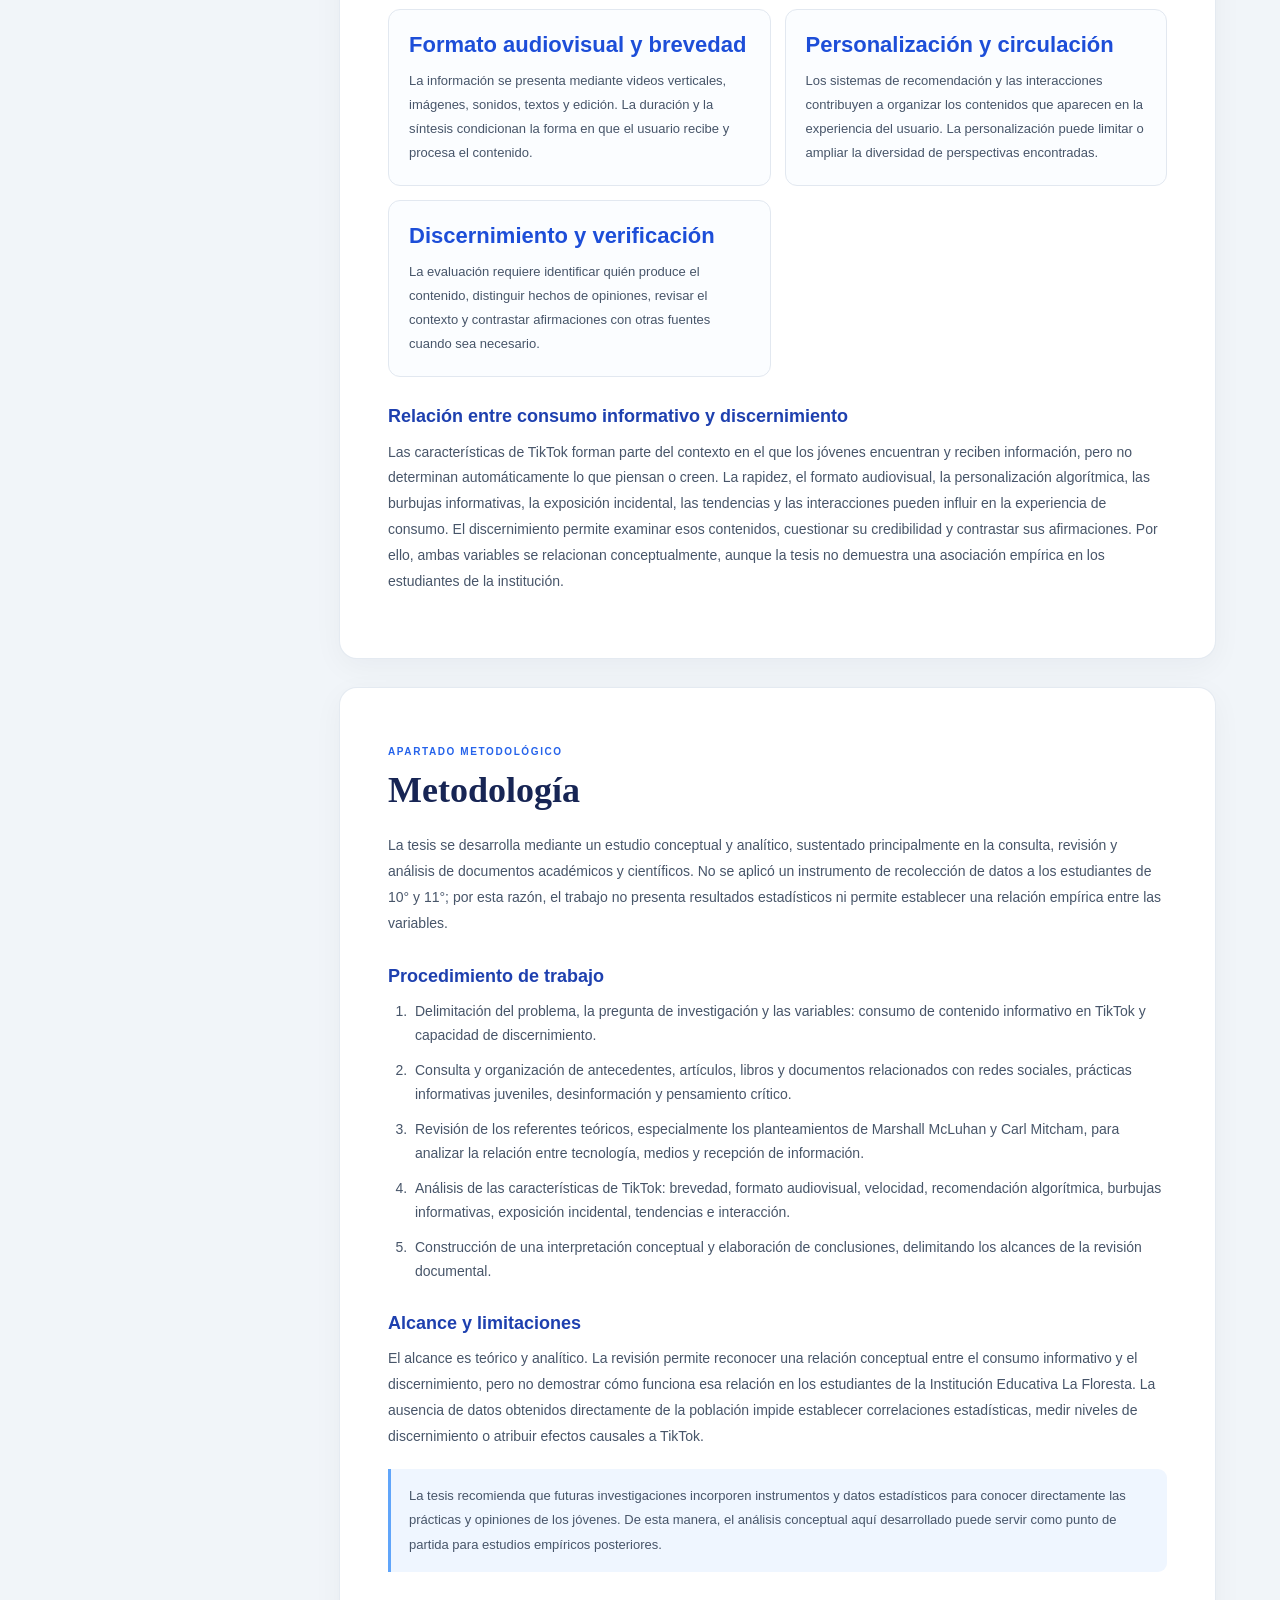
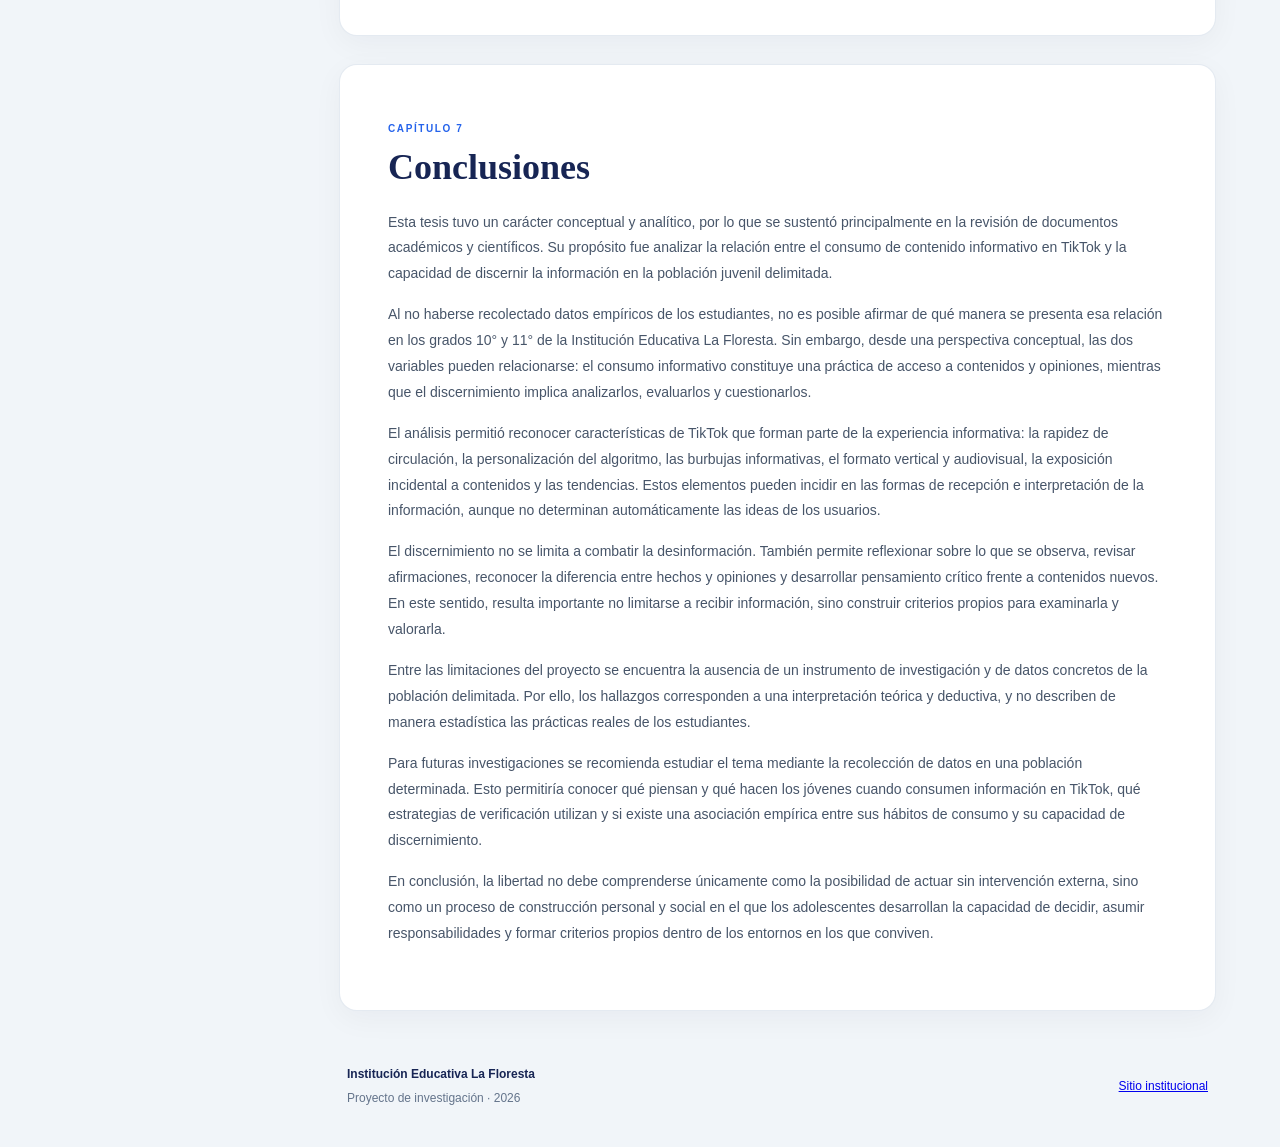
==== commit 38af3821: "Update index.html" ====
--- a/index.html
+++ b/index.html
@@ -50,6 +50,7 @@
 <div class="cover-rule"></div>
 <div class="cover-meta">
 <div><span>Autor</span><strong>Jerónimo Rojas Monroy</strong></div>
+<a class="nav-btn" href="Curriculum-vitae.html">Sobre mi</a>
 <div><span>Director</span><strong>Juan Carlos Montenegro</strong></div>
 <div><span>Institución</span><strong>Institución Educativa La Floresta</strong></div>
 <div><span>Año</span><strong>2026</strong></div>
